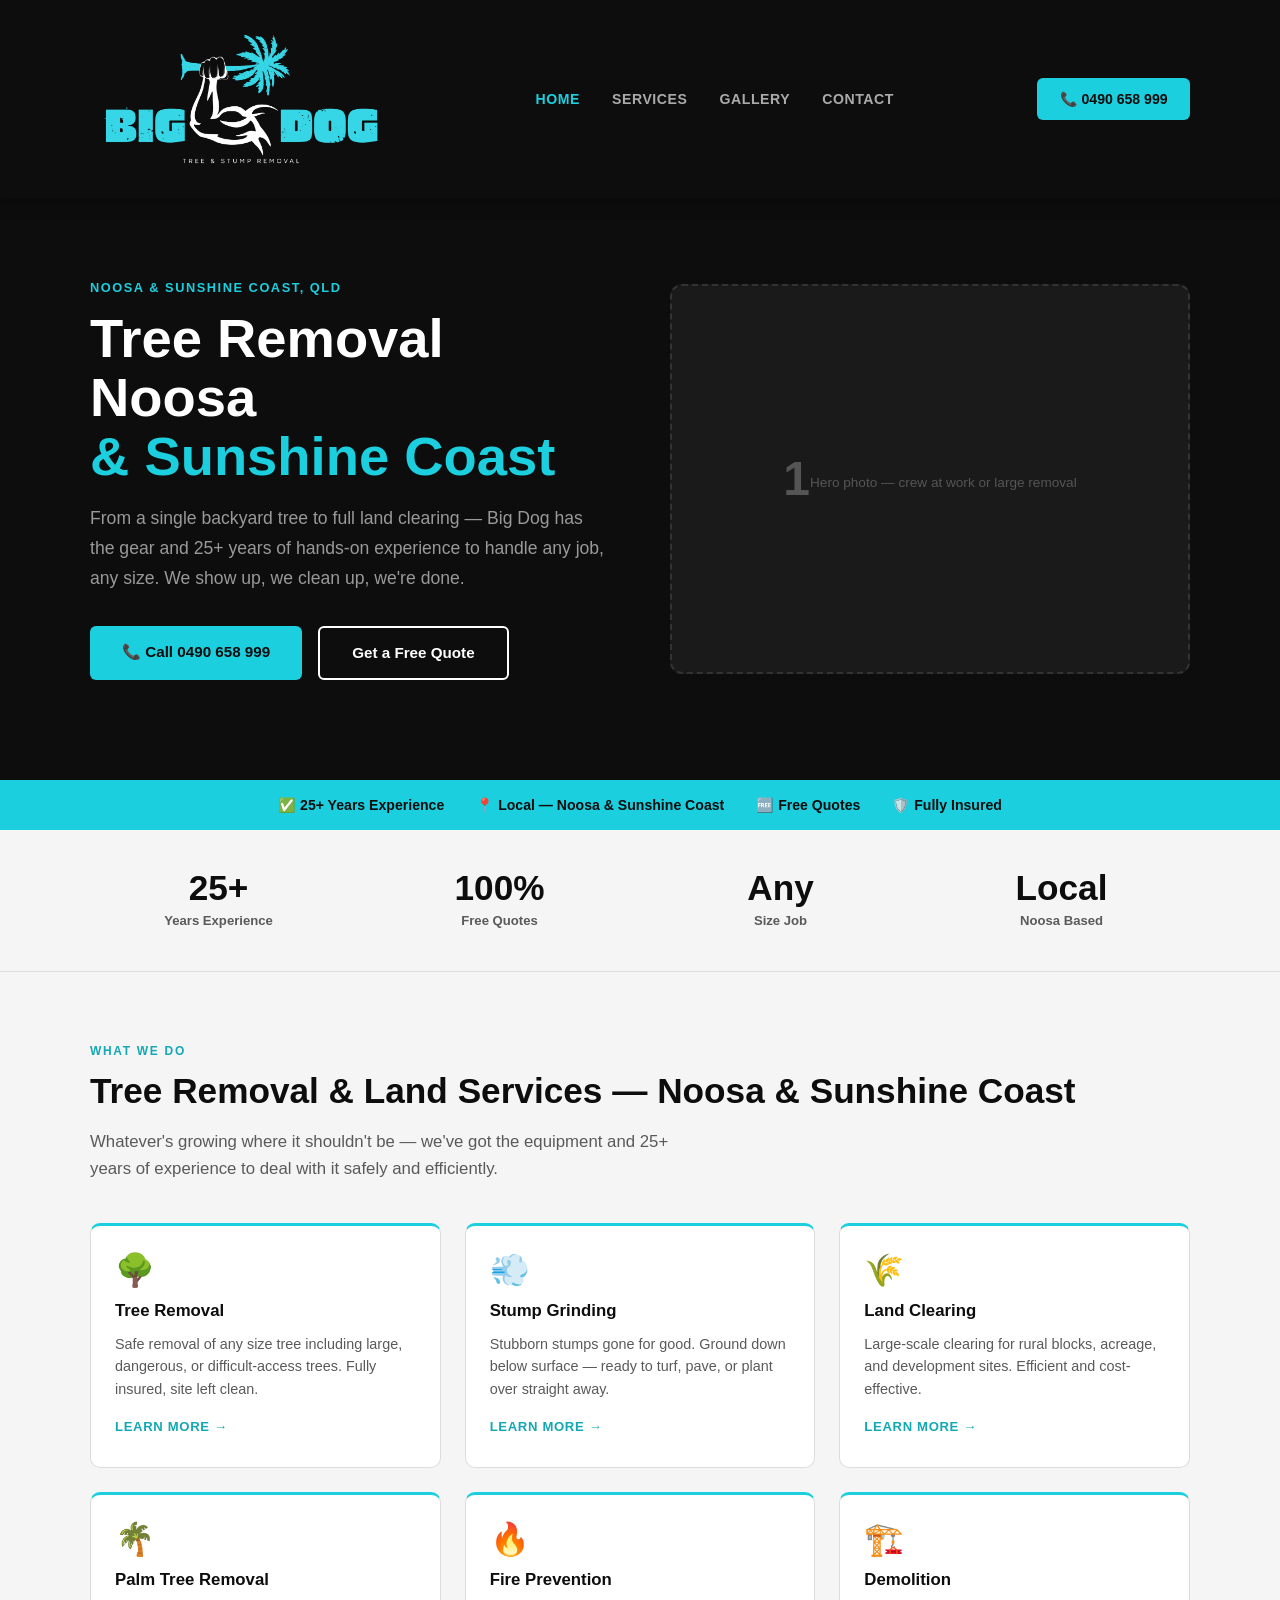
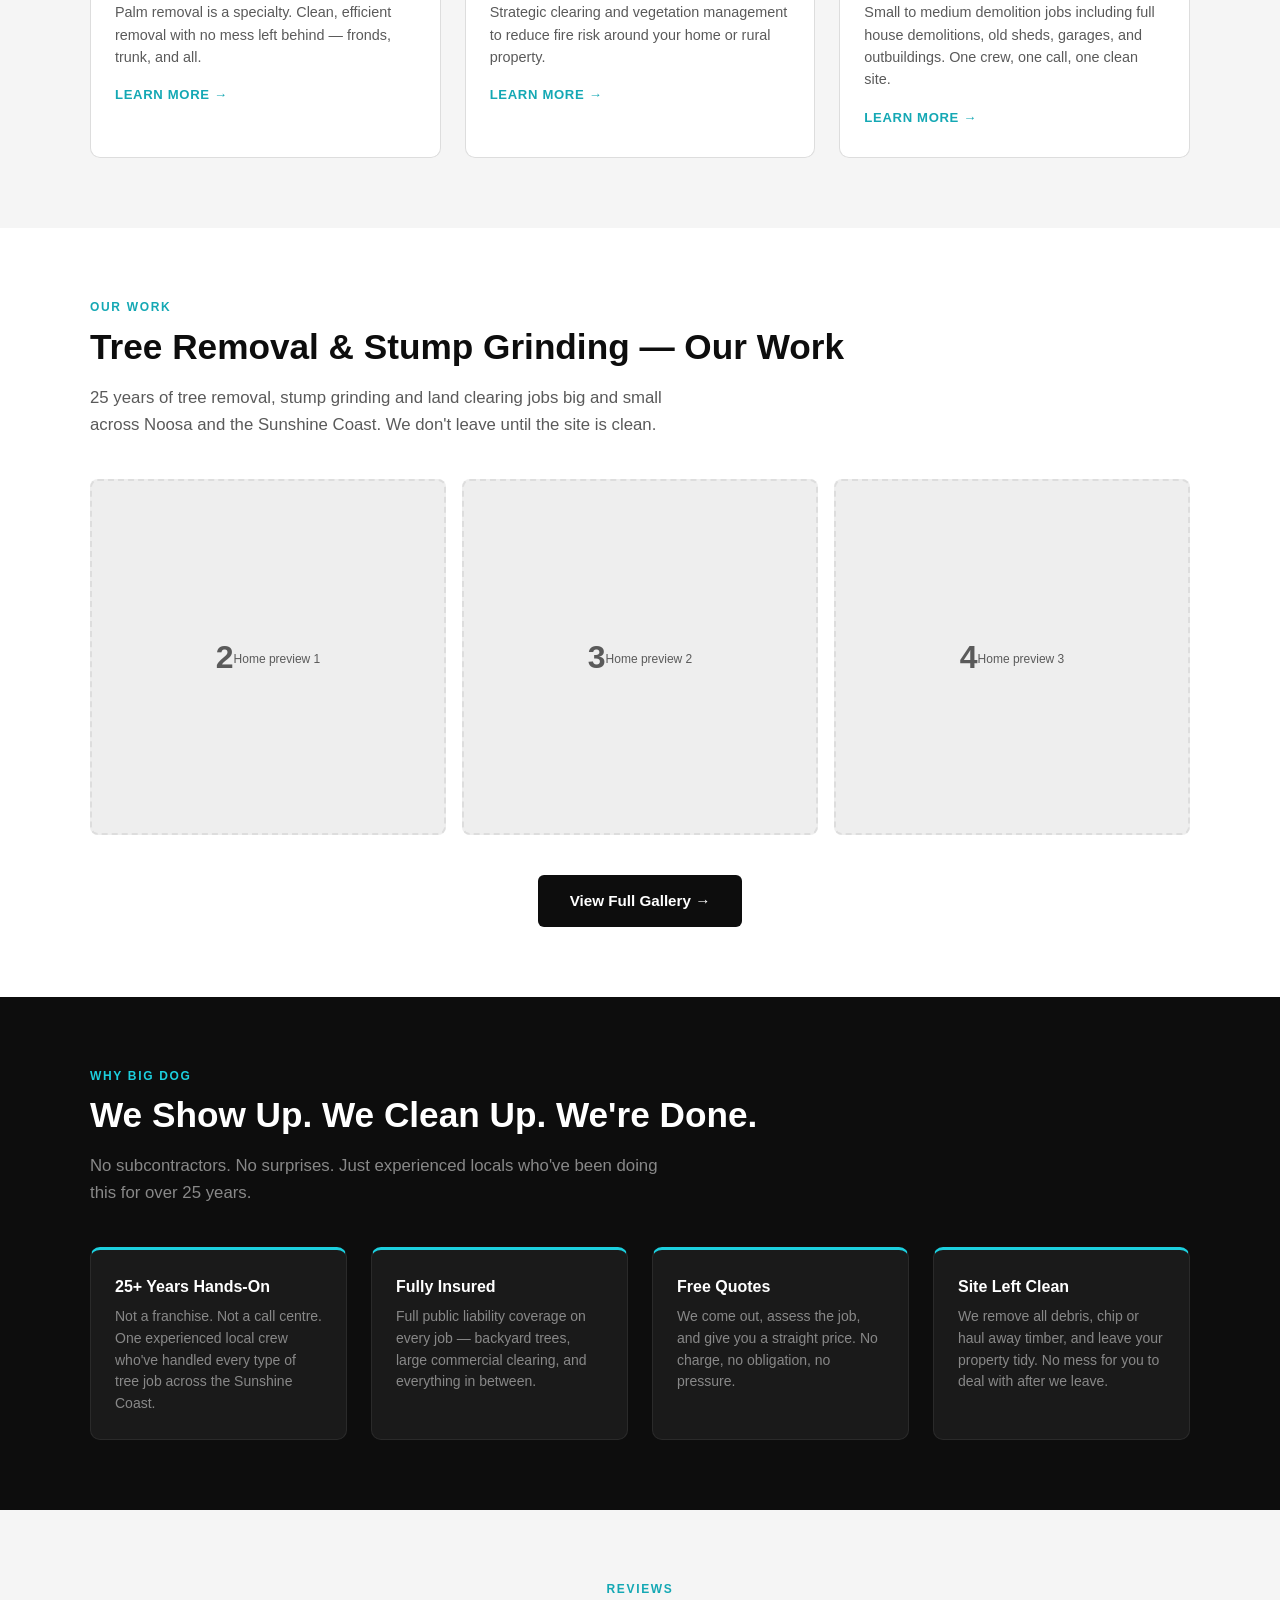
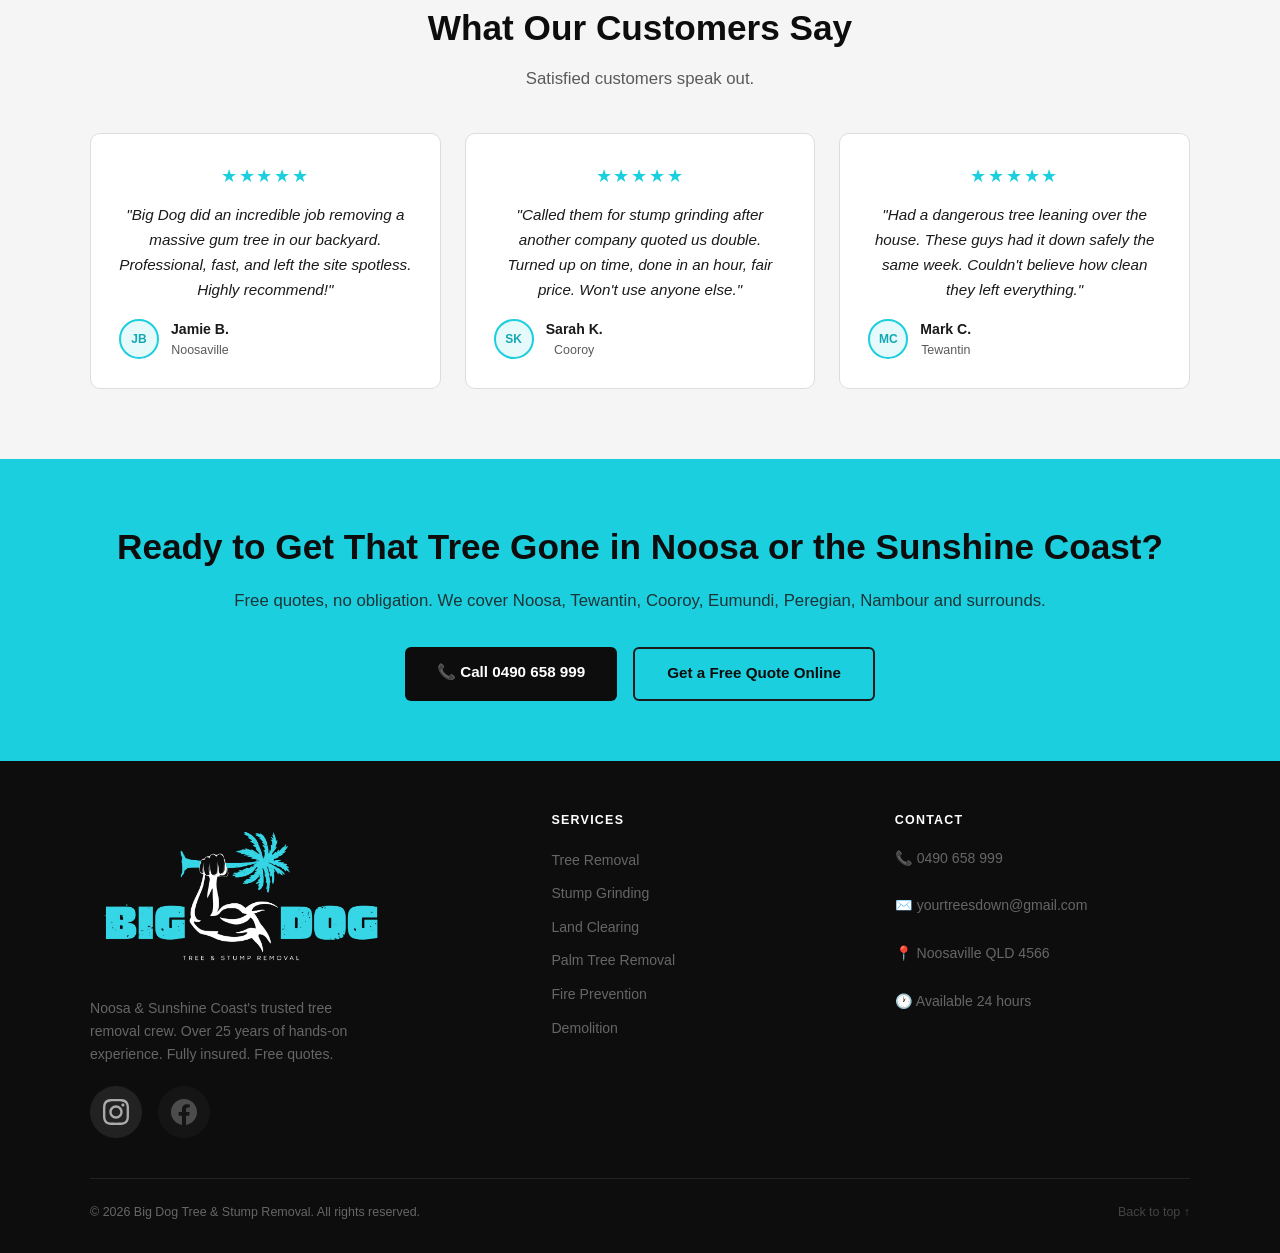
==== index.html @ e4e5f5f8 "Make social icons bigger in footer (52px circles, 26px icons)" ====
<!DOCTYPE html>
<html lang="en-AU">
<head>
  <meta charset="UTF-8" />
  <meta name="viewport" content="width=device-width, initial-scale=1.0" />

  <title>Tree Removal Noosa &amp; Sunshine Coast | Big Dog Tree &amp; Stump Removal</title>
  <meta name="description" content="Noosa's most experienced tree crew. Tree removal, stump grinding, land clearing &amp; demolition across the Sunshine Coast. 25+ years experience. Fully insured. Call 0490 658 999 for a free quote." />
  <meta name="robots" content="index, follow" />
  <meta name="geo.region" content="AU-QLD" />
  <meta name="geo.placename" content="Noosaville" />
  <meta name="theme-color" content="#00c2c7" />

  <link rel="canonical" href="https://bigdogtree.com.au/" />

  <!-- Open Graph -->
  <meta property="og:type" content="website" />
  <meta property="og:url" content="https://bigdogtree.com.au/" />
  <meta property="og:locale" content="en_AU" />
  <meta property="og:site_name" content="Big Dog Tree &amp; Stump Removal" />
  <meta property="og:title" content="Tree Removal Noosa &amp; Sunshine Coast | Big Dog" />
  <meta property="og:description" content="25+ years experience. Tree removal, stump grinding, land clearing &amp; demolition across Noosa &amp; the Sunshine Coast. Fully insured. Free quotes." />
  <meta property="og:image" content="https://bigdogtree.com.au/og-image.png" />
  <meta property="og:image:width" content="1200" />
  <meta property="og:image:height" content="630" />
  <meta property="og:image:alt" content="Big Dog Tree &amp; Stump Removal — Noosa &amp; Sunshine Coast" />

  <!-- Twitter Card -->
  <meta name="twitter:card" content="summary_large_image" />
  <meta name="twitter:title" content="Tree Removal Noosa &amp; Sunshine Coast | Big Dog" />
  <meta name="twitter:description" content="25+ years experience. Tree removal, stump grinding, land clearing. Fully insured. Free quotes. Call 0490 658 999." />
  <meta name="twitter:image" content="https://bigdogtree.com.au/og-image.png" />

  <link rel="stylesheet" href="style.css" />

  <!-- Structured Data: LocalBusiness -->
  <script type="application/ld+json">
  {
    "@context": "https://schema.org",
    "@type": "LocalBusiness",
    "name": "Big Dog Tree &amp; Stump Removal",
    "url": "https://bigdogtree.com.au",
    "telephone": "+61490658999",
    "email": "yourtreesdown@gmail.com",
    "description": "Noosa and Sunshine Coast tree removal, stump grinding, land clearing, palm removal, fire prevention and demolition. 25+ years experience. Fully insured.",
    "image": "https://bigdogtree.com.au/og-image.png",
    "priceRange": "$$",
    "address": {
      "@type": "PostalAddress",
      "addressLocality": "Noosaville",
      "addressRegion": "QLD",
      "postalCode": "4566",
      "addressCountry": "AU"
    },
    "geo": {
      "@type": "GeoCoordinates",
      "latitude": -26.394,
      "longitude": 153.073
    },
    "areaServed": [
      { "@type": "City", "name": "Noosa" },
      { "@type": "City", "name": "Tewantin" },
      { "@type": "City", "name": "Cooroy" },
      { "@type": "City", "name": "Eumundi" },
      { "@type": "City", "name": "Peregian Beach" },
      { "@type": "City", "name": "Sunshine Beach" },
      { "@type": "City", "name": "Nambour" }
    ],
    "openingHours": "Mo-Su 00:00-24:00",
    "hasOfferCatalog": {
      "@type": "OfferCatalog",
      "name": "Tree &amp; Land Services",
      "itemListElement": [
        { "@type": "Offer", "itemOffered": { "@type": "Service", "name": "Tree Removal Noosa" } },
        { "@type": "Offer", "itemOffered": { "@type": "Service", "name": "Stump Grinding Sunshine Coast" } },
        { "@type": "Offer", "itemOffered": { "@type": "Service", "name": "Land Clearing Noosa" } },
        { "@type": "Offer", "itemOffered": { "@type": "Service", "name": "Palm Tree Removal Sunshine Coast" } },
        { "@type": "Offer", "itemOffered": { "@type": "Service", "name": "Fire Prevention &amp; Forestry Mulching" } },
        { "@type": "Offer", "itemOffered": { "@type": "Service", "name": "Demolition Noosa" } }
      ]
    }
  }
  </script>
  <style>
    /* ── HOME HERO ── */
    .hero {
      background: var(--black);
      color: var(--white);
      padding: 80px 24px 100px;
    }
    .hero-inner {
      max-width: 1100px;
      margin: 0 auto;
      display: grid;
      grid-template-columns: 1fr 1fr;
      gap: 60px;
      align-items: center;
    }
    @media (max-width: 767px) { .hero-inner { grid-template-columns: 1fr; gap: 40px; } }
    .hero-eyebrow {
      font-size: .8rem;
      font-weight: 700;
      letter-spacing: .12em;
      text-transform: uppercase;
      color: var(--cyan);
      margin-bottom: .75rem;
    }
    .hero h1 {
      font-size: clamp(2.2rem, 4.5vw, 3.4rem);
      font-weight: 900;
      line-height: 1.08;
      margin-bottom: 1.1rem;
    }
    .hero h1 em { font-style: normal; color: var(--cyan); }
    .hero-sub { font-size: 1.1rem; color: #999; line-height: 1.7; margin-bottom: 2rem; }
    .hero-ctas { display: flex; gap: 1rem; flex-wrap: wrap; }
    .hero-photo {
      background: #1a1a1a;
      border: 2px dashed #333;
      border-radius: 12px;
      aspect-ratio: 4/3;
      display: flex;
      align-items: center;
      justify-content: center;
      color: #555;
      font-size: .85rem;
      text-align: center;
      padding: 2rem;
      overflow: hidden;
    }
    .hero-photo img { width: 100%; height: 100%; object-fit: cover; border-radius: 10px; }

    /* ── STATS BAR ── */
    .stats { background: var(--off-white); padding: 40px 24px; border-bottom: 1px solid var(--border); }
    .stats-inner {
      max-width: 1100px;
      margin: 0 auto;
      display: grid;
      grid-template-columns: repeat(4, 1fr);
      gap: 1.5rem;
      text-align: center;
    }
    @media (max-width: 600px) { .stats-inner { grid-template-columns: repeat(2, 1fr); } }
    .stat-num { font-size: 2.2rem; font-weight: 900; color: var(--black); line-height: 1; }
    .stat-label { font-size: .82rem; color: var(--muted); margin-top: .3rem; font-weight: 600; }

    /* ── GALLERY PREVIEW ── */
    .gallery-preview {
      display: grid;
      grid-template-columns: repeat(3, 1fr);
      gap: 1rem;
      margin-bottom: 2.5rem;
    }
    @media (max-width: 600px) { .gallery-preview { grid-template-columns: repeat(2, 1fr); } }
  </style>
</head>
<body>

<a class="sticky-call" href="tel:0490658999">📞 Free Quote — 0490 658 999</a>

<!-- ══ NAV ══ -->
<nav class="site-nav">
  <div class="nav-inner">
    <a href="index.html" class="nav-logo-link"><img src="logo.png" alt="Big Dog Tree &amp; Stump Removal" class="nav-logo" /></a>
    <ul class="nav-links">
      <li><a href="index.html" class="active">Home</a></li>
      <li><a href="services.html">Services</a></li>
      <li><a href="gallery.html">Gallery</a></li>
      <li><a href="contact.html">Contact</a></li>
    </ul>
    <div class="nav-cta"><a href="tel:0490658999" class="btn btn-cyan">📞 0490 658 999</a></div>
    <button class="nav-hamburger" aria-label="Menu" onclick="document.getElementById('mobile-nav').classList.toggle('open')">
      <span></span><span></span><span></span>
    </button>
  </div>
  <div class="nav-mobile" id="mobile-nav">
    <a href="index.html" class="active">Home</a>
    <a href="services.html">Services</a>
    <a href="gallery.html">Gallery</a>
    <a href="contact.html">Contact</a>
    <a href="tel:0490658999" class="btn btn-cyan">📞 Call 0490 658 999</a>
  </div>
</nav>

<!-- ══ HERO ══ -->
<section class="hero">
  <div class="hero-inner">
    <div>
      <p class="hero-eyebrow">Noosa &amp; Sunshine Coast, QLD</p>
      <h1>Tree Removal Noosa<br><em>&amp; Sunshine Coast</em></h1>
      <p class="hero-sub">From a single backyard tree to full land clearing — Big Dog has the gear and 25+ years of hands-on experience to handle any job, any size. We show up, we clean up, we're done.</p>
      <div class="hero-ctas">
        <a href="tel:0490658999" class="btn btn-cyan">📞 Call 0490 658 999</a>
        <a href="contact.html" class="btn btn-outline-white">Get a Free Quote</a>
      </div>
    </div>
    <div class="hero-photo">
      <!-- PHOTO: Replace with <img src="your-photo.jpg" alt="Big Dog Tree Removal at work" /> -->
      <span style="font-size:3rem;font-weight:900;display:block;line-height:1">1</span>
      <span style="font-size:.85rem;margin-top:.5rem;display:block">Hero photo — crew at work or large removal</span>
    </div>
  </div>
</section>

<!-- ══ TRUST BAR ══ -->
<div class="trust">
  <div class="trust-inner">
    <span class="trust-item">✅ 25+ Years Experience</span>
    <span class="trust-item">📍 Local — Noosa &amp; Sunshine Coast</span>
    <span class="trust-item">🆓 Free Quotes</span>
    <span class="trust-item">🛡️ Fully Insured</span>
  </div>
</div>

<!-- ══ STATS ══ -->
<div class="stats">
  <div class="stats-inner">
    <div><div class="stat-num">25+</div><div class="stat-label">Years Experience</div></div>
    <div><div class="stat-num">100%</div><div class="stat-label">Free Quotes</div></div>
    <div><div class="stat-num">Any</div><div class="stat-label">Size Job</div></div>
    <div><div class="stat-num">Local</div><div class="stat-label">Noosa Based</div></div>
  </div>
</div>

<!-- ══ SERVICES ══ -->
<section class="section" style="background:var(--off-white)">
  <div class="section-inner">
    <p class="section-label">What We Do</p>
    <h2 class="section-title">Tree Removal &amp; Land Services — Noosa &amp; Sunshine Coast</h2>
    <p class="section-sub">Whatever's growing where it shouldn't be — we've got the equipment and 25+ years of experience to deal with it safely and efficiently.</p>
    <div class="services-grid">
      <div class="service-card">
        <div class="service-icon">🌳</div>
        <h3>Tree Removal</h3>
        <p>Safe removal of any size tree including large, dangerous, or difficult-access trees. Fully insured, site left clean.</p>
        <a href="services.html#tree-removal" class="card-link">Learn more →</a>
      </div>
      <div class="service-card">
        <div class="service-icon">💨</div>
        <h3>Stump Grinding</h3>
        <p>Stubborn stumps gone for good. Ground down below surface — ready to turf, pave, or plant over straight away.</p>
        <a href="services.html#stump-grinding" class="card-link">Learn more →</a>
      </div>
      <div class="service-card">
        <div class="service-icon">🌾</div>
        <h3>Land Clearing</h3>
        <p>Large-scale clearing for rural blocks, acreage, and development sites. Efficient and cost-effective.</p>
        <a href="services.html#land-clearing" class="card-link">Learn more →</a>
      </div>
      <div class="service-card">
        <div class="service-icon">🌴</div>
        <h3>Palm Tree Removal</h3>
        <p>Palm removal is a specialty. Clean, efficient removal with no mess left behind — fronds, trunk, and all.</p>
        <a href="services.html#palm-removal" class="card-link">Learn more →</a>
      </div>
      <div class="service-card">
        <div class="service-icon">🔥</div>
        <h3>Fire Prevention</h3>
        <p>Strategic clearing and vegetation management to reduce fire risk around your home or rural property.</p>
        <a href="services.html#fire-prevention" class="card-link">Learn more →</a>
      </div>
      <div class="service-card">
        <div class="service-icon">🏗️</div>
        <h3>Demolition</h3>
        <p>Small to medium demolition jobs including full house demolitions, old sheds, garages, and outbuildings. One crew, one call, one clean site.</p>
        <a href="services.html#demolition" class="card-link">Learn more →</a>
      </div>
    </div>
  </div>
</section>

<!-- ══ GALLERY PREVIEW ══ -->
<section class="section">
  <div class="section-inner">
    <p class="section-label">Our Work</p>
    <h2 class="section-title">Tree Removal &amp; Stump Grinding — Our Work</h2>
    <p class="section-sub">25 years of tree removal, stump grinding and land clearing jobs big and small across Noosa and the Sunshine Coast. We don't leave until the site is clean.</p>
    <div class="gallery-preview">
      <!-- PHOTOS: Replace each div with <div class="gallery-photo"><img src="photo.jpg" alt="..." /></div> -->
      <div class="gallery-photo"><span style="font-size:2rem;font-weight:900;display:block;line-height:1">2</span><span style="font-size:.75rem;margin-top:.3rem;display:block">Home preview 1</span></div>
      <div class="gallery-photo"><span style="font-size:2rem;font-weight:900;display:block;line-height:1">3</span><span style="font-size:.75rem;margin-top:.3rem;display:block">Home preview 2</span></div>
      <div class="gallery-photo"><span style="font-size:2rem;font-weight:900;display:block;line-height:1">4</span><span style="font-size:.75rem;margin-top:.3rem;display:block">Home preview 3</span></div>
    </div>
    <div style="text-align:center">
      <a href="gallery.html" class="btn btn-black">View Full Gallery →</a>
    </div>
  </div>
</section>

<!-- ══ WHY US ══ -->
<section class="section section-dark">
  <div class="section-inner">
    <p class="section-label">Why Big Dog</p>
    <h2 class="section-title">We Show Up. We Clean Up. We're Done.</h2>
    <p class="section-sub">No subcontractors. No surprises. Just experienced locals who've been doing this for over 25 years.</p>
    <div class="why-grid">
      <div class="why-item">
        <h3>25+ Years Hands-On</h3>
        <p>Not a franchise. Not a call centre. One experienced local crew who've handled every type of tree job across the Sunshine Coast.</p>
      </div>
      <div class="why-item">
        <h3>Fully Insured</h3>
        <p>Full public liability coverage on every job — backyard trees, large commercial clearing, and everything in between.</p>
      </div>
      <div class="why-item">
        <h3>Free Quotes</h3>
        <p>We come out, assess the job, and give you a straight price. No charge, no obligation, no pressure.</p>
      </div>
      <div class="why-item">
        <h3>Site Left Clean</h3>
        <p>We remove all debris, chip or haul away timber, and leave your property tidy. No mess for you to deal with after we leave.</p>
      </div>
    </div>
  </div>
</section>

<!-- ══ TESTIMONIALS ══ -->
<section class="section" style="background:var(--off-white)">
  <div class="section-inner section-center">
    <p class="section-label">Reviews</p>
    <h2 class="section-title">What Our Customers Say</h2>
    <p class="section-sub">Satisfied customers speak out.</p>
    <div class="testi-grid">
      <!-- TESTIMONIALS: Replace placeholder copy with real customer reviews -->
      <div class="testi-card">
        <div class="testi-stars">★★★★★</div>
        <blockquote>"Big Dog did an incredible job removing a massive gum tree in our backyard. Professional, fast, and left the site spotless. Highly recommend!"</blockquote>
        <div class="testi-meta">
          <div class="testi-avatar">JB</div>
          <div>
            <div class="testi-name">Jamie B.</div>
            <div class="testi-source">Noosaville</div>
          </div>
        </div>
      </div>
      <div class="testi-card">
        <div class="testi-stars">★★★★★</div>
        <blockquote>"Called them for stump grinding after another company quoted us double. Turned up on time, done in an hour, fair price. Won't use anyone else."</blockquote>
        <div class="testi-meta">
          <div class="testi-avatar">SK</div>
          <div>
            <div class="testi-name">Sarah K.</div>
            <div class="testi-source">Cooroy</div>
          </div>
        </div>
      </div>
      <div class="testi-card">
        <div class="testi-stars">★★★★★</div>
        <blockquote>"Had a dangerous tree leaning over the house. These guys had it down safely the same week. Couldn't believe how clean they left everything."</blockquote>
        <div class="testi-meta">
          <div class="testi-avatar">MC</div>
          <div>
            <div class="testi-name">Mark C.</div>
            <div class="testi-source">Tewantin</div>
          </div>
        </div>
      </div>
    </div>
  </div>
</section>

<!-- ══ CTA BAND ══ -->
<div class="cta-band">
  <h2>Ready to Get That Tree Gone in Noosa or the Sunshine Coast?</h2>
  <p>Free quotes, no obligation. We cover Noosa, Tewantin, Cooroy, Eumundi, Peregian, Nambour and surrounds.</p>
  <div class="cta-band-btns">
    <a href="tel:0490658999" class="btn btn-black">📞 Call 0490 658 999</a>
    <a href="contact.html" class="btn btn-outline-white" style="border-color:var(--black-soft);color:var(--black);">Get a Free Quote Online</a>
  </div>
</div>

<!-- ══ FOOTER ══ -->
<footer class="site-footer">
  <div class="footer-inner">
    <div class="footer-brand">
      <img src="logo.png" alt="Big Dog Tree &amp; Stump Removal" />
      <p>Noosa &amp; Sunshine Coast's trusted tree removal crew. Over 25 years of hands-on experience. Fully insured. Free quotes.</p>
      <div class="footer-socials">
        <a href="https://www.instagram.com/bigdogtreeandstumpremoval/" target="_blank" rel="noopener" aria-label="Instagram">
          <svg xmlns="http://www.w3.org/2000/svg" width="26" height="26" viewBox="0 0 24 24" fill="currentColor"><path d="M12 2.163c3.204 0 3.584.012 4.85.07 3.252.148 4.771 1.691 4.919 4.919.058 1.265.069 1.645.069 4.849 0 3.205-.012 3.584-.069 4.849-.149 3.225-1.664 4.771-4.919 4.919-1.266.058-1.644.07-4.85.07-3.204 0-3.584-.012-4.849-.07-3.26-.149-4.771-1.699-4.919-4.92-.058-1.265-.07-1.644-.07-4.849 0-3.204.013-3.583.07-4.849.149-3.227 1.664-4.771 4.919-4.919 1.266-.057 1.645-.069 4.849-.069zm0-2.163c-3.259 0-3.667.014-4.947.072-4.358.2-6.78 2.618-6.98 6.98-.059 1.281-.073 1.689-.073 4.948 0 3.259.014 3.668.072 4.948.2 4.358 2.618 6.78 6.98 6.98 1.281.058 1.689.072 4.948.072 3.259 0 3.668-.014 4.948-.072 4.354-.2 6.782-2.618 6.979-6.98.059-1.28.073-1.689.073-4.948 0-3.259-.014-3.667-.072-4.947-.196-4.354-2.617-6.78-6.979-6.98-1.281-.059-1.69-.073-4.949-.073zm0 5.838c-3.403 0-6.162 2.759-6.162 6.162s2.759 6.163 6.162 6.163 6.162-2.759 6.162-6.163c0-3.403-2.759-6.162-6.162-6.162zm0 10.162c-2.209 0-4-1.79-4-4 0-2.209 1.791-4 4-4s4 1.791 4 4c0 2.21-1.791 4-4 4zm6.406-11.845c-.796 0-1.441.645-1.441 1.44s.645 1.44 1.441 1.44c.795 0 1.439-.645 1.439-1.44s-.644-1.44-1.439-1.44z"/></svg>
        </a>
        <!-- FACEBOOK: replace href="#" with your Facebook page URL once created -->
        <a href="#" aria-label="Facebook" style="opacity:.4;cursor:default">
          <svg xmlns="http://www.w3.org/2000/svg" width="26" height="26" viewBox="0 0 24 24" fill="currentColor"><path d="M24 12.073c0-6.627-5.373-12-12-12s-12 5.373-12 12c0 5.99 4.388 10.954 10.125 11.854v-8.385H7.078v-3.47h3.047V9.43c0-3.007 1.792-4.669 4.533-4.669 1.312 0 2.686.235 2.686.235v2.953H15.83c-1.491 0-1.956.925-1.956 1.874v2.25h3.328l-.532 3.47h-2.796v8.385C19.612 23.027 24 18.062 24 12.073z"/></svg>
        </a>
      </div>
    </div>
    <div class="footer-col">
      <h4>Services</h4>
      <ul>
        <li><a href="services.html#tree-removal">Tree Removal</a></li>
        <li><a href="services.html#stump-grinding">Stump Grinding</a></li>
        <li><a href="services.html#land-clearing">Land Clearing</a></li>
        <li><a href="services.html#palm-removal">Palm Tree Removal</a></li>
        <li><a href="services.html#fire-prevention">Fire Prevention</a></li>
        <li><a href="services.html#demolition">Demolition</a></li>
      </ul>
    </div>
    <div class="footer-col">
      <h4>Contact</h4>
      <p>
        📞 <a href="tel:0490658999">0490 658 999</a><br><br>
        ✉️ <a href="mailto:yourtreesdown@gmail.com">yourtreesdown@gmail.com</a><br><br>
        📍 Noosaville QLD 4566<br><br>
        🕐 Available 24 hours
      </p>
    </div>
  </div>
  <div class="footer-bottom">
    <span>© 2026 Big Dog Tree &amp; Stump Removal. All rights reserved.</span>
    <a href="index.html" style="color:#444;">Back to top ↑</a>
  </div>
</footer>

</body>
</html>
---- style.css ----
/* ── RESET & VARIABLES ── */
*, *::before, *::after { box-sizing: border-box; margin: 0; padding: 0; }

:root {
  --black:      #0d0d0d;
  --black-soft: #1a1a1a;
  --cyan:       #1ccfde;
  --cyan-dk:    #14a8b4;
  --cyan-lite:  #e6fafb;
  --white:      #ffffff;
  --off-white:  #f5f5f5;
  --text:       #1a1a1a;
  --muted:      #5a5a5a;
  --border:     #ddd;
  --invalid:    #c0392b;
  --radius:     6px;
  --nav-h:      198px;
}

html { scroll-behavior: smooth; }
body {
  font-family: -apple-system, BlinkMacSystemFont, 'Segoe UI', sans-serif;
  font-size: 16px;
  color: var(--text);
  background: var(--white);
  line-height: 1.6;
}
img { display: block; max-width: 100%; }
a { color: inherit; text-decoration: none; }

/* ── BUTTONS ── */
.btn {
  display: inline-block;
  font-size: .95rem;
  font-weight: 700;
  border: none;
  border-radius: var(--radius);
  cursor: pointer;
  transition: background .15s, color .15s, transform .1s;
  text-align: center;
  text-decoration: none;
}
.btn:active { transform: scale(.98); }
.btn-cyan { background: var(--cyan); color: var(--black); padding: .85rem 2rem; }
.btn-cyan:hover { background: var(--cyan-dk); color: var(--white); }
.btn-black { background: var(--black); color: var(--white); padding: .85rem 2rem; }
.btn-black:hover { background: #222; }
.btn-outline-white { background: transparent; color: var(--white); border: 2px solid var(--white); padding: .8rem 2rem; }
.btn-outline-white:hover { background: rgba(255,255,255,.1); }
.btn-full { display: block; width: 100%; }

/* ── NAV ── */
.site-nav {
  position: sticky;
  top: 0;
  z-index: 200;
  background: var(--black);
  display: flex;
  align-items: center;
  padding: 14px 24px;
  box-shadow: 0 2px 16px rgba(0,0,0,.4);
}
.nav-inner {
  max-width: 1100px;
  width: 100%;
  margin: 0 auto;
  display: flex;
  align-items: center;
  justify-content: space-between;
  gap: 1rem;
}
.nav-logo-link { flex-shrink: 0; line-height: 0; }
.nav-logo { height: 170px; width: auto; display: block; }
.nav-links {
  display: flex;
  align-items: center;
  gap: 2rem;
  list-style: none;
}
.nav-links a {
  font-size: .88rem;
  font-weight: 700;
  letter-spacing: .04em;
  text-transform: uppercase;
  color: #aaa;
  transition: color .15s;
}
.nav-links a:hover,
.nav-links a.active { color: var(--white); }
.nav-links a.active { color: var(--cyan); }
.nav-cta { flex-shrink: 0; }
.nav-cta a { font-size: .88rem; padding: .6rem 1.4rem; }

/* Hamburger */
.nav-hamburger {
  display: none;
  background: none;
  border: none;
  cursor: pointer;
  padding: .5rem;
  flex-direction: column;
  gap: 5px;
}
.nav-hamburger span {
  display: block;
  width: 24px;
  height: 2px;
  background: var(--white);
  transition: all .25s;
}
.nav-mobile {
  display: none;
  position: absolute;
  top: var(--nav-h);
  left: 0; right: 0;
  background: #111;
  border-top: 1px solid #222;
  padding: 1.5rem 24px;
  flex-direction: column;
  gap: 1rem;
}
.nav-mobile.open { display: flex; }
.nav-mobile a {
  font-size: 1rem;
  font-weight: 700;
  color: #aaa;
  text-transform: uppercase;
  letter-spacing: .05em;
  padding: .5rem 0;
  border-bottom: 1px solid #222;
}
.nav-mobile a:hover,
.nav-mobile a.active { color: var(--cyan); }
.nav-mobile .btn { width: 100%; text-align: center; margin-top: .5rem; }

@media (max-width: 767px) {
  .nav-links, .nav-cta { display: none; }
  .nav-hamburger { display: flex; }
  .site-nav { position: sticky; }
  .nav-logo { height: 110px; width: auto; }
  :root { --nav-h: 130px; }
}

/* ── STICKY MOBILE CALL ── */
.sticky-call {
  display: none;
  position: fixed;
  bottom: 0; left: 0; right: 0;
  z-index: 100;
  background: var(--cyan);
  color: var(--black);
  text-align: center;
  font-weight: 800;
  font-size: 1rem;
  padding: .9rem;
  text-decoration: none;
  box-shadow: 0 -2px 12px rgba(0,0,0,.25);
}
@media (max-width: 767px) {
  .sticky-call { display: block; }
  body { padding-bottom: 56px; }
}

/* ── TRUST BAR ── */
.trust { background: var(--cyan); color: var(--black); padding: 14px 20px; }
.trust-inner {
  max-width: 1100px;
  margin: 0 auto;
  display: flex;
  gap: 2rem;
  justify-content: center;
  flex-wrap: wrap;
}
.trust-item { font-size: .88rem; font-weight: 800; display: flex; align-items: center; gap: .4rem; }

/* ── PAGE HERO (inner pages) ── */
.page-hero {
  background: var(--black);
  color: var(--white);
  padding: 60px 24px;
  text-align: center;
}
.page-hero-eyebrow {
  font-size: .75rem;
  font-weight: 800;
  letter-spacing: .14em;
  text-transform: uppercase;
  color: var(--cyan);
  margin-bottom: .6rem;
}
.page-hero h1 {
  font-size: clamp(1.8rem, 4vw, 2.8rem);
  font-weight: 900;
  line-height: 1.1;
  margin-bottom: .75rem;
}
.page-hero p {
  font-size: 1.05rem;
  color: #999;
  max-width: 560px;
  margin: 0 auto;
}

/* ── SECTION WRAPPERS ── */
.section { padding: 70px 24px; }
.section-inner { max-width: 1100px; margin: 0 auto; }
.section-label {
  font-size: .75rem;
  font-weight: 800;
  letter-spacing: .14em;
  text-transform: uppercase;
  color: var(--cyan-dk);
  margin-bottom: .6rem;
}
.section-title {
  font-size: clamp(1.6rem, 3vw, 2.2rem);
  font-weight: 900;
  line-height: 1.15;
  color: var(--black);
  margin-bottom: 1rem;
}
.section-sub {
  font-size: 1.05rem;
  color: var(--muted);
  max-width: 580px;
  margin-bottom: 2.5rem;
  line-height: 1.65;
}
.section-center { text-align: center; }
.section-center .section-sub { margin-left: auto; margin-right: auto; }

/* dark section variant */
.section-dark { background: var(--black); }
.section-dark .section-label { color: var(--cyan); }
.section-dark .section-title { color: var(--white); }
.section-dark .section-sub { color: #888; }

/* ── SERVICE CARDS ── */
.services-grid {
  display: grid;
  grid-template-columns: repeat(3, 1fr);
  gap: 1.5rem;
}
@media (max-width: 900px) { .services-grid { grid-template-columns: repeat(2, 1fr); } }
@media (max-width: 560px) { .services-grid { grid-template-columns: 1fr; } }

.service-card {
  background: var(--white);
  border: 1px solid var(--border);
  border-top: 3px solid var(--cyan);
  border-radius: 10px;
  padding: 1.75rem 1.5rem;
  transition: box-shadow .2s;
}
.service-card:hover { box-shadow: 0 6px 24px rgba(0,0,0,.09); }
.service-icon { font-size: 2rem; margin-bottom: .75rem; line-height: 1; }
.service-card h3 { font-size: 1.05rem; font-weight: 800; color: var(--black); margin-bottom: .5rem; }
.service-card p { font-size: .9rem; color: var(--muted); line-height: 1.55; }
.service-card a.card-link {
  display: inline-block;
  margin-top: 1rem;
  font-size: .82rem;
  font-weight: 800;
  color: var(--cyan-dk);
  text-transform: uppercase;
  letter-spacing: .05em;
}
.service-card a.card-link:hover { color: var(--black); }

/* ── WHY GRID ── */
.why-grid {
  display: grid;
  grid-template-columns: repeat(auto-fit, minmax(220px, 1fr));
  gap: 1.5rem;
}
.why-item {
  background: #1a1a1a;
  border: 1px solid #2a2a2a;
  border-top: 3px solid var(--cyan);
  border-radius: 10px;
  padding: 1.5rem;
}
.why-item h3 { font-size: 1rem; font-weight: 800; color: var(--white); margin-bottom: .4rem; }
.why-item p { font-size: .875rem; color: #888; line-height: 1.55; }

/* ── TESTIMONIALS ── */
.testi-grid {
  display: grid;
  grid-template-columns: repeat(auto-fit, minmax(280px, 1fr));
  gap: 1.5rem;
}
.testi-card {
  background: var(--white);
  border: 1px solid var(--border);
  border-radius: 10px;
  padding: 1.75rem;
}
.testi-stars { color: var(--cyan); font-size: 1.1rem; margin-bottom: .75rem; letter-spacing: .1em; }
.testi-card blockquote { font-size: .95rem; color: var(--text); line-height: 1.65; margin-bottom: 1rem; font-style: italic; }
.testi-meta { display: flex; align-items: center; gap: .75rem; }
.testi-avatar {
  width: 40px; height: 40px;
  border-radius: 50%;
  background: var(--cyan-lite);
  border: 2px solid var(--cyan);
  display: flex; align-items: center; justify-content: center;
  font-size: .75rem; font-weight: 800; color: var(--cyan-dk);
  flex-shrink: 0;
}
.testi-name { font-size: .88rem; font-weight: 800; }
.testi-source { font-size: .78rem; color: var(--muted); }

/* ── GALLERY GRID ── */
.gallery-grid {
  display: grid;
  grid-template-columns: repeat(3, 1fr);
  gap: 1rem;
}
@media (max-width: 600px) { .gallery-grid { grid-template-columns: repeat(2, 1fr); } }

.gallery-photo {
  background: #eee;
  border: 2px dashed var(--border);
  border-radius: 8px;
  aspect-ratio: 1;
  display: flex;
  align-items: center;
  justify-content: center;
  font-size: .75rem;
  color: var(--muted);
  text-align: center;
  overflow: hidden;
}
.gallery-photo img { width: 100%; height: 100%; object-fit: cover; border-radius: 6px; }

/* ── CTA BAND ── */
.cta-band {
  background: var(--cyan);
  padding: 60px 24px;
  text-align: center;
}
.cta-band h2 { font-size: clamp(1.6rem, 3vw, 2.2rem); font-weight: 900; color: var(--black); margin-bottom: .75rem; }
.cta-band p { font-size: 1.05rem; color: var(--black-soft); margin-bottom: 2rem; opacity: .85; }
.cta-band-btns { display: flex; gap: 1rem; justify-content: center; flex-wrap: wrap; }

/* ── FORM ── */
.form-card {
  background: var(--white);
  border: 1px solid var(--border);
  border-top: 4px solid var(--cyan);
  border-radius: 12px;
  padding: 2.5rem;
  max-width: 600px;
  box-shadow: 0 4px 24px rgba(0,0,0,.07);
}
.form-card h3 { font-size: 1.4rem; font-weight: 900; color: var(--black); margin-bottom: .4rem; }
.form-sub { font-size: .9rem; color: var(--muted); margin-bottom: 1.75rem; }
.form-row { margin-bottom: 1.1rem; }
.form-row label {
  display: block;
  font-size: .78rem;
  font-weight: 700;
  color: var(--text);
  margin-bottom: .35rem;
  text-transform: uppercase;
  letter-spacing: .05em;
}
.req { color: var(--invalid); margin-left: .15em; }
.form-row input,
.form-row select,
.form-row textarea {
  width: 100%;
  padding: .7rem .9rem;
  border: 1.5px solid var(--border);
  border-radius: var(--radius);
  font-size: .95rem;
  font-family: inherit;
  color: var(--text);
  background: var(--white);
  transition: border-color .15s;
  appearance: none;
  -webkit-appearance: none;
}
.form-row select {
  background-image: url("data:image/svg+xml,%3Csvg xmlns='http://www.w3.org/2000/svg' width='12' height='8' viewBox='0 0 12 8'%3E%3Cpath fill='%235a5a5a' d='M1 1l5 5 5-5'/%3E%3C/svg%3E");
  background-repeat: no-repeat;
  background-position: right .9rem center;
  padding-right: 2.2rem;
}
.form-row input:focus,
.form-row select:focus,
.form-row textarea:focus { outline: none; border-color: var(--cyan); }
.form-row input.bd-invalid,
.form-row select.bd-invalid { border-color: var(--invalid); }
.bd-field-error { display: none; font-size: .78rem; color: var(--invalid); font-weight: 600; margin-top: .3rem; }
.bd-field-error.bd-visible { display: block; }
.form-privacy { font-size: .78rem; color: var(--muted); text-align: center; margin-top: 1rem; }
.form-success { display: none; text-align: center; padding: 2.5rem 1rem; }
.form-success.bd-visible { display: block; }
.form-success .fs-icon { font-size: 3rem; display: block; margin-bottom: 1rem; }
.form-success h3 { font-size: 1.4rem; font-weight: 900; color: var(--black); margin-bottom: .5rem; }
.form-success p { color: var(--muted); }

/* ── CONTACT INFO ── */
.contact-layout {
  display: grid;
  grid-template-columns: 1fr 1.4fr;
  gap: 3rem;
  align-items: start;
}
@media (max-width: 820px) { .contact-layout { grid-template-columns: 1fr; } }
.contact-info h3 { font-size: 1.2rem; font-weight: 900; color: var(--black); margin-bottom: 1.25rem; }
.contact-detail {
  display: flex;
  gap: 1rem;
  align-items: flex-start;
  margin-bottom: 1.25rem;
}
.contact-detail-icon { font-size: 1.4rem; flex-shrink: 0; margin-top: .1rem; }
.contact-detail-text strong { display: block; font-size: .88rem; font-weight: 800; text-transform: uppercase; letter-spacing: .04em; color: var(--black); margin-bottom: .15rem; }
.contact-detail-text span, .contact-detail-text a { font-size: .95rem; color: var(--muted); }
.contact-detail-text a:hover { color: var(--cyan-dk); }

/* ── SERVICE DETAIL (services page) ── */
.service-detail {
  display: grid;
  grid-template-columns: 1fr 1fr;
  gap: 3rem;
  align-items: center;
  padding: 50px 0;
  border-bottom: 1px solid var(--border);
}
.service-detail:last-child { border-bottom: none; }
.service-detail.reverse { direction: rtl; }
.service-detail.reverse > * { direction: ltr; }
@media (max-width: 767px) {
  .service-detail, .service-detail.reverse { grid-template-columns: 1fr; direction: ltr; }
}
.service-detail-photo {
  background: #eee;
  border: 2px dashed var(--border);
  border-radius: 10px;
  aspect-ratio: 4/3;
  display: flex;
  align-items: center;
  justify-content: center;
  font-size: .85rem;
  color: var(--muted);
  text-align: center;
  overflow: hidden;
}
.service-detail-photo img { width: 100%; height: 100%; object-fit: cover; border-radius: 8px; }
.service-detail-copy h2 { font-size: 1.6rem; font-weight: 900; color: var(--black); margin-bottom: .75rem; }
.service-detail-copy p { font-size: .95rem; color: var(--muted); line-height: 1.7; margin-bottom: .75rem; }
.service-detail-copy ul { margin: .75rem 0 1rem 1.25rem; }
.service-detail-copy ul li { font-size: .92rem; color: var(--muted); line-height: 1.7; }

/* ── FOOTER ── */
.site-footer {
  background: var(--black);
  color: #666;
  padding: 50px 24px 30px;
}
.footer-inner {
  max-width: 1100px;
  margin: 0 auto;
  display: grid;
  grid-template-columns: 1.4fr 1fr 1fr;
  gap: 3rem;
  padding-bottom: 2.5rem;
  border-bottom: 1px solid #222;
}
@media (max-width: 767px) { .footer-inner { grid-template-columns: 1fr; gap: 2rem; } }
.footer-brand img { height: 170px; width: auto; margin-bottom: 1rem; }
.footer-brand p { font-size: .88rem; color: #666; line-height: 1.65; max-width: 280px; }
.footer-socials { display: flex; gap: 1rem; margin-top: 1.25rem; }
.footer-socials a { display: flex; align-items: center; justify-content: center; width: 52px; height: 52px; border-radius: 50%; background: #222; color: #aaa; transition: background .15s, color .15s; }
.footer-socials a svg { width: 26px; height: 26px; }
.footer-socials a:hover { background: var(--cyan); color: var(--black); }
.footer-col h4 { font-size: .78rem; font-weight: 800; letter-spacing: .1em; text-transform: uppercase; color: var(--white); margin-bottom: 1rem; }
.footer-col ul { list-style: none; }
.footer-col ul li { margin-bottom: .5rem; }
.footer-col ul li a { font-size: .88rem; color: #666; }
.footer-col ul li a:hover { color: var(--cyan); }
.footer-col p { font-size: .88rem; color: #666; line-height: 1.7; }
.footer-col a { color: #666; }
.footer-col a:hover { color: var(--cyan); }
.footer-bottom {
  max-width: 1100px;
  margin: 1.5rem auto 0;
  display: flex;
  justify-content: space-between;
  align-items: center;
  flex-wrap: wrap;
  gap: .5rem;
  font-size: .78rem;
}
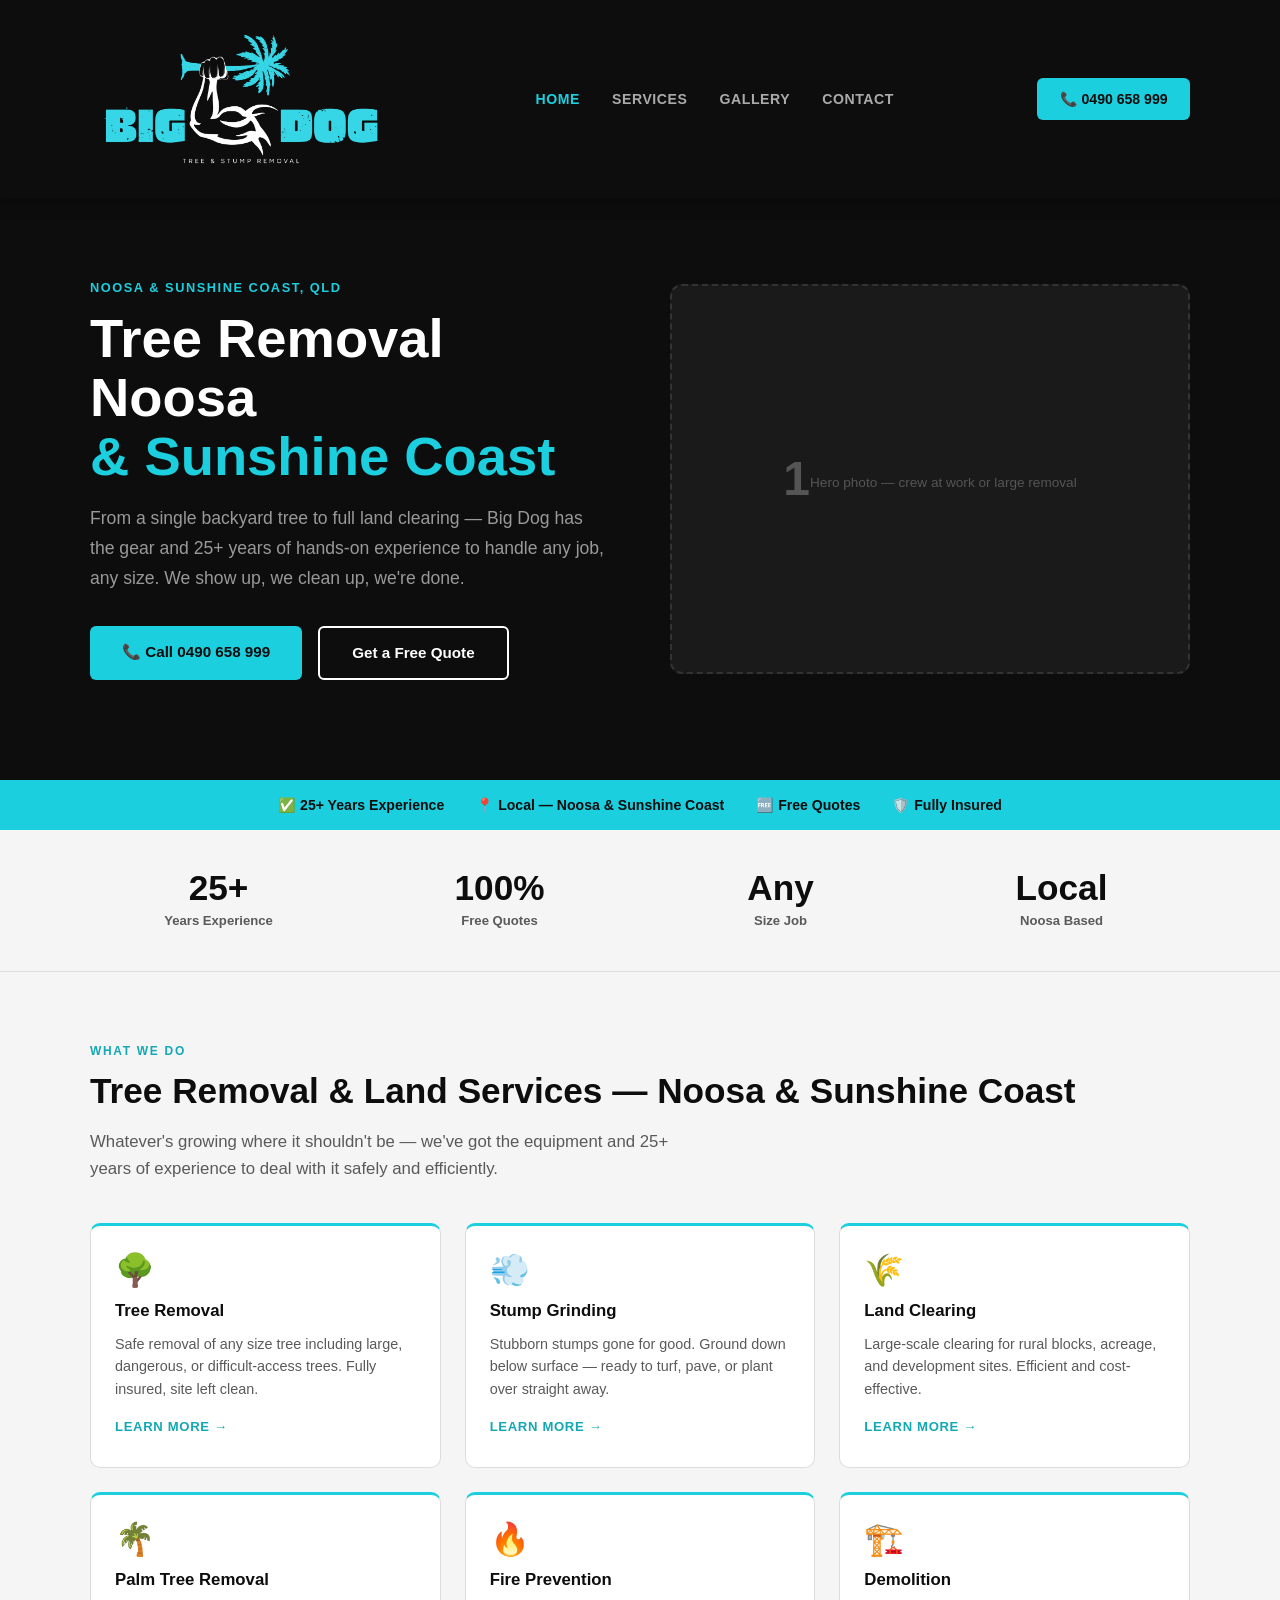
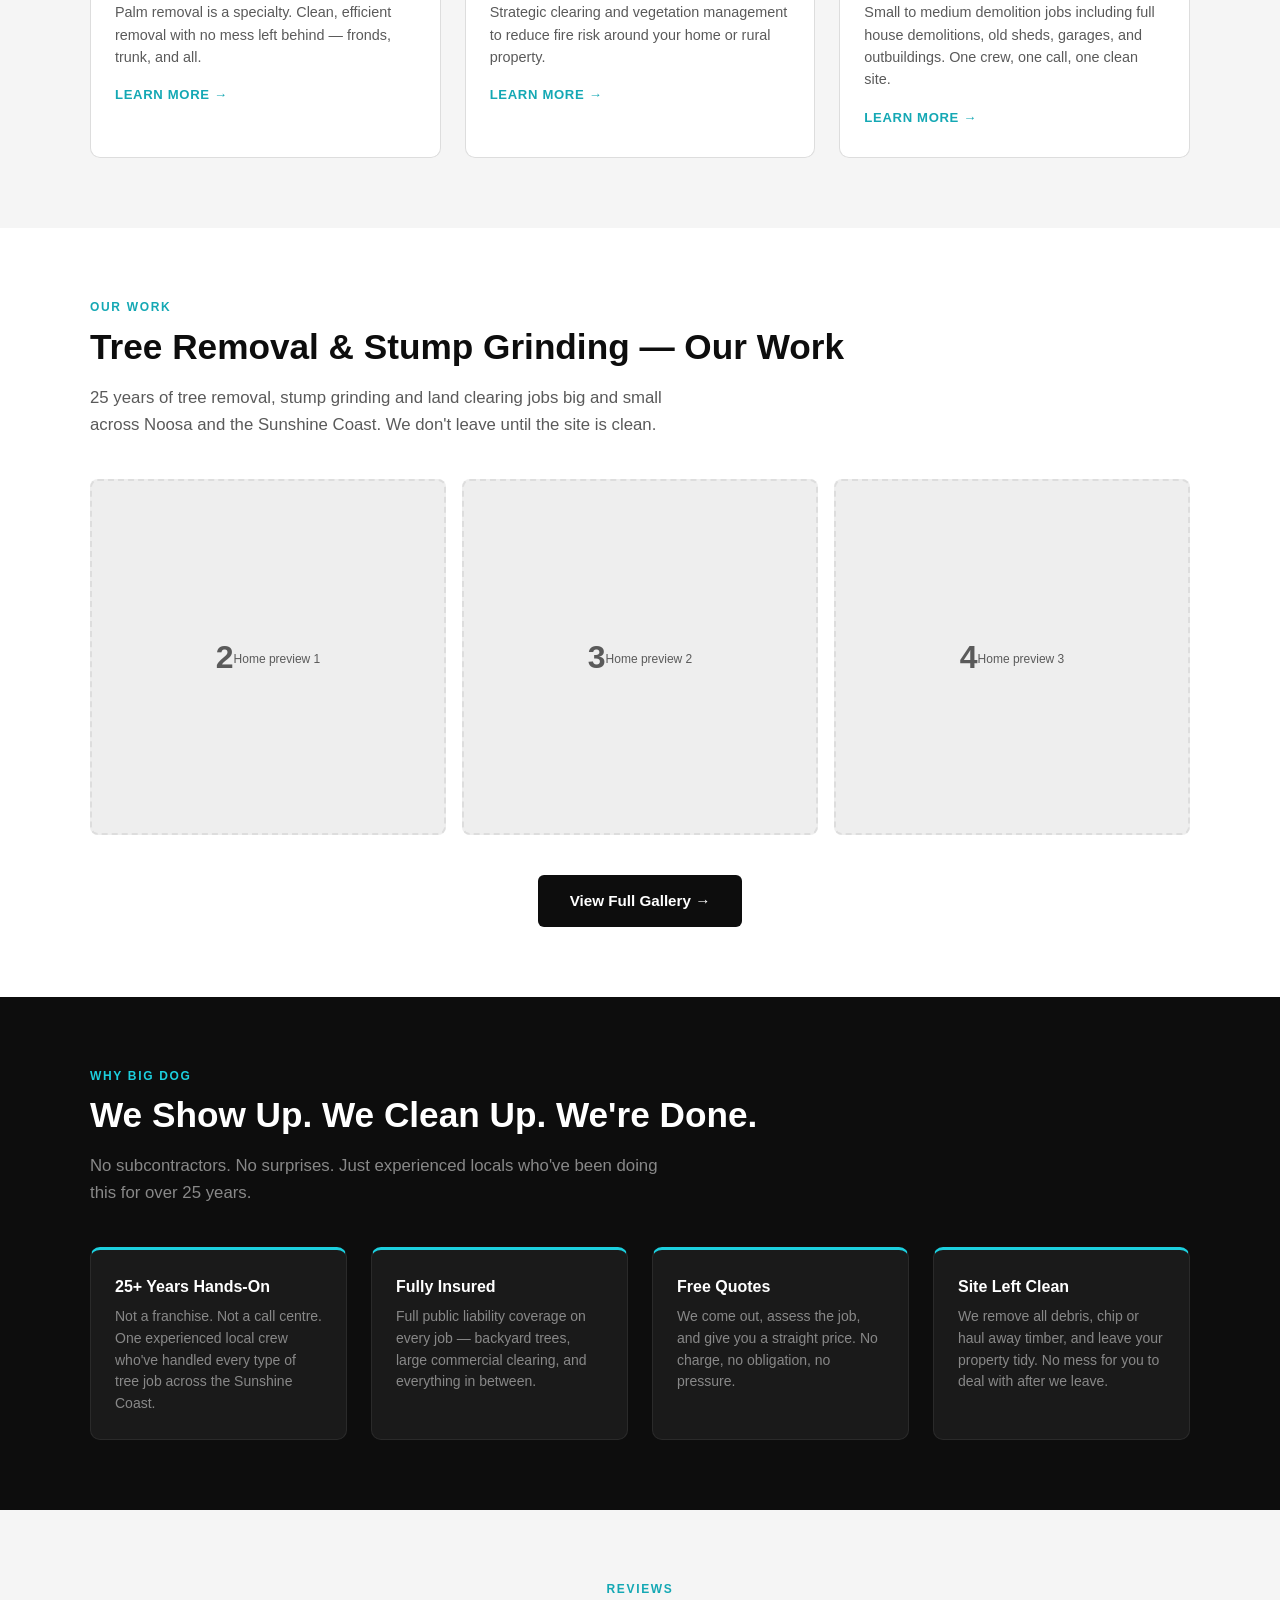
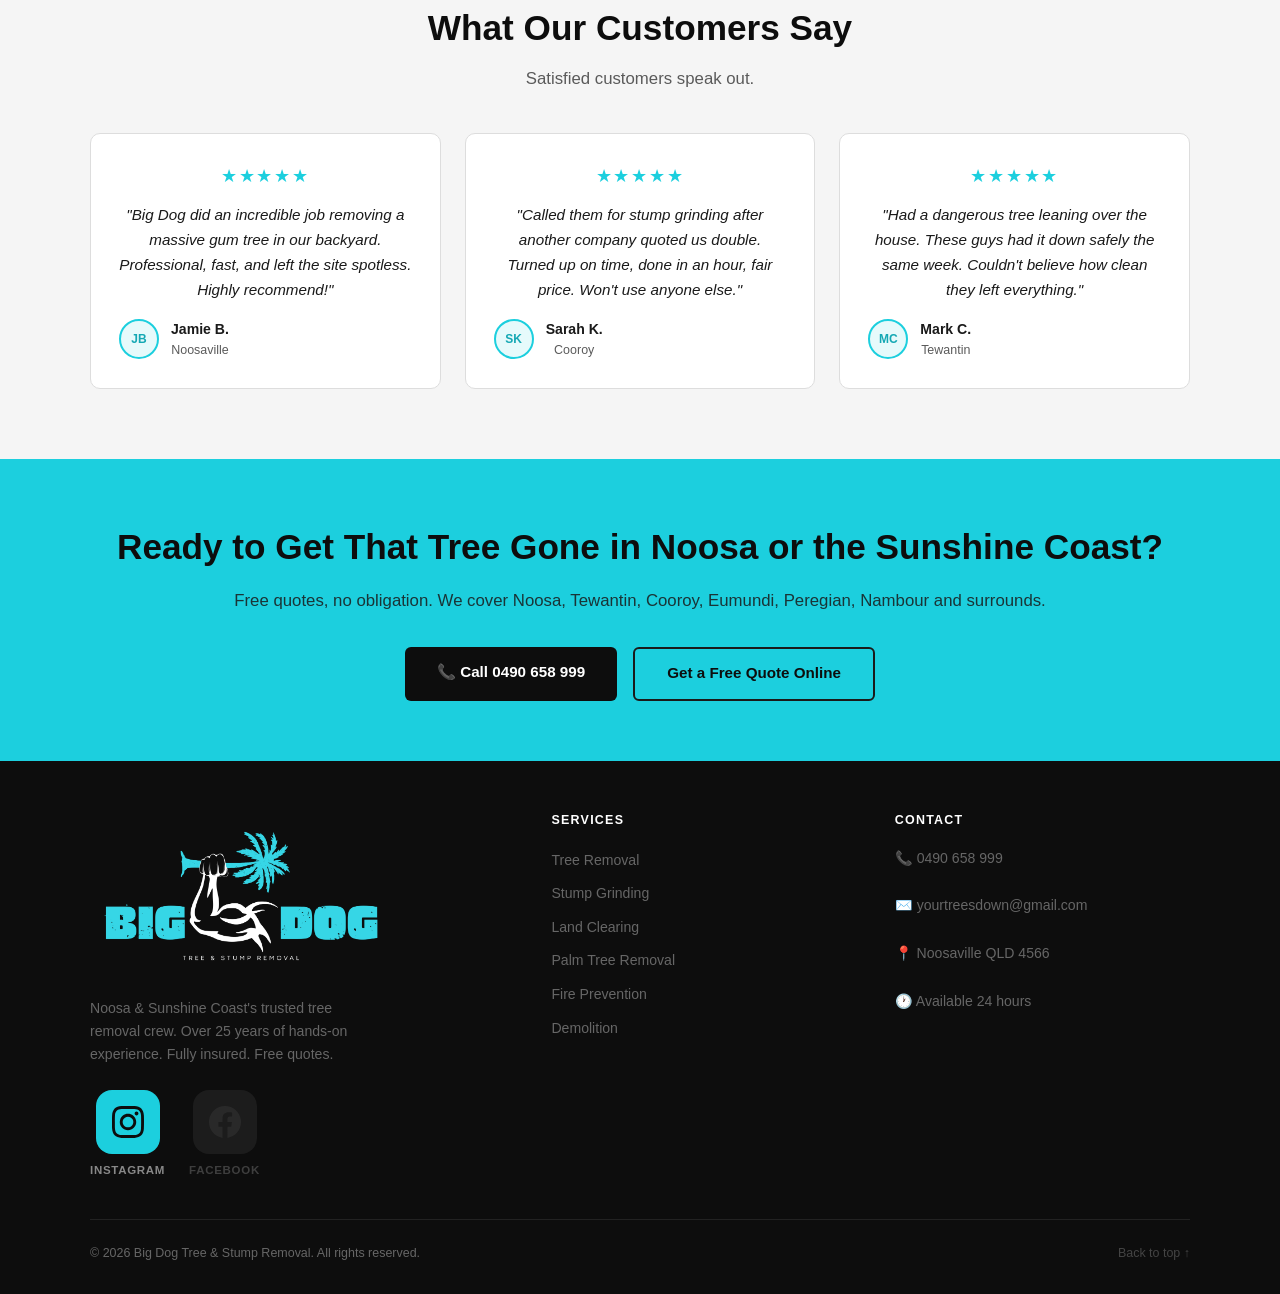
==== commit 16f4dae6: "Upgrade social icons to 64px cyan tiles with labels across all pages Co-Authored-By: Claude Sonnet 4" ====
--- a/index.html
+++ b/index.html
@@ -377,11 +377,13 @@
       <p>Noosa &amp; Sunshine Coast's trusted tree removal crew. Over 25 years of hands-on experience. Fully insured. Free quotes.</p>
       <div class="footer-socials">
         <a href="https://www.instagram.com/bigdogtreeandstumpremoval/" target="_blank" rel="noopener" aria-label="Instagram">
-          <svg xmlns="http://www.w3.org/2000/svg" width="26" height="26" viewBox="0 0 24 24" fill="currentColor"><path d="M12 2.163c3.204 0 3.584.012 4.85.07 3.252.148 4.771 1.691 4.919 4.919.058 1.265.069 1.645.069 4.849 0 3.205-.012 3.584-.069 4.849-.149 3.225-1.664 4.771-4.919 4.919-1.266.058-1.644.07-4.85.07-3.204 0-3.584-.012-4.849-.07-3.26-.149-4.771-1.699-4.919-4.92-.058-1.265-.07-1.644-.07-4.849 0-3.204.013-3.583.07-4.849.149-3.227 1.664-4.771 4.919-4.919 1.266-.057 1.645-.069 4.849-.069zm0-2.163c-3.259 0-3.667.014-4.947.072-4.358.2-6.78 2.618-6.98 6.98-.059 1.281-.073 1.689-.073 4.948 0 3.259.014 3.668.072 4.948.2 4.358 2.618 6.78 6.98 6.98 1.281.058 1.689.072 4.948.072 3.259 0 3.668-.014 4.948-.072 4.354-.2 6.782-2.618 6.979-6.98.059-1.28.073-1.689.073-4.948 0-3.259-.014-3.667-.072-4.947-.196-4.354-2.617-6.78-6.979-6.98-1.281-.059-1.69-.073-4.949-.073zm0 5.838c-3.403 0-6.162 2.759-6.162 6.162s2.759 6.163 6.162 6.163 6.162-2.759 6.162-6.163c0-3.403-2.759-6.162-6.162-6.162zm0 10.162c-2.209 0-4-1.79-4-4 0-2.209 1.791-4 4-4s4 1.791 4 4c0 2.21-1.791 4-4 4zm6.406-11.845c-.796 0-1.441.645-1.441 1.44s.645 1.44 1.441 1.44c.795 0 1.439-.645 1.439-1.44s-.644-1.44-1.439-1.44z"/></svg>
+          <span class="social-icon"><svg xmlns="http://www.w3.org/2000/svg" width="32" height="32" viewBox="0 0 24 24" fill="currentColor"><path d="M12 2.163c3.204 0 3.584.012 4.85.07 3.252.148 4.771 1.691 4.919 4.919.058 1.265.069 1.645.069 4.849 0 3.205-.012 3.584-.069 4.849-.149 3.225-1.664 4.771-4.919 4.919-1.266.058-1.644.07-4.85.07-3.204 0-3.584-.012-4.849-.07-3.26-.149-4.771-1.699-4.919-4.92-.058-1.265-.07-1.644-.07-4.849 0-3.204.013-3.583.07-4.849.149-3.227 1.664-4.771 4.919-4.919 1.266-.057 1.645-.069 4.849-.069zm0-2.163c-3.259 0-3.667.014-4.947.072-4.358.2-6.78 2.618-6.98 6.98-.059 1.281-.073 1.689-.073 4.948 0 3.259.014 3.668.072 4.948.2 4.358 2.618 6.78 6.98 6.98 1.281.058 1.689.072 4.948.072 3.259 0 3.668-.014 4.948-.072 4.354-.2 6.782-2.618 6.979-6.98.059-1.28.073-1.689.073-4.948 0-3.259-.014-3.667-.072-4.947-.196-4.354-2.617-6.78-6.979-6.98-1.281-.059-1.69-.073-4.949-.073zm0 5.838c-3.403 0-6.162 2.759-6.162 6.162s2.759 6.163 6.162 6.163 6.162-2.759 6.162-6.163c0-3.403-2.759-6.162-6.162-6.162zm0 10.162c-2.209 0-4-1.79-4-4 0-2.209 1.791-4 4-4s4 1.791 4 4c0 2.21-1.791 4-4 4zm6.406-11.845c-.796 0-1.441.645-1.441 1.44s.645 1.44 1.441 1.44c.795 0 1.439-.645 1.439-1.44s-.644-1.44-1.439-1.44z"/></svg></span>
+          <span class="social-label">Instagram</span>
         </a>
         <!-- FACEBOOK: replace href="#" with your Facebook page URL once created -->
         <a href="#" aria-label="Facebook" style="opacity:.4;cursor:default">
-          <svg xmlns="http://www.w3.org/2000/svg" width="26" height="26" viewBox="0 0 24 24" fill="currentColor"><path d="M24 12.073c0-6.627-5.373-12-12-12s-12 5.373-12 12c0 5.99 4.388 10.954 10.125 11.854v-8.385H7.078v-3.47h3.047V9.43c0-3.007 1.792-4.669 4.533-4.669 1.312 0 2.686.235 2.686.235v2.953H15.83c-1.491 0-1.956.925-1.956 1.874v2.25h3.328l-.532 3.47h-2.796v8.385C19.612 23.027 24 18.062 24 12.073z"/></svg>
+          <span class="social-icon"><svg xmlns="http://www.w3.org/2000/svg" width="32" height="32" viewBox="0 0 24 24" fill="currentColor"><path d="M24 12.073c0-6.627-5.373-12-12-12s-12 5.373-12 12c0 5.99 4.388 10.954 10.125 11.854v-8.385H7.078v-3.47h3.047V9.43c0-3.007 1.792-4.669 4.533-4.669 1.312 0 2.686.235 2.686.235v2.953H15.83c-1.491 0-1.956.925-1.956 1.874v2.25h3.328l-.532 3.47h-2.796v8.385C19.612 23.027 24 18.062 24 12.073z"/></svg></span>
+          <span class="social-label">Facebook</span>
         </a>
       </div>
     </div>
--- a/style.css
+++ b/style.css
@@ -473,10 +473,13 @@
 @media (max-width: 767px) { .footer-inner { grid-template-columns: 1fr; gap: 2rem; } }
 .footer-brand img { height: 170px; width: auto; margin-bottom: 1rem; }
 .footer-brand p { font-size: .88rem; color: #666; line-height: 1.65; max-width: 280px; }
-.footer-socials { display: flex; gap: 1rem; margin-top: 1.25rem; }
-.footer-socials a { display: flex; align-items: center; justify-content: center; width: 52px; height: 52px; border-radius: 50%; background: #222; color: #aaa; transition: background .15s, color .15s; }
-.footer-socials a svg { width: 26px; height: 26px; }
-.footer-socials a:hover { background: var(--cyan); color: var(--black); }
+.footer-socials { display: flex; gap: 1.5rem; margin-top: 1.5rem; }
+.footer-socials a { display: flex; flex-direction: column; align-items: center; gap: .4rem; text-decoration: none; }
+.footer-socials a .social-icon { display: flex; align-items: center; justify-content: center; width: 64px; height: 64px; border-radius: 16px; background: var(--cyan); color: var(--black); transition: transform .15s, background .15s; }
+.footer-socials a svg { width: 32px; height: 32px; }
+.footer-socials a .social-label { font-size: .72rem; font-weight: 700; letter-spacing: .06em; text-transform: uppercase; color: #888; }
+.footer-socials a:hover .social-icon { background: var(--white); transform: translateY(-2px); }
+.footer-socials a[style*="opacity"] .social-icon { background: #333; color: #555; }
 .footer-col h4 { font-size: .78rem; font-weight: 800; letter-spacing: .1em; text-transform: uppercase; color: var(--white); margin-bottom: 1rem; }
 .footer-col ul { list-style: none; }
 .footer-col ul li { margin-bottom: .5rem; }
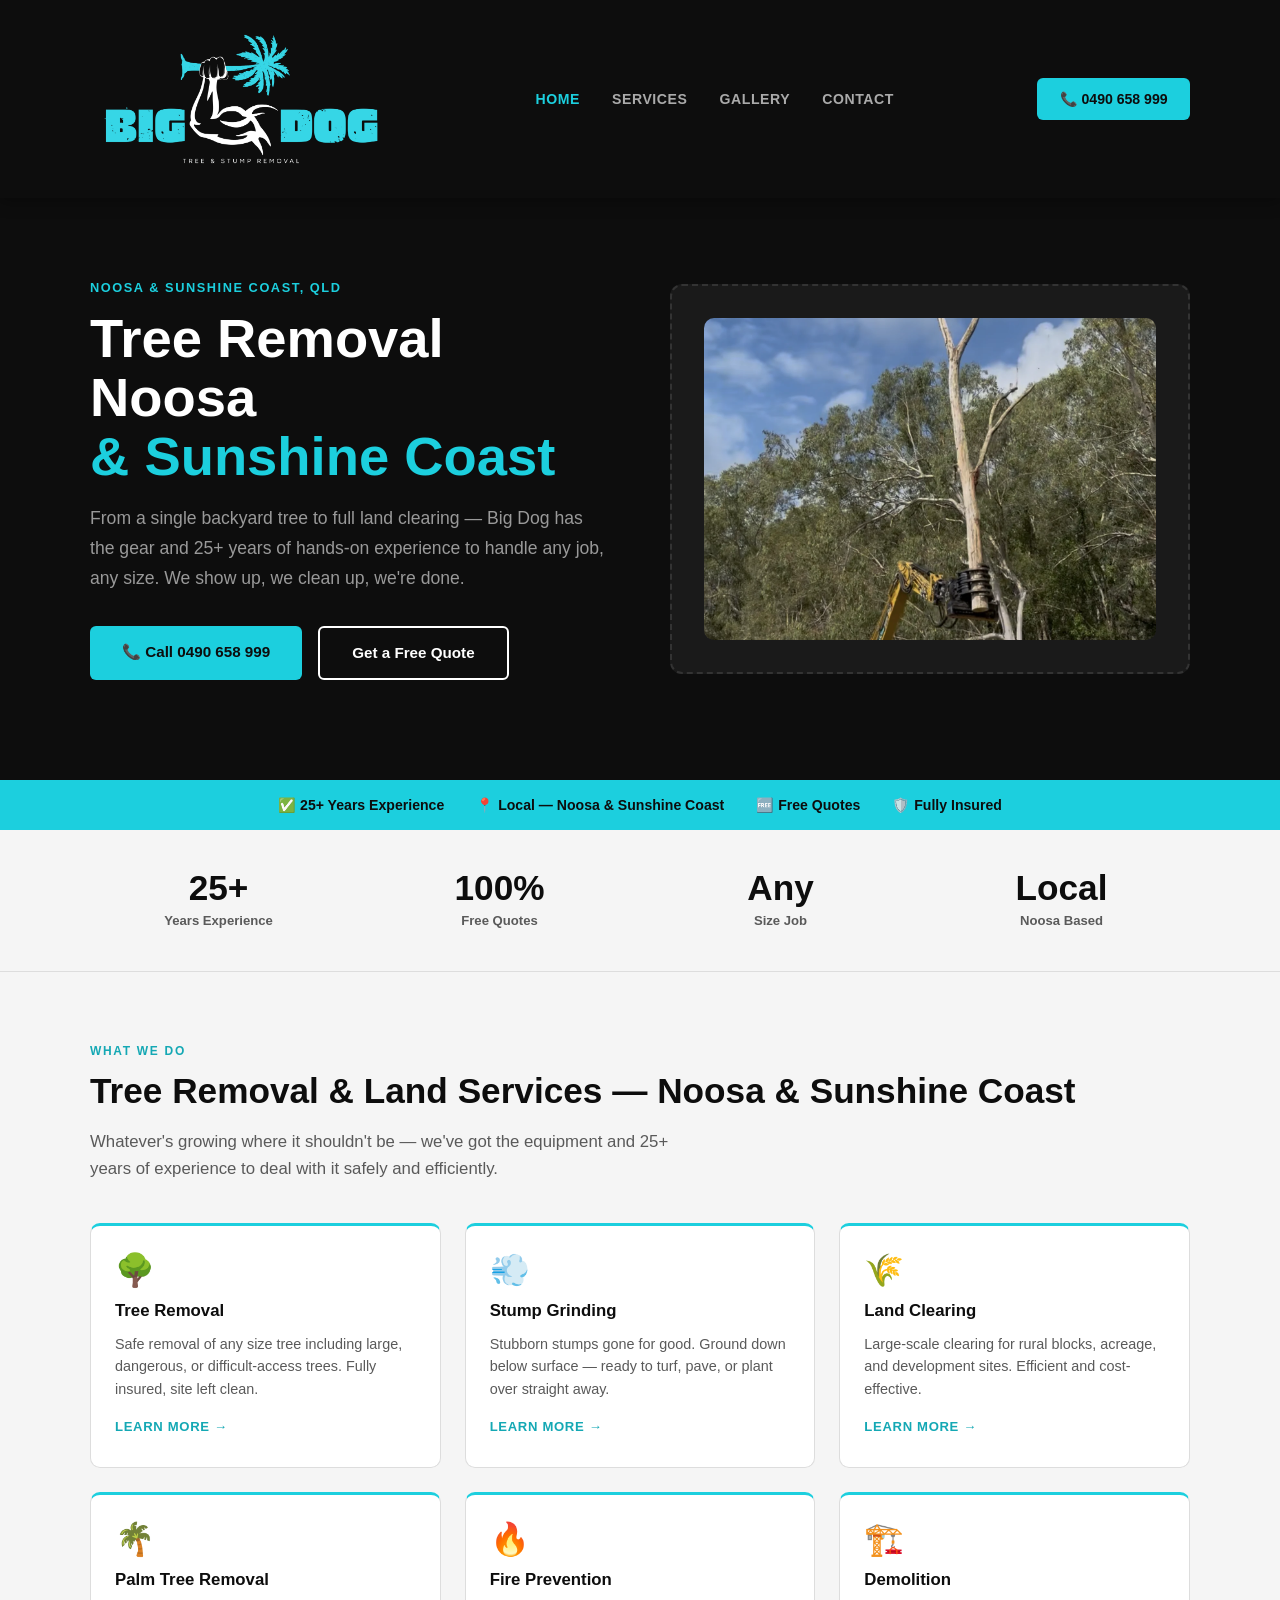
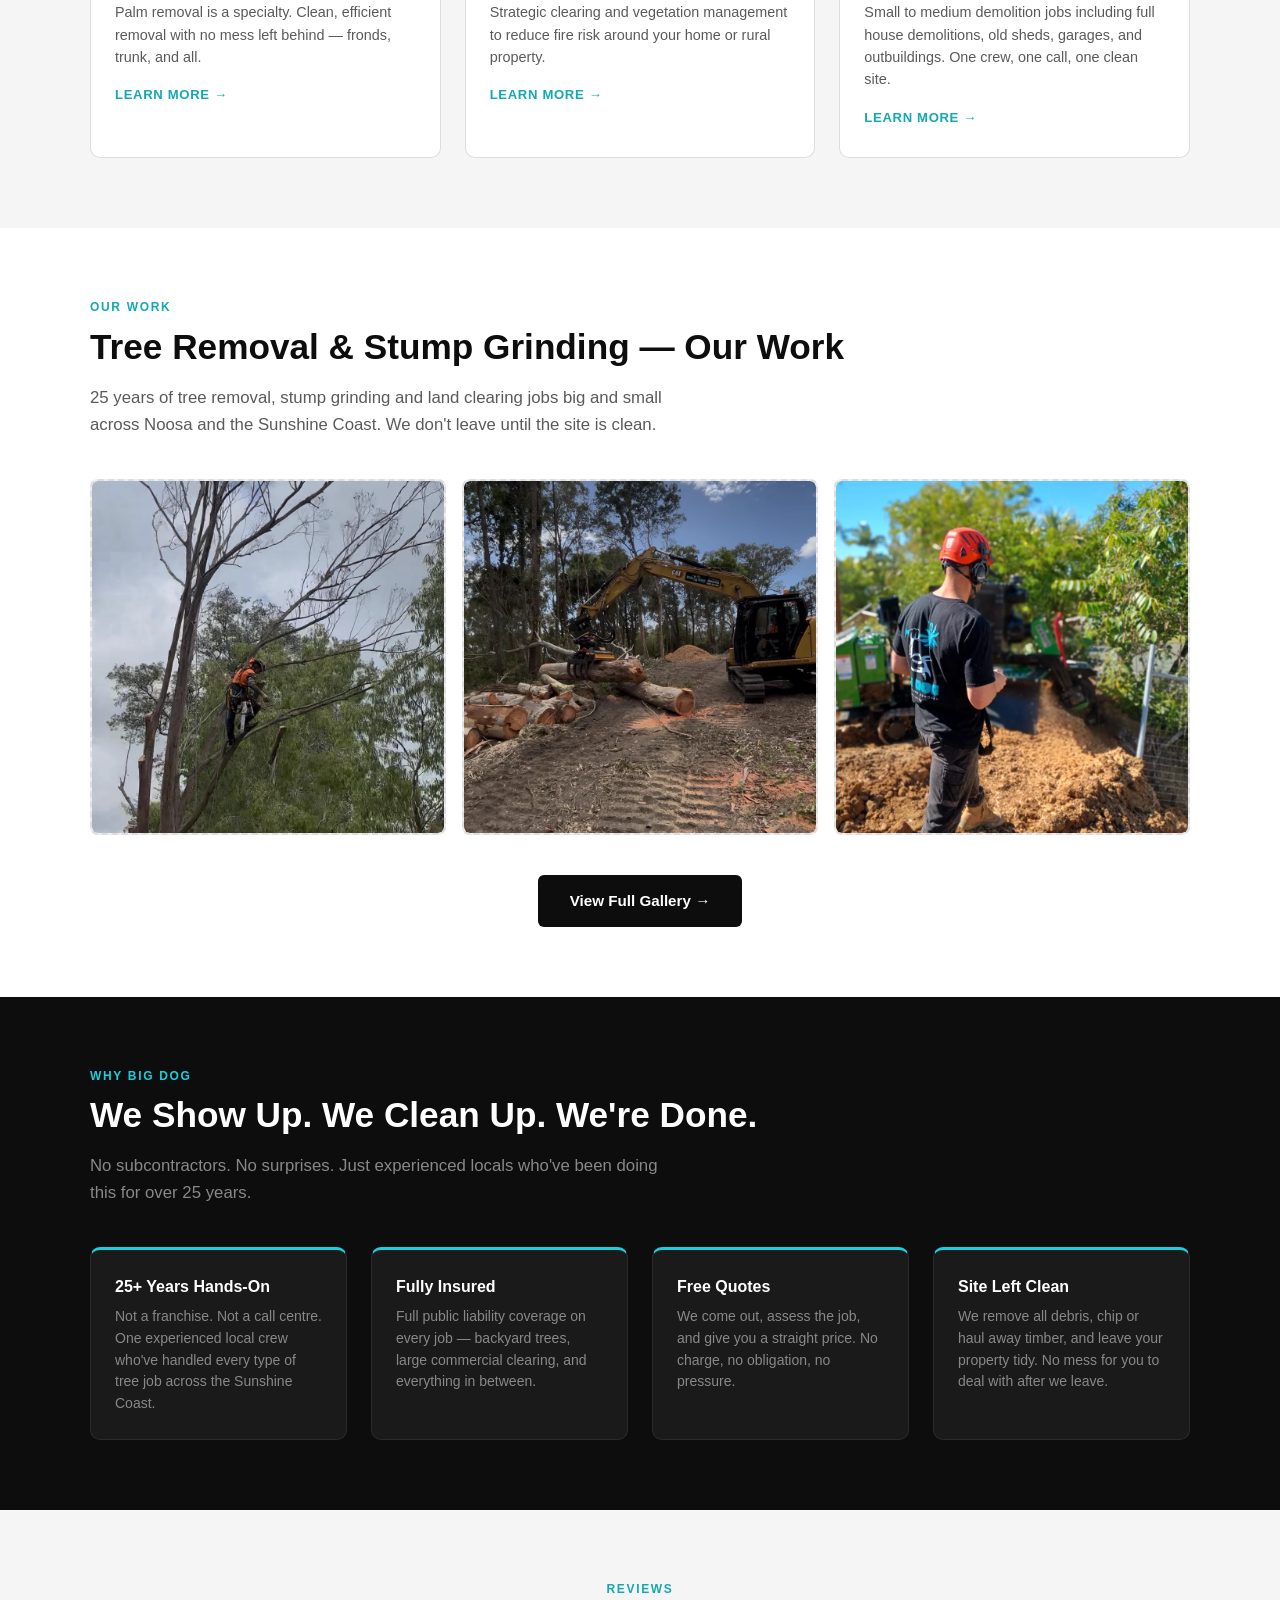
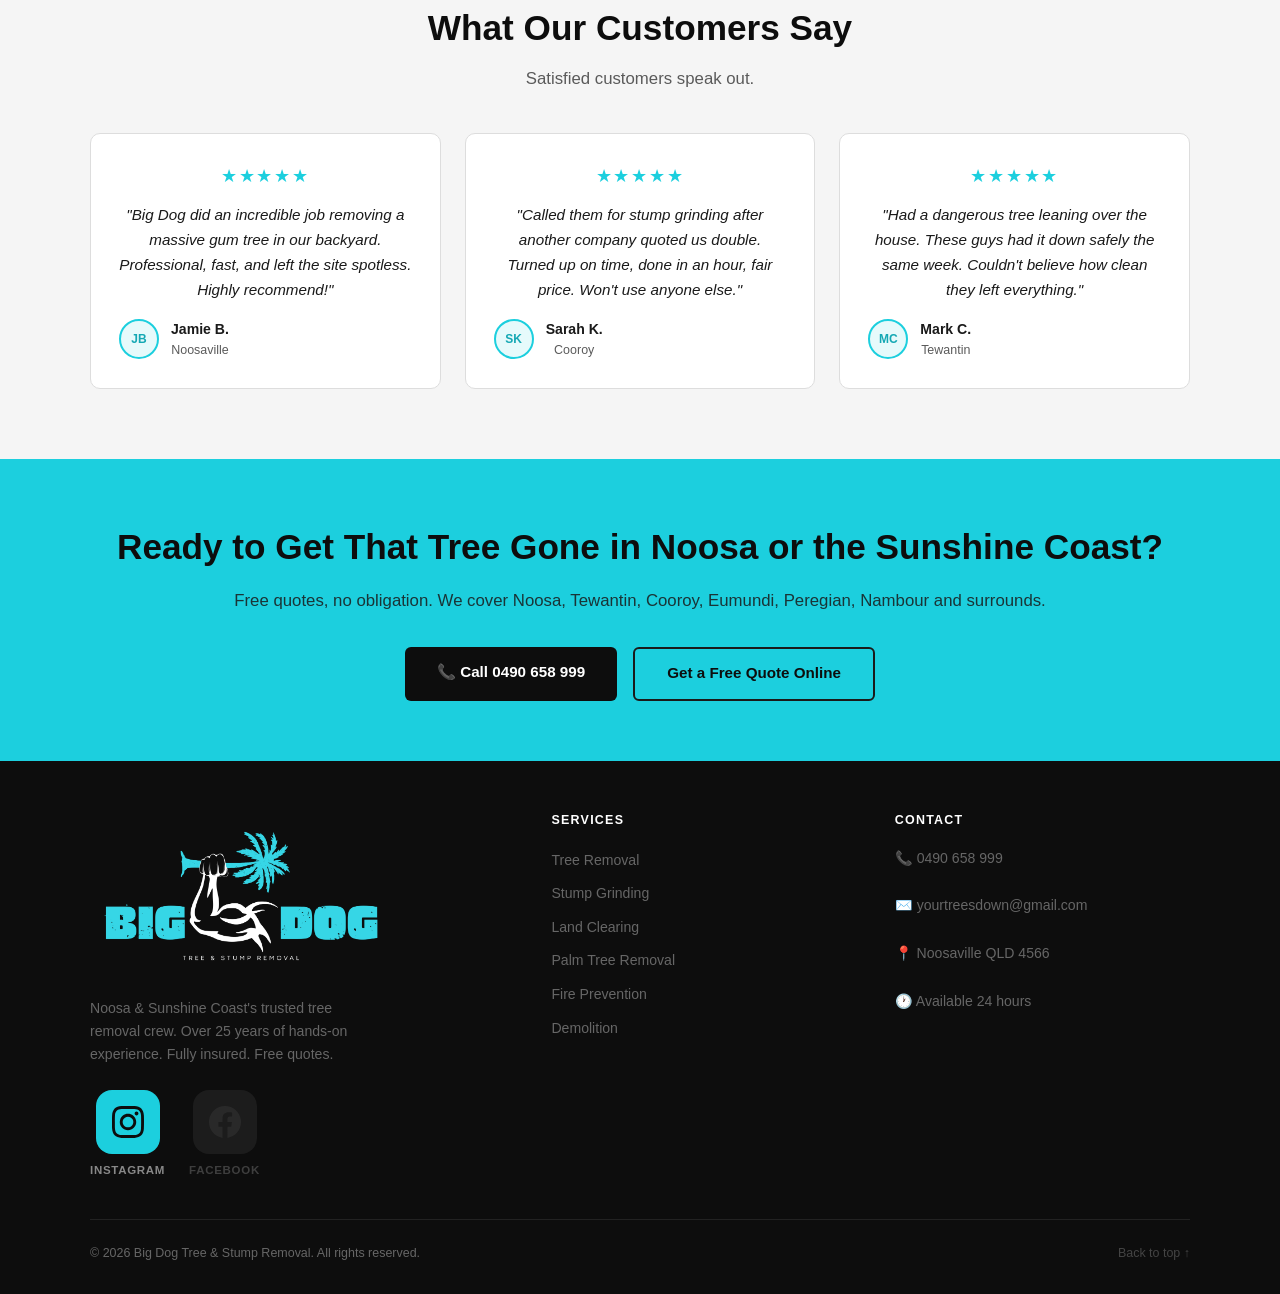
==== commit 48578b8b: "Add real photos across all pages — replace all numbered placeholders AI vision analysis selected 9 u" ====
--- a/index.html
+++ b/index.html
@@ -195,9 +195,7 @@
       </div>
     </div>
     <div class="hero-photo">
-      <!-- PHOTO: Replace with <img src="your-photo.jpg" alt="Big Dog Tree Removal at work" /> -->
-      <span style="font-size:3rem;font-weight:900;display:block;line-height:1">1</span>
-      <span style="font-size:.85rem;margin-top:.5rem;display:block">Hero photo — crew at work or large removal</span>
+      <img src="images/hero/hero-excavator-tree.webp" alt="Big Dog excavator removing a large gum tree — Noosa & Sunshine Coast" />
     </div>
   </div>
 </section>
@@ -276,10 +274,9 @@
     <h2 class="section-title">Tree Removal &amp; Stump Grinding — Our Work</h2>
     <p class="section-sub">25 years of tree removal, stump grinding and land clearing jobs big and small across Noosa and the Sunshine Coast. We don't leave until the site is clean.</p>
     <div class="gallery-preview">
-      <!-- PHOTOS: Replace each div with <div class="gallery-photo"><img src="photo.jpg" alt="..." /></div> -->
-      <div class="gallery-photo"><span style="font-size:2rem;font-weight:900;display:block;line-height:1">2</span><span style="font-size:.75rem;margin-top:.3rem;display:block">Home preview 1</span></div>
-      <div class="gallery-photo"><span style="font-size:2rem;font-weight:900;display:block;line-height:1">3</span><span style="font-size:.75rem;margin-top:.3rem;display:block">Home preview 2</span></div>
-      <div class="gallery-photo"><span style="font-size:2rem;font-weight:900;display:block;line-height:1">4</span><span style="font-size:.75rem;margin-top:.3rem;display:block">Home preview 3</span></div>
+      <div class="gallery-photo"><img src="images/gallery/arborist-climbing.webp" alt="Arborist climbing a tall tree for removal — Noosa" /></div>
+      <div class="gallery-photo"><img src="images/gallery/land-clearing-logs.webp" alt="Land clearing with CAT excavator — Sunshine Coast" /></div>
+      <div class="gallery-photo"><img src="images/gallery/stump-grinding.webp" alt="Stump grinding with Big Dog crew — Noosa" /></div>
     </div>
     <div style="text-align:center">
       <a href="gallery.html" class="btn btn-black">View Full Gallery →</a>
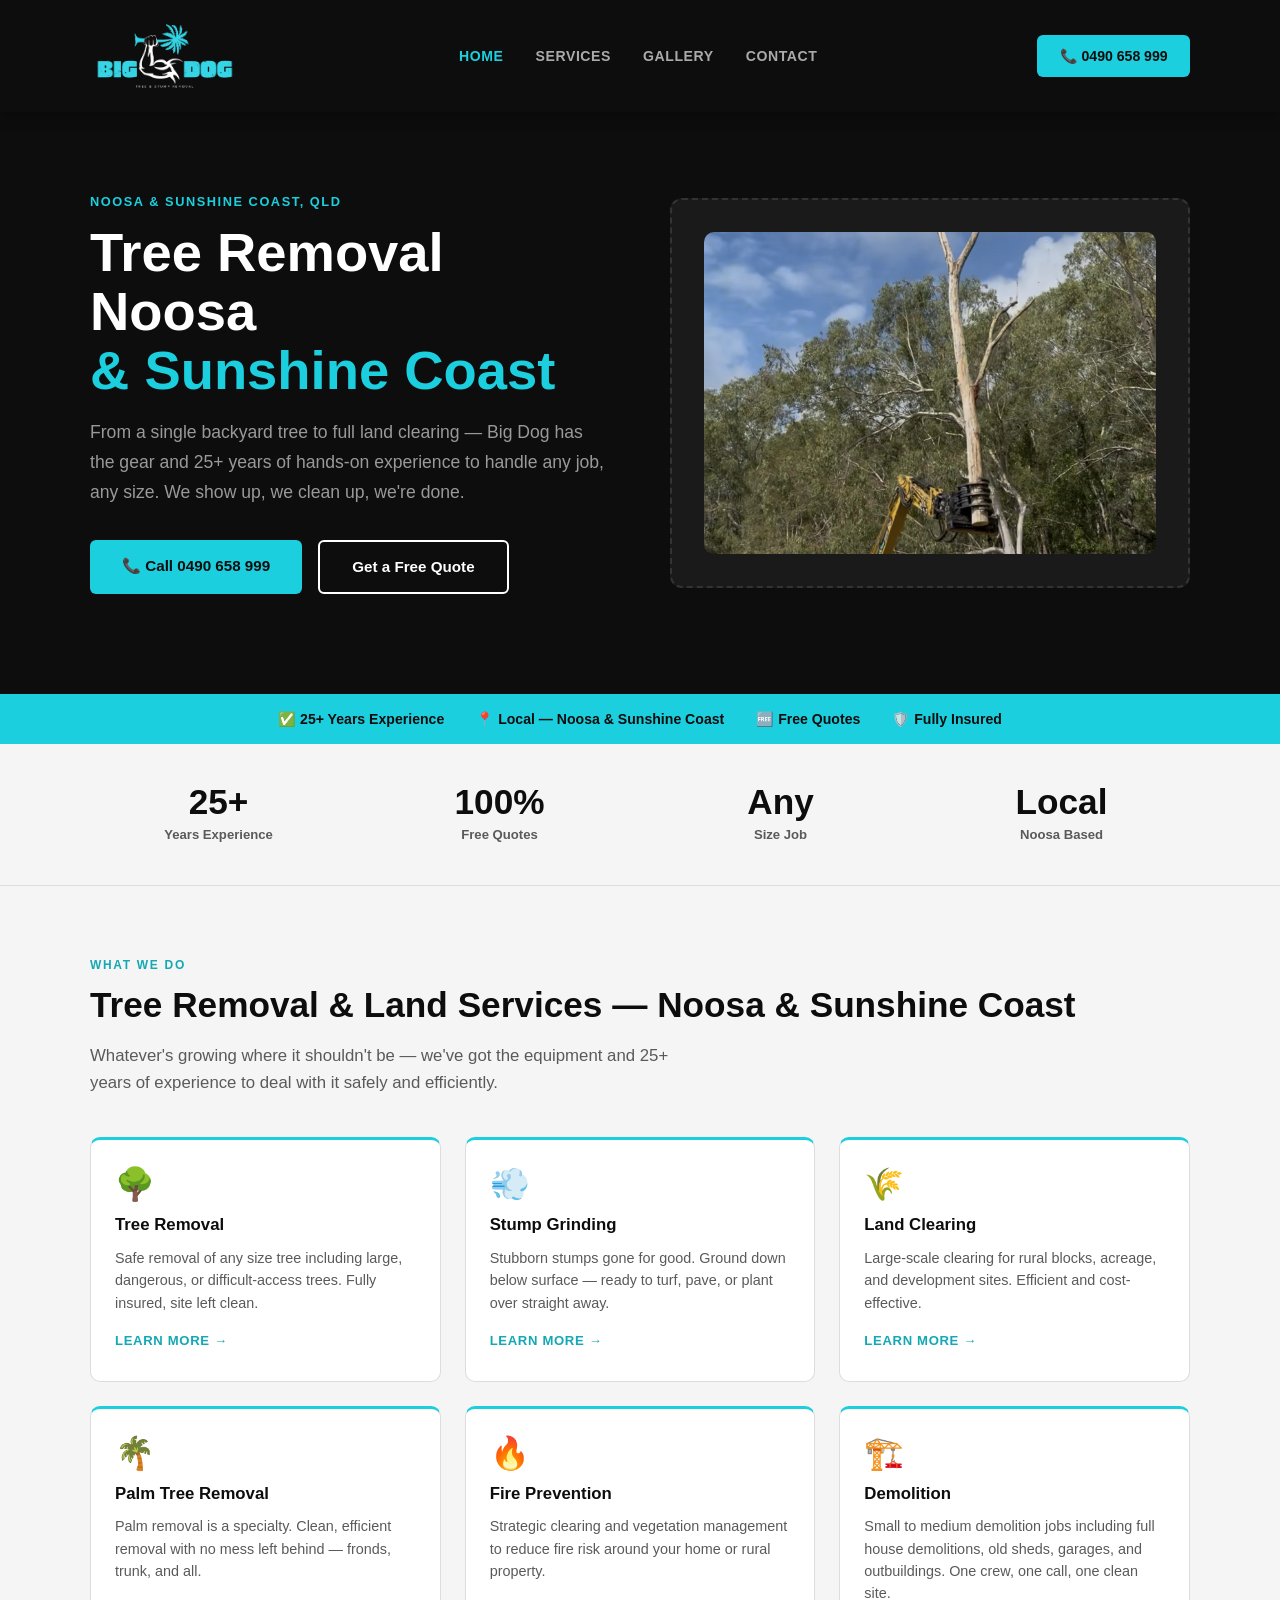
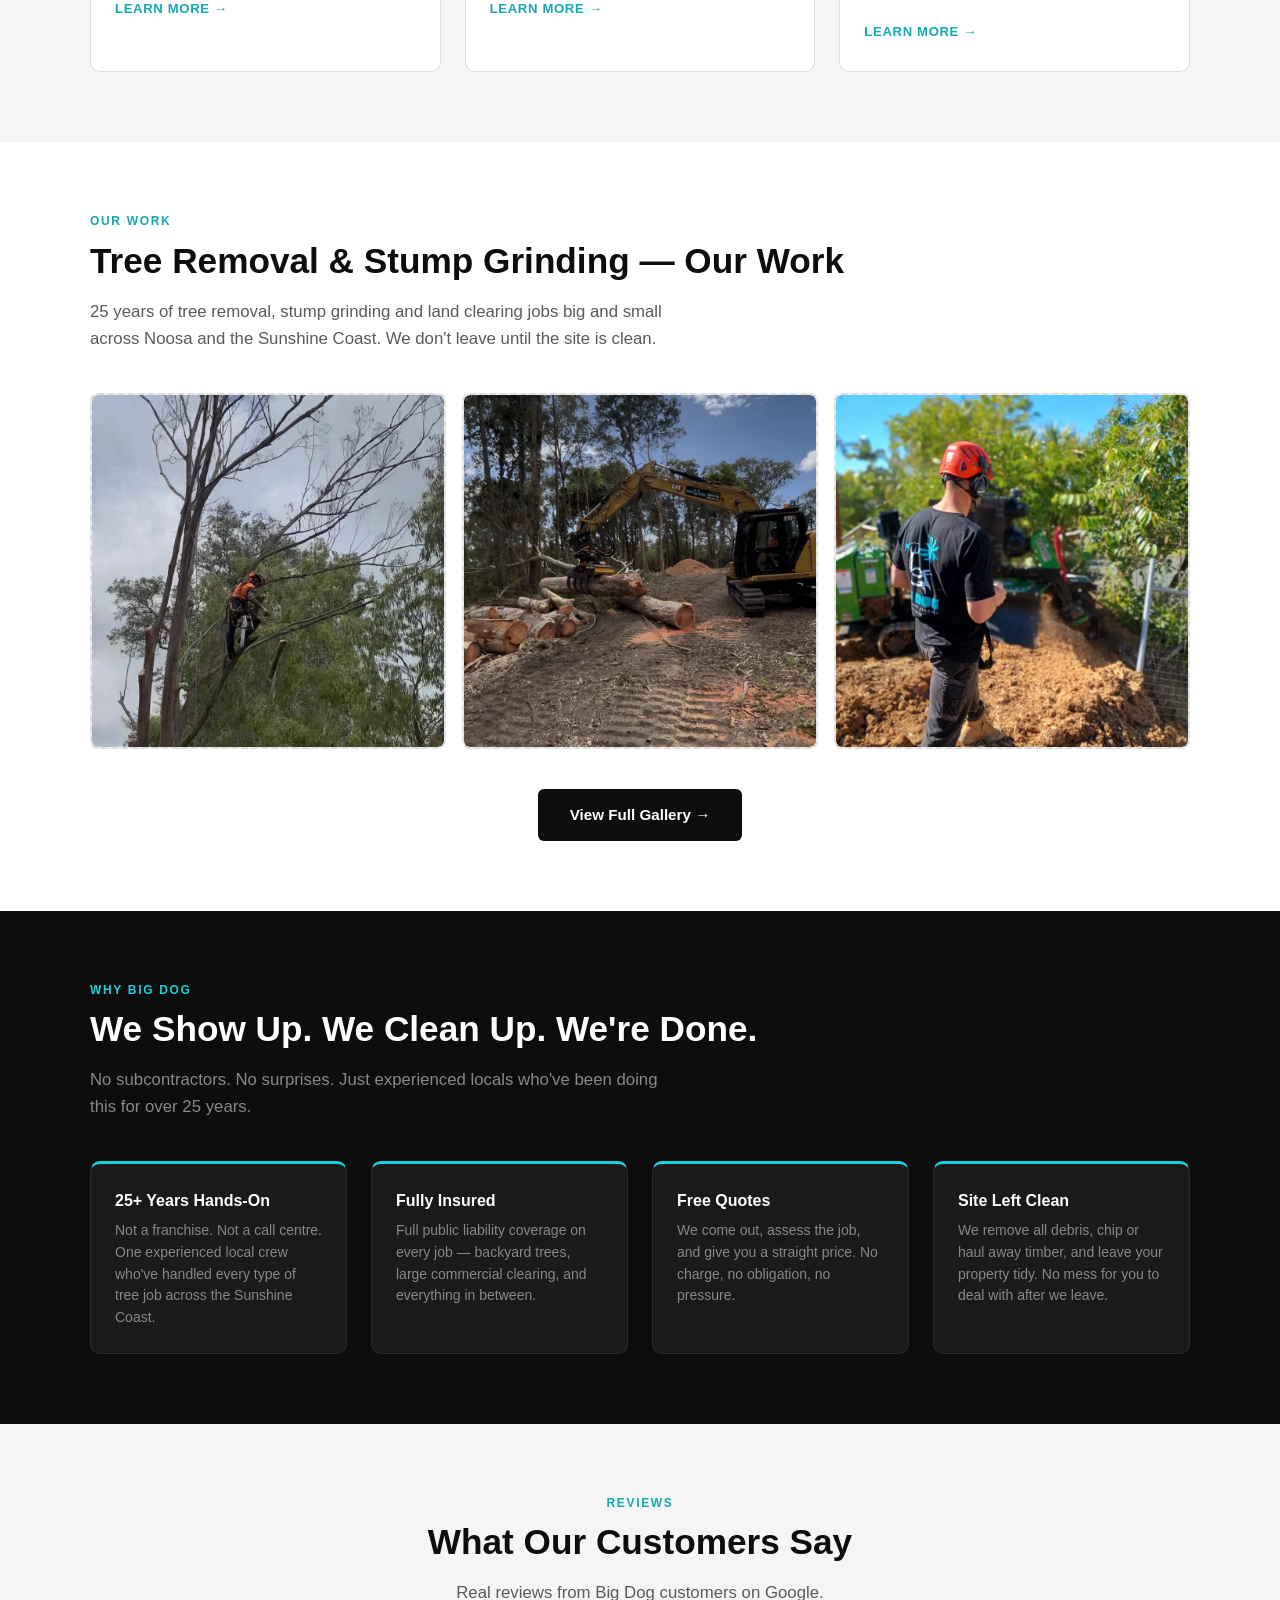
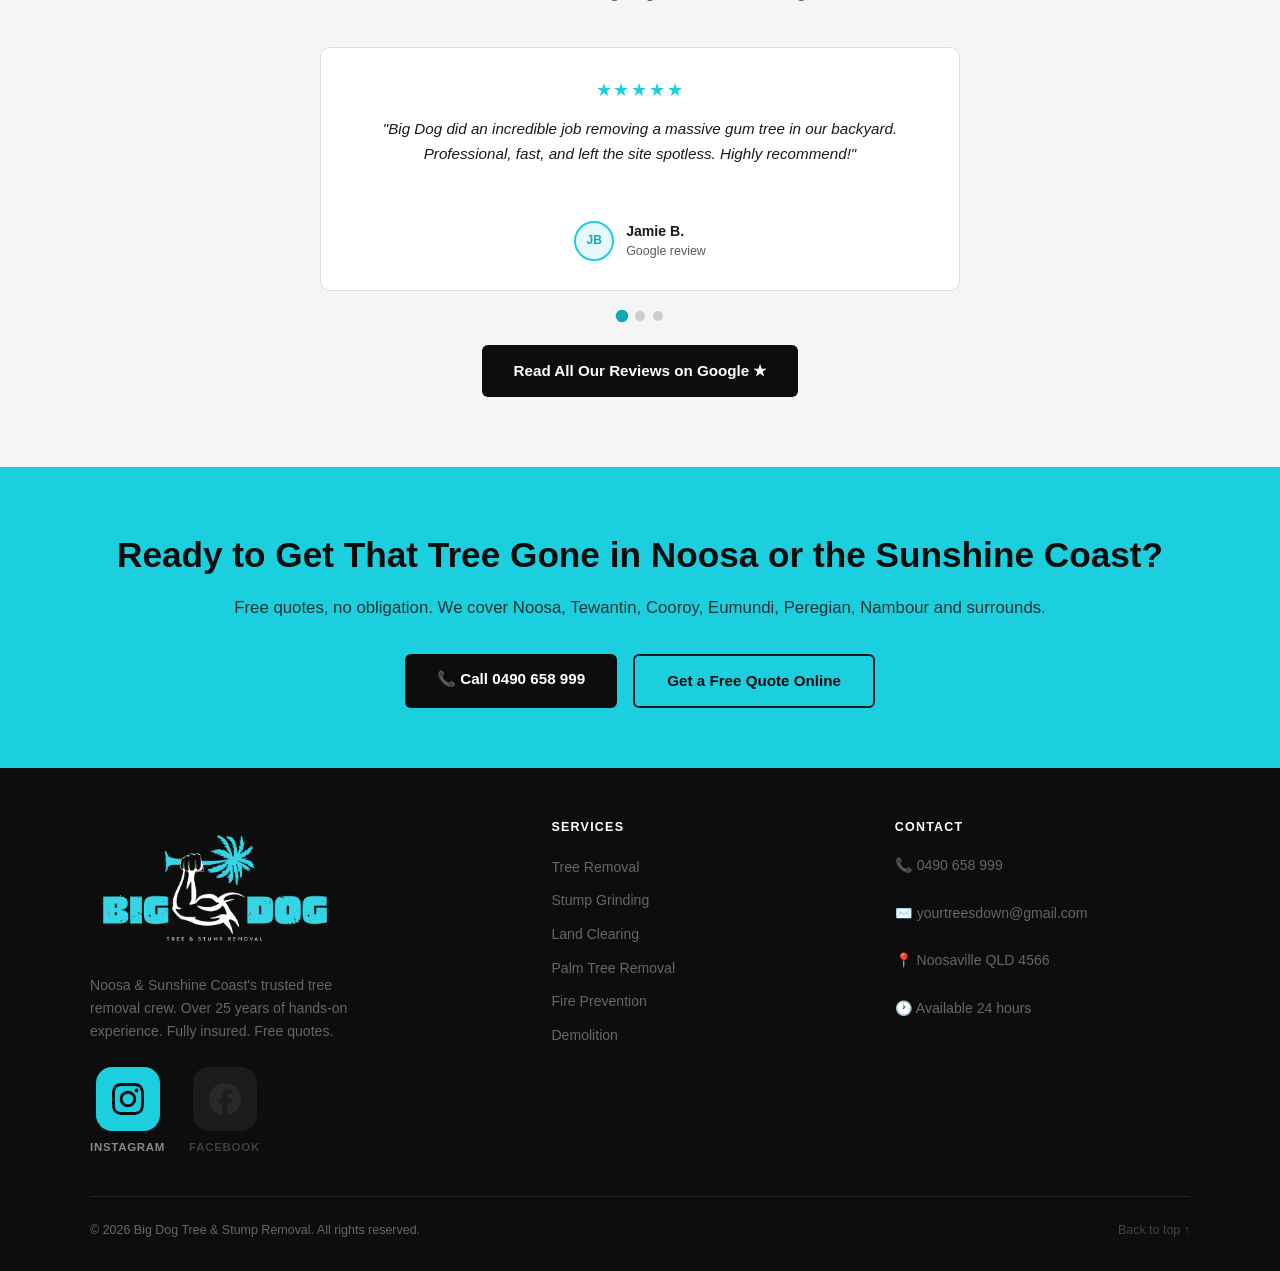
==== commit dd2a79cc: "Full optimisation pass: performance, SEO, and rotating reviews Performance: - logo.png (4320×2430, 6" ====
--- a/index.html
+++ b/index.html
@@ -10,6 +10,8 @@
   <meta name="geo.region" content="AU-QLD" />
   <meta name="geo.placename" content="Noosaville" />
   <meta name="theme-color" content="#00c2c7" />
+  <link rel="icon" type="image/png" sizes="32x32" href="images/favicon-32.png" />
+  <link rel="apple-touch-icon" href="images/apple-touch-icon.png" />
 
   <link rel="canonical" href="https://bigdogtree.com.au/" />
 
@@ -20,7 +22,7 @@
   <meta property="og:site_name" content="Big Dog Tree &amp; Stump Removal" />
   <meta property="og:title" content="Tree Removal Noosa &amp; Sunshine Coast | Big Dog" />
   <meta property="og:description" content="25+ years experience. Tree removal, stump grinding, land clearing &amp; demolition across Noosa &amp; the Sunshine Coast. Fully insured. Free quotes." />
-  <meta property="og:image" content="https://bigdogtree.com.au/og-image.png" />
+  <meta property="og:image" content="https://bigdogtree.com.au/og-image-1200x630.png" />
   <meta property="og:image:width" content="1200" />
   <meta property="og:image:height" content="630" />
   <meta property="og:image:alt" content="Big Dog Tree &amp; Stump Removal — Noosa &amp; Sunshine Coast" />
@@ -29,7 +31,7 @@
   <meta name="twitter:card" content="summary_large_image" />
   <meta name="twitter:title" content="Tree Removal Noosa &amp; Sunshine Coast | Big Dog" />
   <meta name="twitter:description" content="25+ years experience. Tree removal, stump grinding, land clearing. Fully insured. Free quotes. Call 0490 658 999." />
-  <meta name="twitter:image" content="https://bigdogtree.com.au/og-image.png" />
+  <meta name="twitter:image" content="https://bigdogtree.com.au/og-image-1200x630.png" />
 
   <link rel="stylesheet" href="style.css" />
 
@@ -37,13 +39,15 @@
   <script type="application/ld+json">
   {
     "@context": "https://schema.org",
-    "@type": "LocalBusiness",
-    "name": "Big Dog Tree &amp; Stump Removal",
+    "@type": "HomeAndConstructionBusiness",
+    "name": "Big Dog Tree & Stump Removal",
     "url": "https://bigdogtree.com.au",
+    "logo": "https://bigdogtree.com.au/images/logo.webp",
+    "sameAs": ["https://www.instagram.com/bigdogtreeandstumpremoval/"],
     "telephone": "+61490658999",
     "email": "yourtreesdown@gmail.com",
     "description": "Noosa and Sunshine Coast tree removal, stump grinding, land clearing, palm removal, fire prevention and demolition. 25+ years experience. Fully insured.",
-    "image": "https://bigdogtree.com.au/og-image.png",
+    "image": "https://bigdogtree.com.au/og-image-1200x630.png",
     "priceRange": "$$",
     "address": {
       "@type": "PostalAddress",
@@ -69,13 +73,13 @@
     "openingHours": "Mo-Su 00:00-24:00",
     "hasOfferCatalog": {
       "@type": "OfferCatalog",
-      "name": "Tree &amp; Land Services",
+      "name": "Tree & Land Services",
       "itemListElement": [
         { "@type": "Offer", "itemOffered": { "@type": "Service", "name": "Tree Removal Noosa" } },
         { "@type": "Offer", "itemOffered": { "@type": "Service", "name": "Stump Grinding Sunshine Coast" } },
         { "@type": "Offer", "itemOffered": { "@type": "Service", "name": "Land Clearing Noosa" } },
         { "@type": "Offer", "itemOffered": { "@type": "Service", "name": "Palm Tree Removal Sunshine Coast" } },
-        { "@type": "Offer", "itemOffered": { "@type": "Service", "name": "Fire Prevention &amp; Forestry Mulching" } },
+        { "@type": "Offer", "itemOffered": { "@type": "Service", "name": "Fire Prevention & Forestry Mulching" } },
         { "@type": "Offer", "itemOffered": { "@type": "Service", "name": "Demolition Noosa" } }
       ]
     }
@@ -161,7 +165,7 @@
 <!-- ══ NAV ══ -->
 <nav class="site-nav">
   <div class="nav-inner">
-    <a href="index.html" class="nav-logo-link"><img src="logo.png" alt="Big Dog Tree &amp; Stump Removal" class="nav-logo" /></a>
+    <a href="index.html" class="nav-logo-link"><img src="images/logo.webp" width="711" height="400" alt="Big Dog Tree &amp; Stump Removal" class="nav-logo" /></a>
     <ul class="nav-links">
       <li><a href="index.html" class="active">Home</a></li>
       <li><a href="services.html">Services</a></li>
@@ -195,7 +199,7 @@
       </div>
     </div>
     <div class="hero-photo">
-      <img src="images/hero/hero-excavator-tree.webp" alt="Big Dog excavator removing a large gum tree — Noosa & Sunshine Coast" />
+      <img src="images/hero/hero-excavator-tree.webp" fetchpriority="high" alt="Big Dog excavator removing a large gum tree — Noosa & Sunshine Coast" />
     </div>
   </div>
 </section>
@@ -274,9 +278,9 @@
     <h2 class="section-title">Tree Removal &amp; Stump Grinding — Our Work</h2>
     <p class="section-sub">25 years of tree removal, stump grinding and land clearing jobs big and small across Noosa and the Sunshine Coast. We don't leave until the site is clean.</p>
     <div class="gallery-preview">
-      <div class="gallery-photo"><img src="images/gallery/arborist-climbing.webp" alt="Arborist climbing a tall tree for removal — Noosa" /></div>
-      <div class="gallery-photo"><img src="images/gallery/land-clearing-logs.webp" alt="Land clearing with CAT excavator — Sunshine Coast" /></div>
-      <div class="gallery-photo"><img src="images/gallery/stump-grinding.webp" alt="Stump grinding with Big Dog crew — Noosa" /></div>
+      <div class="gallery-photo"><img loading="lazy" decoding="async" src="images/gallery/arborist-climbing.webp" alt="Arborist climbing a tall tree for removal — Noosa" /></div>
+      <div class="gallery-photo"><img loading="lazy" decoding="async" src="images/gallery/land-clearing-logs.webp" alt="Land clearing with CAT excavator — Sunshine Coast" /></div>
+      <div class="gallery-photo"><img loading="lazy" decoding="async" src="images/gallery/stump-grinding.webp" alt="Stump grinding with Big Dog crew — Noosa" /></div>
     </div>
     <div style="text-align:center">
       <a href="gallery.html" class="btn btn-black">View Full Gallery →</a>
@@ -311,50 +315,101 @@
   </div>
 </section>
 
-<!-- ══ TESTIMONIALS ══ -->
+<!-- ══ TESTIMONIALS (rotating) ══ -->
 <section class="section" style="background:var(--off-white)">
   <div class="section-inner section-center">
     <p class="section-label">Reviews</p>
     <h2 class="section-title">What Our Customers Say</h2>
-    <p class="section-sub">Satisfied customers speak out.</p>
-    <div class="testi-grid">
-      <!-- TESTIMONIALS: Replace placeholder copy with real customer reviews -->
-      <div class="testi-card">
-        <div class="testi-stars">★★★★★</div>
-        <blockquote>"Big Dog did an incredible job removing a massive gum tree in our backyard. Professional, fast, and left the site spotless. Highly recommend!"</blockquote>
-        <div class="testi-meta">
-          <div class="testi-avatar">JB</div>
-          <div>
-            <div class="testi-name">Jamie B.</div>
-            <div class="testi-source">Noosaville</div>
+    <p class="section-sub">Real reviews from Big Dog customers on Google.</p>
+
+    <div class="testi-rotator" id="testi-rotator" aria-live="polite">
+      <div class="testi-card testi-slide" id="testi-slide">
+        <div class="testi-stars" id="testi-stars">★★★★★</div>
+        <blockquote id="testi-quote"></blockquote>
+        <div class="testi-meta" style="justify-content:center;">
+          <div class="testi-avatar" id="testi-avatar"></div>
+          <div style="text-align:left;">
+            <div class="testi-name" id="testi-name"></div>
+            <div class="testi-source">Google review</div>
           </div>
         </div>
       </div>
-      <div class="testi-card">
-        <div class="testi-stars">★★★★★</div>
-        <blockquote>"Called them for stump grinding after another company quoted us double. Turned up on time, done in an hour, fair price. Won't use anyone else."</blockquote>
-        <div class="testi-meta">
-          <div class="testi-avatar">SK</div>
-          <div>
-            <div class="testi-name">Sarah K.</div>
-            <div class="testi-source">Cooroy</div>
-          </div>
-        </div>
-      </div>
-      <div class="testi-card">
-        <div class="testi-stars">★★★★★</div>
-        <blockquote>"Had a dangerous tree leaning over the house. These guys had it down safely the same week. Couldn't believe how clean they left everything."</blockquote>
-        <div class="testi-meta">
-          <div class="testi-avatar">MC</div>
-          <div>
-            <div class="testi-name">Mark C.</div>
-            <div class="testi-source">Tewantin</div>
-          </div>
-        </div>
-      </div>
-    </div>
+      <div class="testi-dots" id="testi-dots"></div>
+    </div>
+
+    <a href="https://share.google/nOfS5rEwUXjyO9P1S" target="_blank" rel="noopener" class="btn btn-black" style="margin-top:1.5rem;">Read All Our Reviews on Google ★</a>
   </div>
 </section>
+
+<style>
+  .testi-rotator { max-width: 640px; margin: 0 auto; }
+  .testi-slide { transition: opacity .45s ease; opacity: 1; }
+  .testi-slide.fading { opacity: 0; }
+  .testi-slide blockquote { min-height: 5.5rem; }
+  .testi-dots { display: flex; gap: .5rem; justify-content: center; margin-top: 1.25rem; }
+  .testi-dots button {
+    width: 10px; height: 10px; border-radius: 50%;
+    border: none; background: #ccc; cursor: pointer; padding: 0;
+    transition: background .2s, transform .2s;
+  }
+  .testi-dots button.on { background: var(--cyan-dk); transform: scale(1.25); }
+</style>
+
+<script>
+(function () {
+  'use strict';
+
+  /* ══ GOOGLE REVIEWS ══
+     Source: Big Dog's Google Business Profile.
+     To update: add/edit entries below — name, suburb optional in text, stars 1-5, quote verbatim. */
+  var REVIEWS = [
+    { name: 'Jamie B.',  stars: 5, text: 'Big Dog did an incredible job removing a massive gum tree in our backyard. Professional, fast, and left the site spotless. Highly recommend!' },
+    { name: 'Sarah K.',  stars: 5, text: 'Called them for stump grinding after another company quoted us double. Turned up on time, done in an hour, fair price. Won\'t use anyone else.' },
+    { name: 'Mark C.',   stars: 5, text: 'Had a dangerous tree leaning over the house. These guys had it down safely the same week. Couldn\'t believe how clean they left everything.' }
+  ];
+
+  var i = 0, timer = null;
+  var slide  = document.getElementById('testi-slide');
+  var quote  = document.getElementById('testi-quote');
+  var nameEl = document.getElementById('testi-name');
+  var avatar = document.getElementById('testi-avatar');
+  var stars  = document.getElementById('testi-stars');
+  var dots   = document.getElementById('testi-dots');
+
+  REVIEWS.forEach(function (_, n) {
+    var b = document.createElement('button');
+    b.setAttribute('aria-label', 'Show review ' + (n + 1));
+    b.addEventListener('click', function () { show(n); restart(); });
+    dots.appendChild(b);
+  });
+
+  function render(n) {
+    var r = REVIEWS[n];
+    quote.textContent  = '"' + r.text + '"';
+    nameEl.textContent = r.name;
+    avatar.textContent = r.name.split(/\s+/).map(function (w) { return w[0]; }).join('').slice(0, 2).toUpperCase();
+    stars.textContent  = '★★★★★'.slice(0, r.stars) + '☆☆☆☆☆'.slice(0, 5 - r.stars);
+    Array.prototype.forEach.call(dots.children, function (d, k) { d.classList.toggle('on', k === n); });
+  }
+
+  function show(n) {
+    i = n % REVIEWS.length;
+    slide.classList.add('fading');
+    setTimeout(function () { render(i); slide.classList.remove('fading'); }, 450);
+  }
+
+  function restart() {
+    clearInterval(timer);
+    timer = setInterval(function () { show(i + 1); }, 6000);
+  }
+
+  document.getElementById('testi-rotator').addEventListener('mouseenter', function () { clearInterval(timer); });
+  document.getElementById('testi-rotator').addEventListener('mouseleave', restart);
+
+  render(0);
+  restart();
+})();
+</script>
 
 <!-- ══ CTA BAND ══ -->
 <div class="cta-band">
@@ -370,7 +425,7 @@
 <footer class="site-footer">
   <div class="footer-inner">
     <div class="footer-brand">
-      <img src="logo.png" alt="Big Dog Tree &amp; Stump Removal" />
+      <img src="images/logo.webp" width="711" height="400" alt="Big Dog Tree &amp; Stump Removal" />
       <p>Noosa &amp; Sunshine Coast's trusted tree removal crew. Over 25 years of hands-on experience. Fully insured. Free quotes.</p>
       <div class="footer-socials">
         <a href="https://www.instagram.com/bigdogtreeandstumpremoval/" target="_blank" rel="noopener" aria-label="Instagram">
--- a/style.css
+++ b/style.css
@@ -14,7 +14,7 @@
   --border:     #ddd;
   --invalid:    #c0392b;
   --radius:     6px;
-  --nav-h:      198px;
+  --nav-h:      112px;
 }
 
 html { scroll-behavior: smooth; }
@@ -70,7 +70,7 @@
   gap: 1rem;
 }
 .nav-logo-link { flex-shrink: 0; line-height: 0; }
-.nav-logo { height: 170px; width: auto; display: block; }
+.nav-logo { height: 84px; width: auto; display: block; }
 .nav-links {
   display: flex;
   align-items: center;
@@ -137,8 +137,8 @@
   .nav-links, .nav-cta { display: none; }
   .nav-hamburger { display: flex; }
   .site-nav { position: sticky; }
-  .nav-logo { height: 110px; width: auto; }
-  :root { --nav-h: 130px; }
+  .nav-logo { height: 64px; width: auto; }
+  :root { --nav-h: 92px; }
 }
 
 /* ── STICKY MOBILE CALL ── */
@@ -471,7 +471,7 @@
   border-bottom: 1px solid #222;
 }
 @media (max-width: 767px) { .footer-inner { grid-template-columns: 1fr; gap: 2rem; } }
-.footer-brand img { height: 170px; width: auto; margin-bottom: 1rem; }
+.footer-brand img { height: 140px; width: auto; margin-bottom: 1rem; }
 .footer-brand p { font-size: .88rem; color: #666; line-height: 1.65; max-width: 280px; }
 .footer-socials { display: flex; gap: 1.5rem; margin-top: 1.5rem; }
 .footer-socials a { display: flex; flex-direction: column; align-items: center; gap: .4rem; text-decoration: none; }
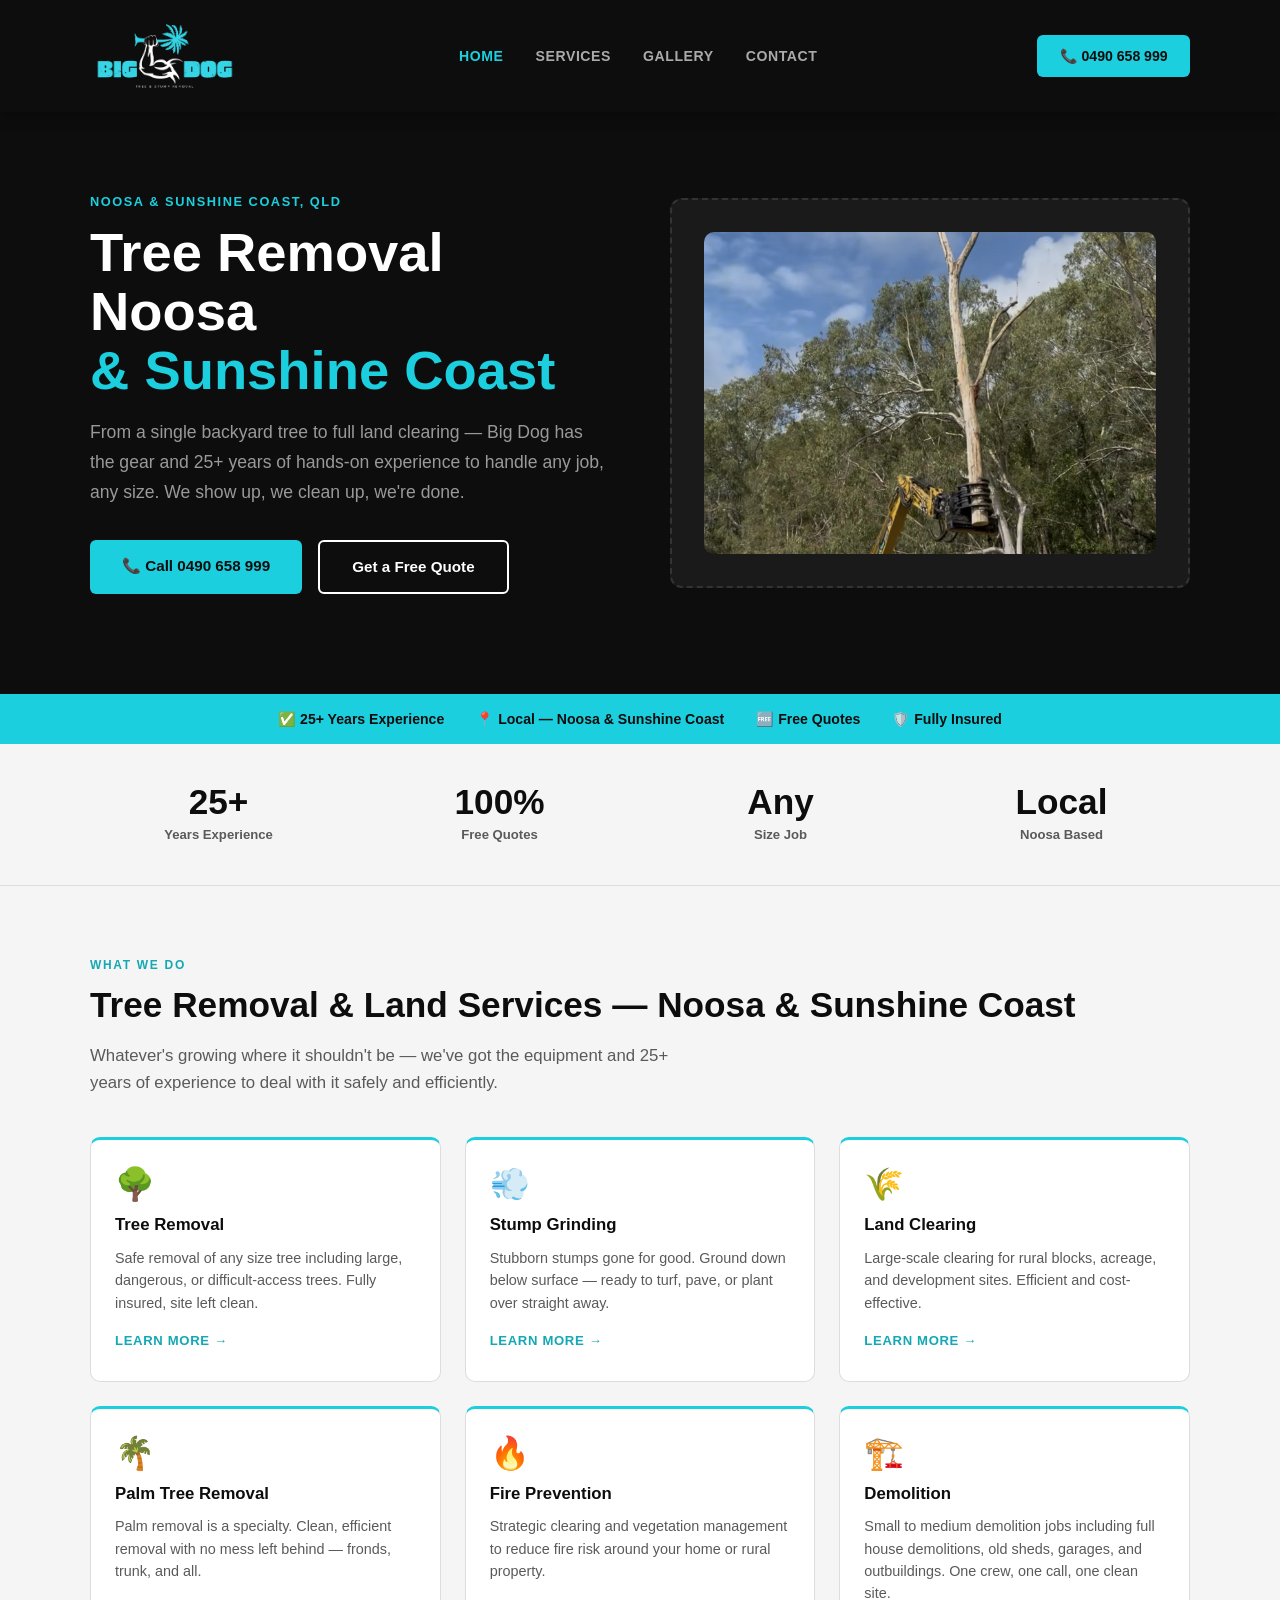
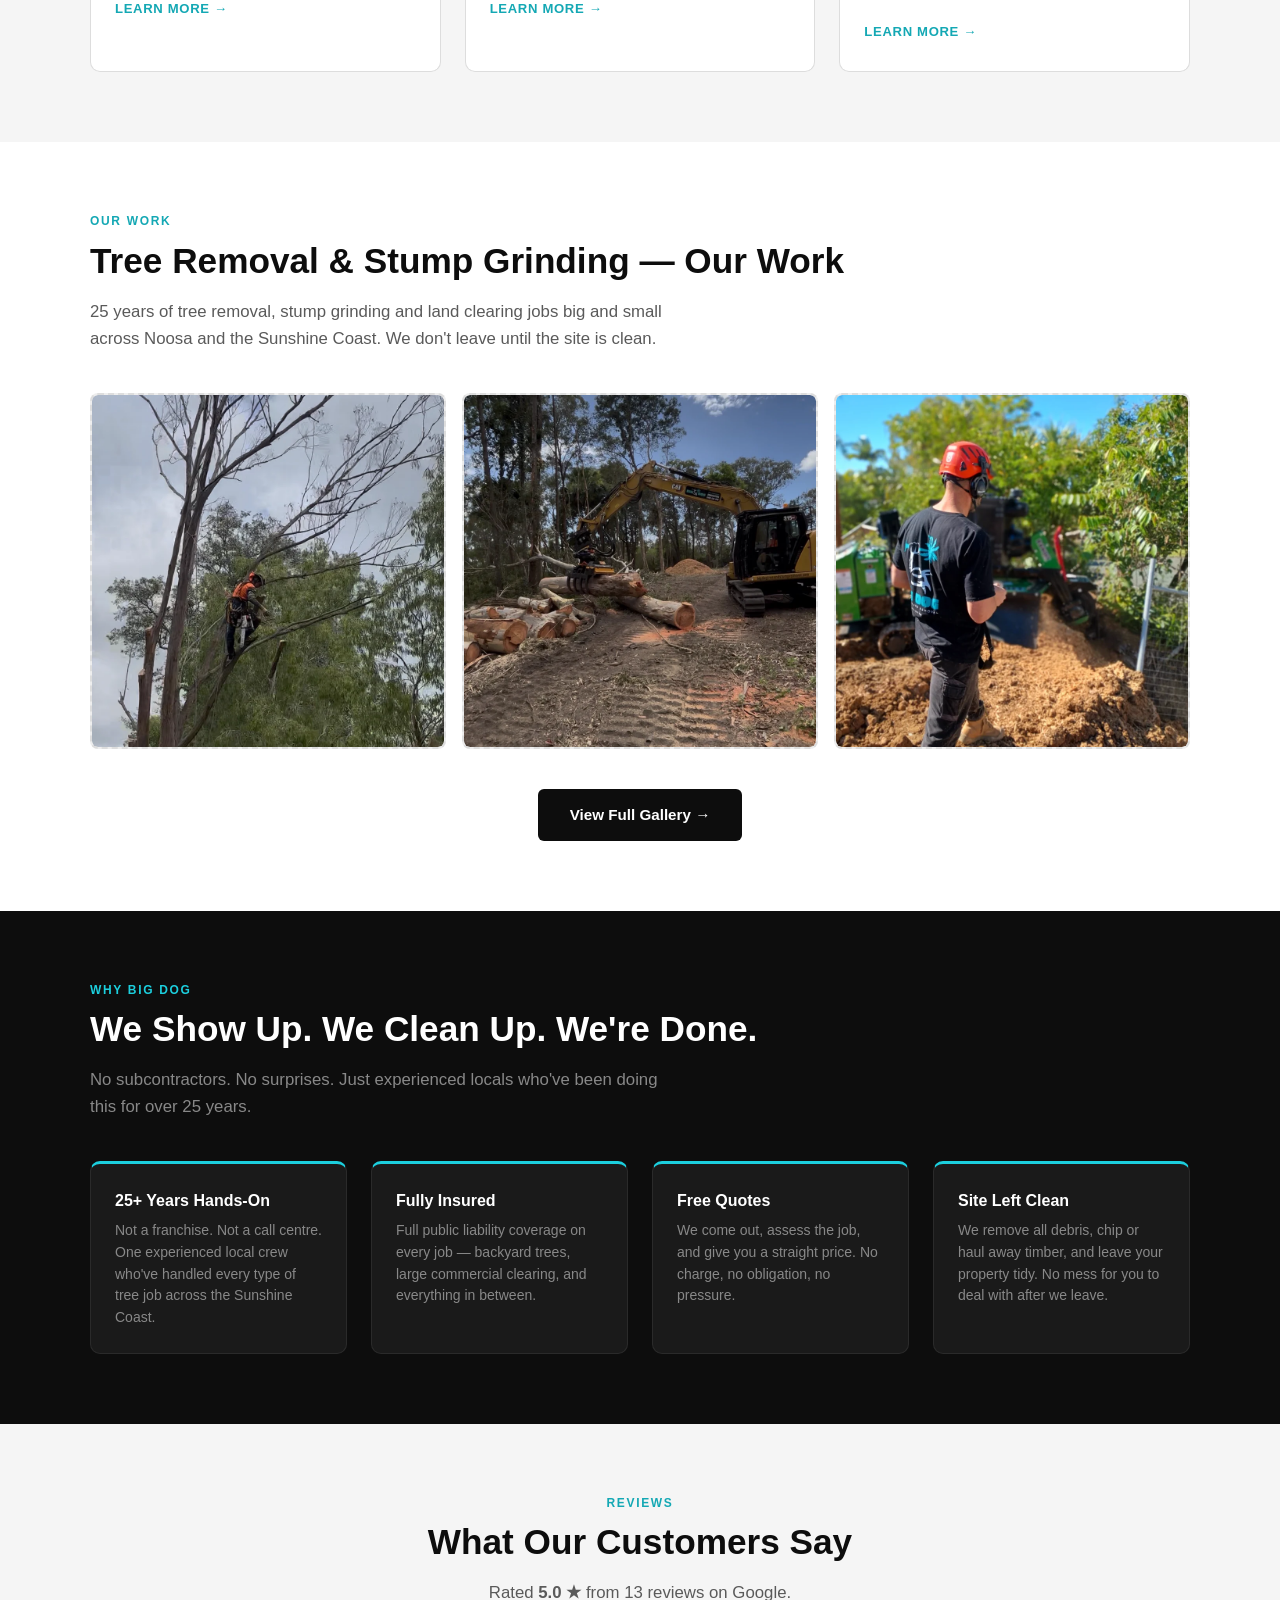
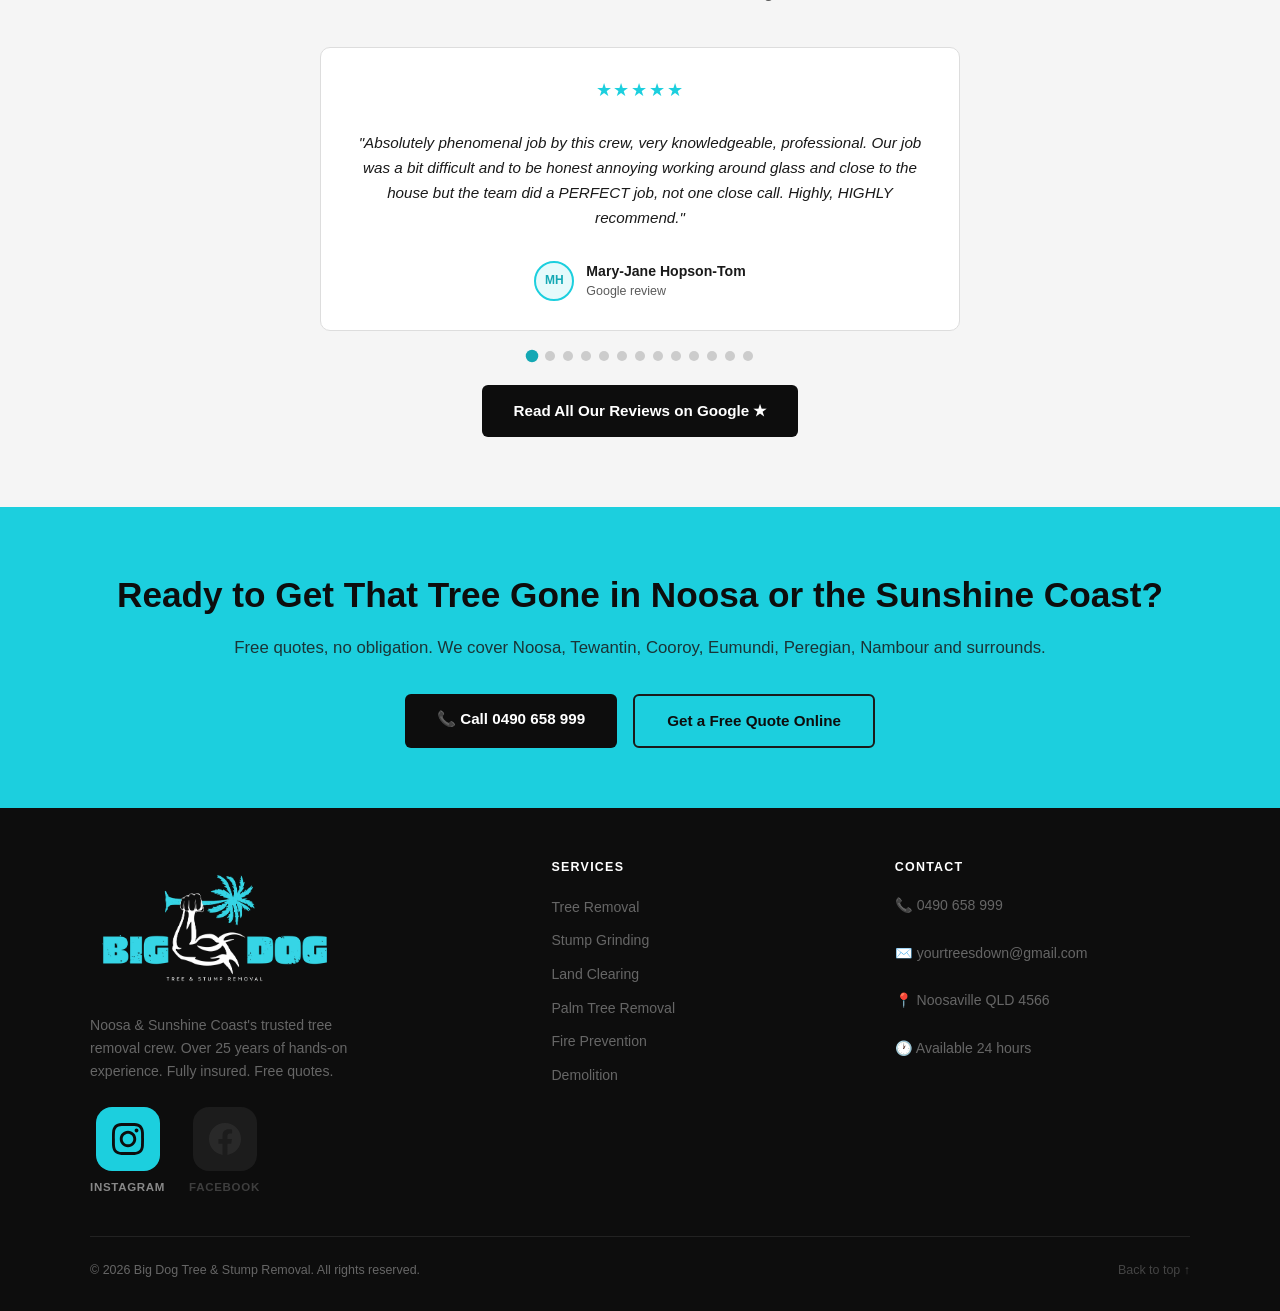
==== commit f4ee5742: "Wire in real Google reviews (5.0 ★, 13 reviews) + street address in schema - Carousel now rotates al" ====
--- a/index.html
+++ b/index.html
@@ -51,6 +51,7 @@
     "priceRange": "$$",
     "address": {
       "@type": "PostalAddress",
+      "streetAddress": "23 Venture Dr",
       "addressLocality": "Noosaville",
       "addressRegion": "QLD",
       "postalCode": "4566",
@@ -320,7 +321,7 @@
   <div class="section-inner section-center">
     <p class="section-label">Reviews</p>
     <h2 class="section-title">What Our Customers Say</h2>
-    <p class="section-sub">Real reviews from Big Dog customers on Google.</p>
+    <p class="section-sub">Rated <strong>5.0 ★</strong> from 13 reviews on Google.</p>
 
     <div class="testi-rotator" id="testi-rotator" aria-live="polite">
       <div class="testi-card testi-slide" id="testi-slide">
@@ -345,7 +346,7 @@
   .testi-rotator { max-width: 640px; margin: 0 auto; }
   .testi-slide { transition: opacity .45s ease; opacity: 1; }
   .testi-slide.fading { opacity: 0; }
-  .testi-slide blockquote { min-height: 5.5rem; }
+  .testi-slide blockquote { min-height: 8rem; display: flex; align-items: center; justify-content: center; }
   .testi-dots { display: flex; gap: .5rem; justify-content: center; margin-top: 1.25rem; }
   .testi-dots button {
     width: 10px; height: 10px; border-radius: 50%;
@@ -360,12 +361,23 @@
   'use strict';
 
   /* ══ GOOGLE REVIEWS ══
-     Source: Big Dog's Google Business Profile.
-     To update: add/edit entries below — name, suburb optional in text, stars 1-5, quote verbatim. */
+     Real reviews from Big Dog's Google Business Profile (5.0 ★, 13 reviews).
+     Text is verbatim; two longer reviews trimmed to complete sentences where
+     Google truncated them. To update: add/edit entries below. */
   var REVIEWS = [
-    { name: 'Jamie B.',  stars: 5, text: 'Big Dog did an incredible job removing a massive gum tree in our backyard. Professional, fast, and left the site spotless. Highly recommend!' },
-    { name: 'Sarah K.',  stars: 5, text: 'Called them for stump grinding after another company quoted us double. Turned up on time, done in an hour, fair price. Won\'t use anyone else.' },
-    { name: 'Mark C.',   stars: 5, text: 'Had a dangerous tree leaning over the house. These guys had it down safely the same week. Couldn\'t believe how clean they left everything.' }
+    { name: 'Mary-Jane Hopson-Tom', stars: 5, text: 'Absolutely phenomenal job by this crew, very knowledgeable, professional. Our job was a bit difficult and to be honest annoying working around glass and close to the house but the team did a PERFECT job, not one close call. Highly, HIGHLY recommend.' },
+    { name: 'Samantha Blomberg', stars: 5, text: 'Thanks so much for your great work Phil. It was so nice to meet you and you made us feel nice and relaxed about the job. Highly recommended to anyone.' },
+    { name: 'David S', stars: 5, text: 'Phil cut down some trees for me on short notice. Very professional and competitive rates. Highly recommend' },
+    { name: 'James Price', stars: 5, text: 'Phil and Dave were absolute superstars. Their communication was faultless. They coordinated our demolition from start to finish (asbestos removal, recycling, tree removal and site clean up), on time and on budget.' },
+    { name: 'Shane Wahl', stars: 5, text: 'Phil & his team have been my go-to arborists for 3 years now. Always great work, good communication and a fair price. I wouldn\'t look any further for any tree and stump work. A+' },
+    { name: 'Sara Hollonds', stars: 5, text: 'Highly recommend Phill for large tree removal in built up area. Work was carried out professionally, with incredible accuracy and clean up was excellent.' },
+    { name: 'M C', stars: 5, text: 'Phil assisted us with removal of an extremely large dead gum tree prior to cyclone Alfred from our property in Doonan.' },
+    { name: 'Kieran Mathieson', stars: 5, text: 'Would highly recommend Phil and his team for any tree, stump and demolition works. Absolutely smashed it!' },
+    { name: 'Lance Webster', stars: 5, text: 'Phil & his team have done many jobs for us they do a great job I would definitely recommend these guys' },
+    { name: 'Phillip Evans', stars: 5, text: 'Thanks Phill and team. Great to have safe, accurate and tidy operators on the job.' },
+    { name: 'Helen Hansard', stars: 5, text: 'Quick efficient no fuss tree guys. Very happy with there work and price' },
+    { name: 'Benjamin Kearney', stars: 5, text: 'Phil’s a great operator, super helpful and professional.' },
+    { name: 'Jay Underwood', stars: 5, text: 'Awesome service, on quote, very efficient at a fair price' }
   ];
 
   var i = 0, timer = null;
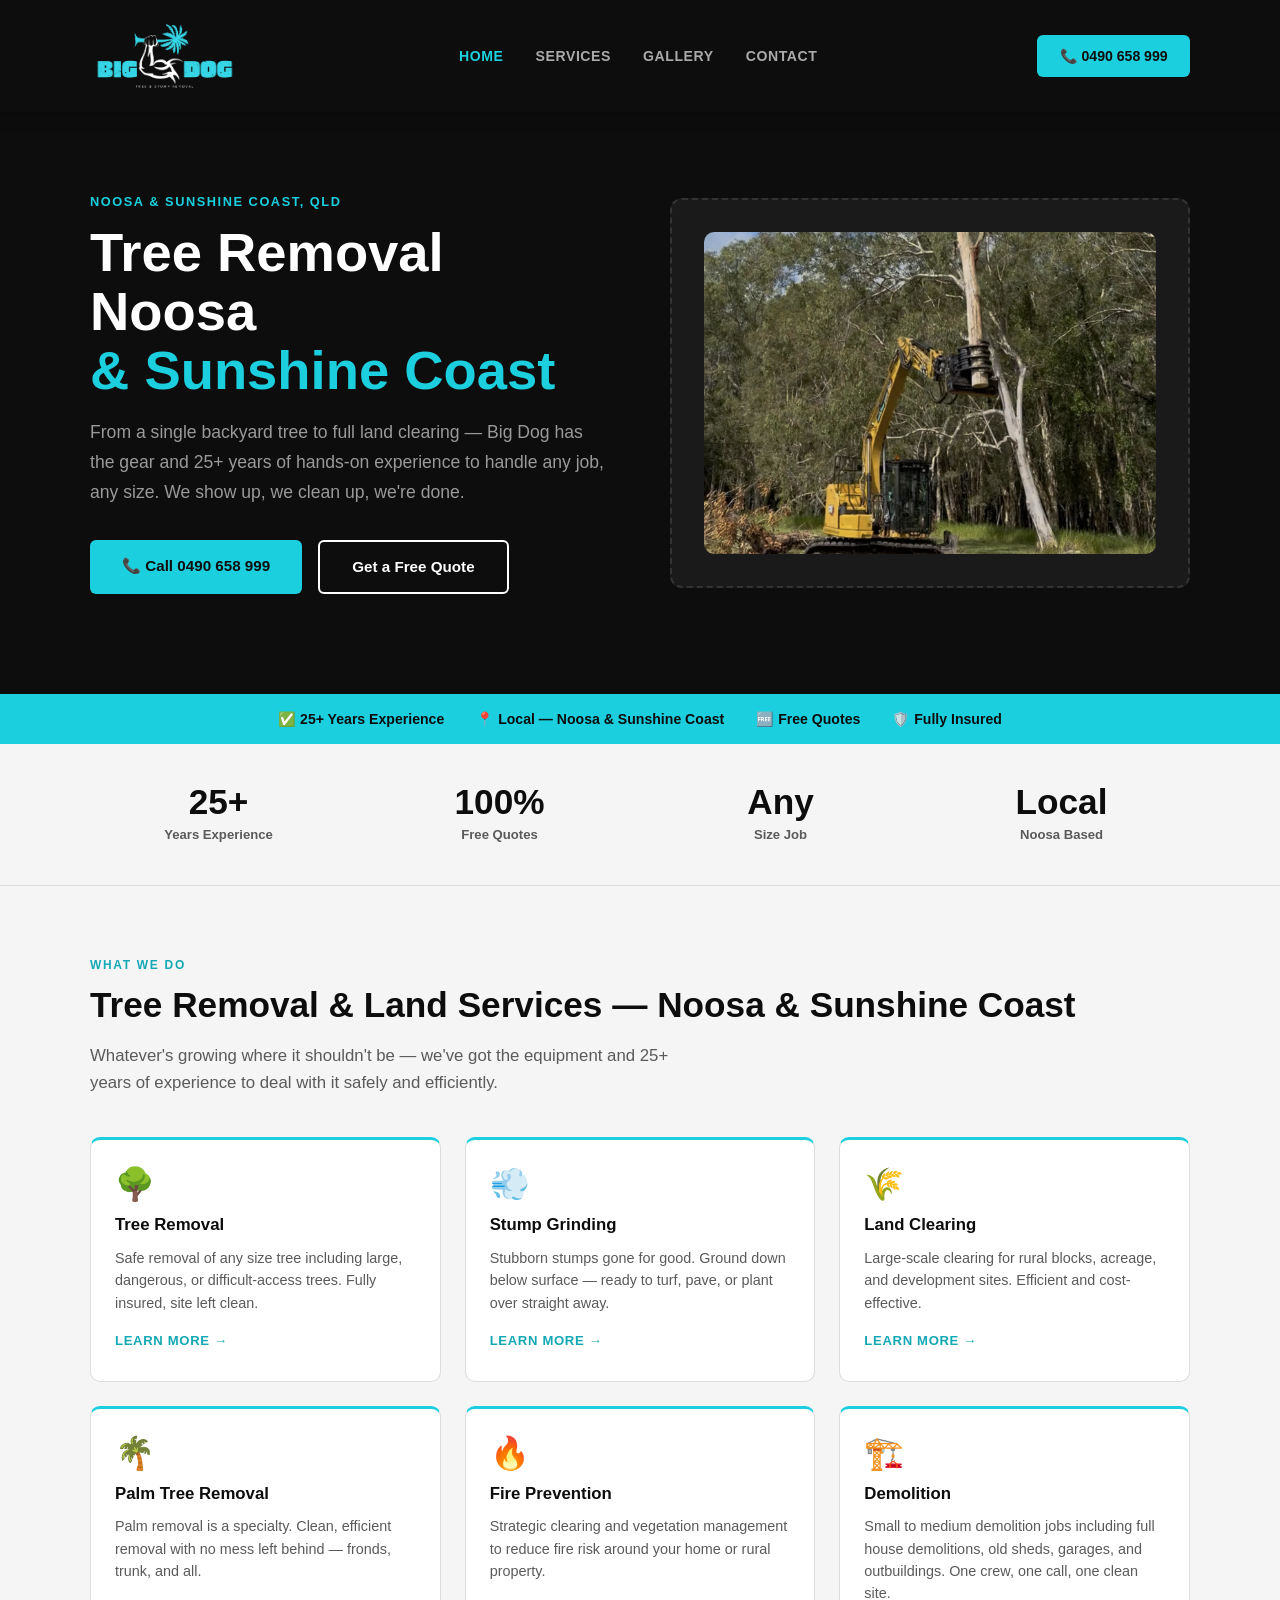
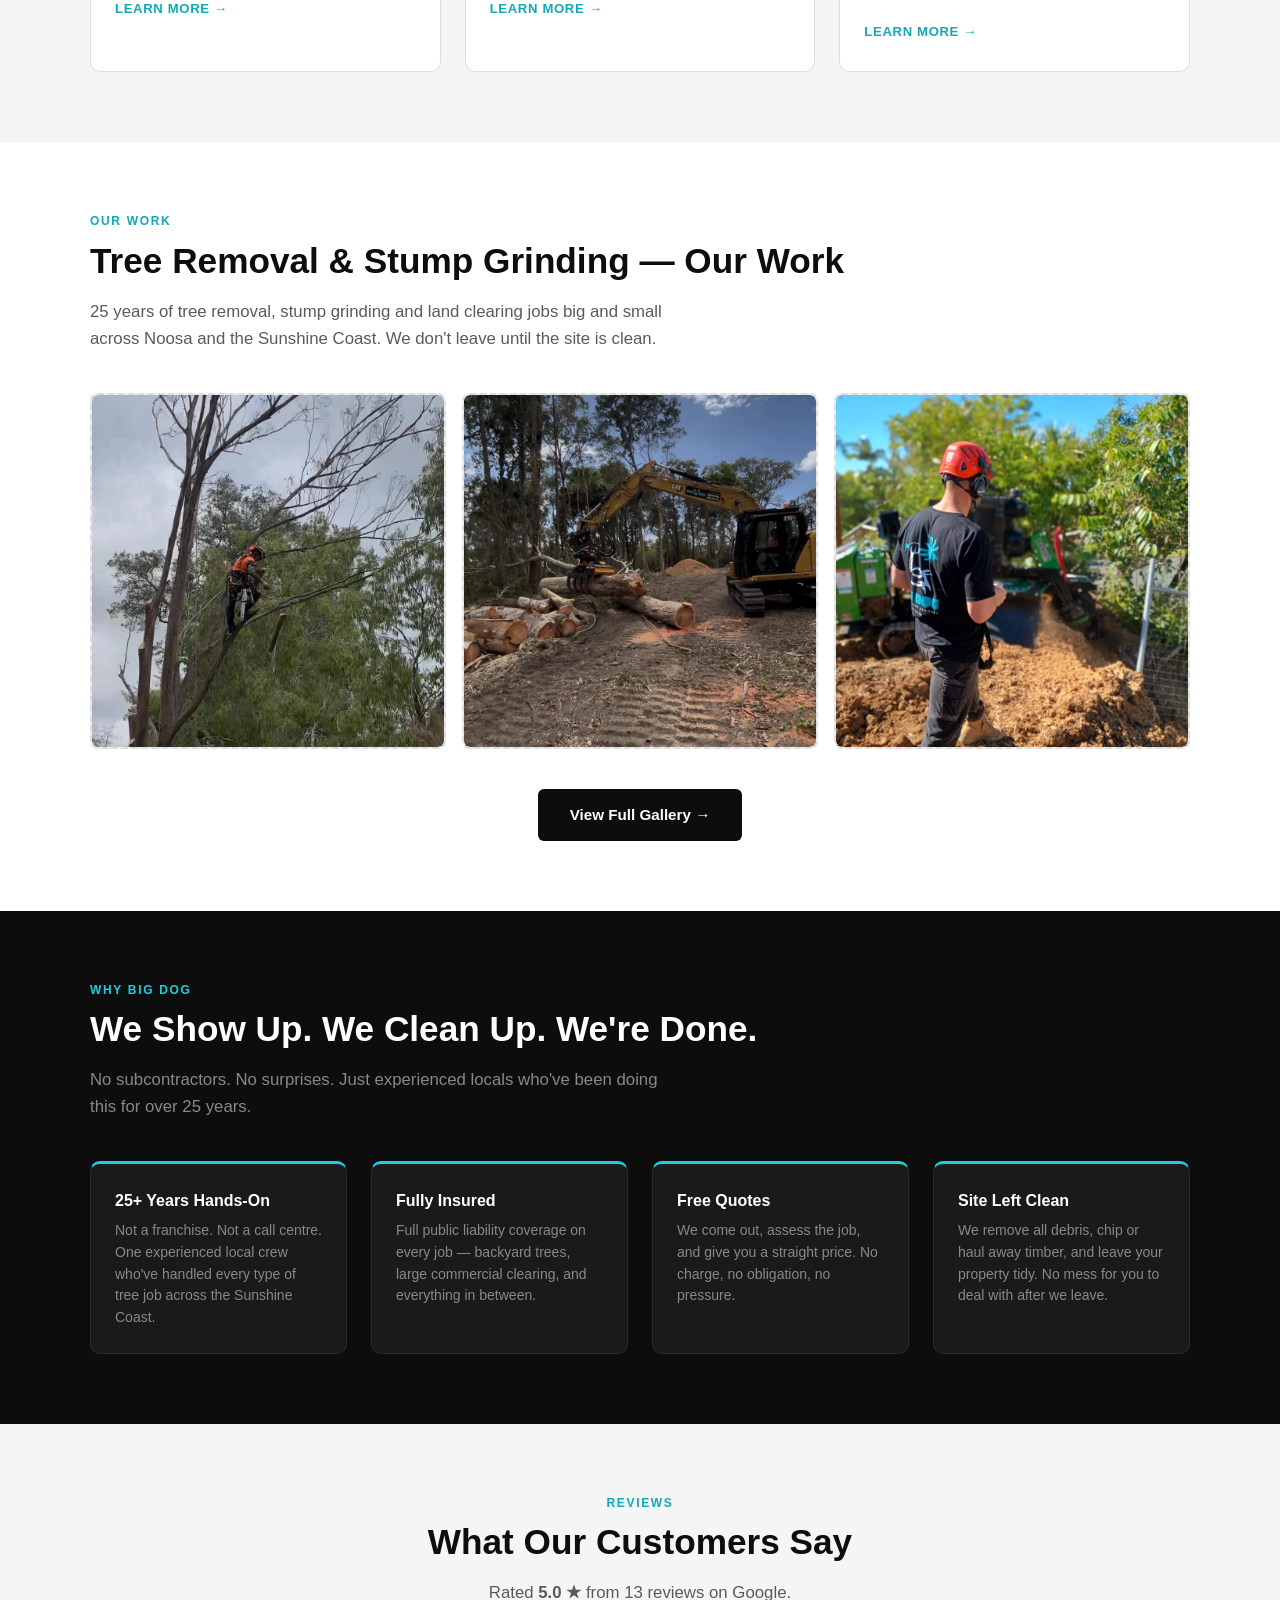
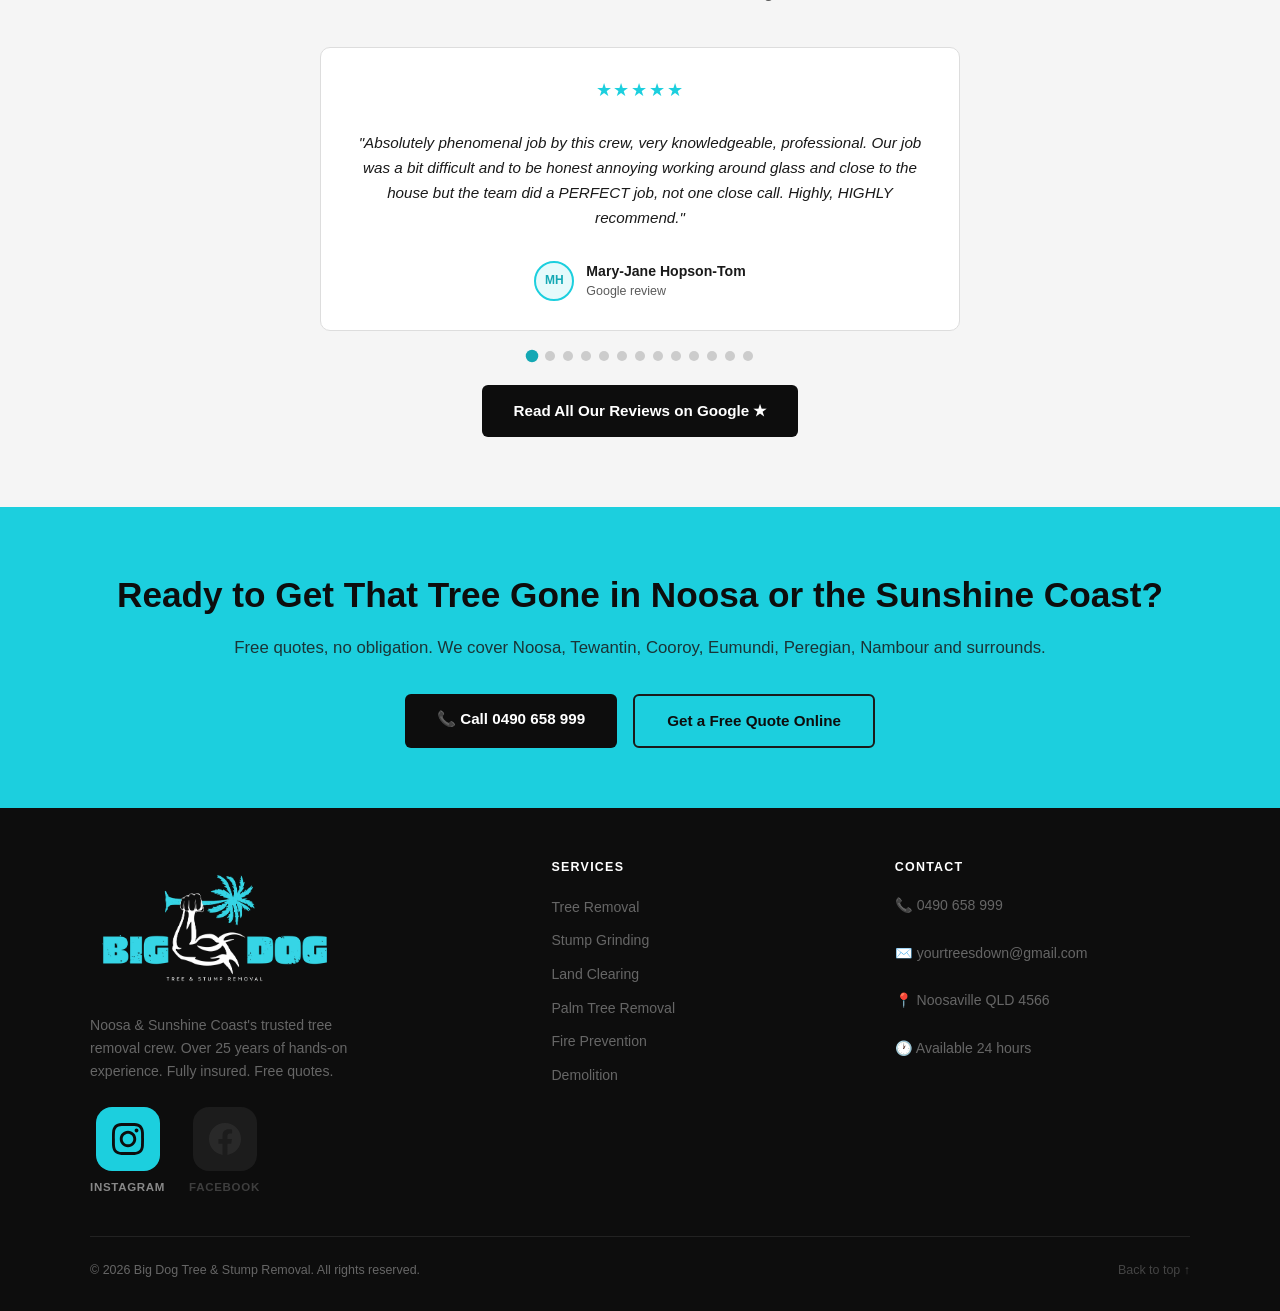
==== commit d754997c: "Fix photo cropping with per-image focal points; correct excavator mixup All 16 site photos are portr" ====
--- a/index.html
+++ b/index.html
@@ -200,7 +200,7 @@
       </div>
     </div>
     <div class="hero-photo">
-      <img src="images/hero/hero-excavator-tree.webp" fetchpriority="high" alt="Big Dog excavator removing a large gum tree — Noosa & Sunshine Coast" />
+      <img src="images/hero/hero-excavator-tree.webp" fetchpriority="high" alt="Big Dog excavator removing a large gum tree — Noosa & Sunshine Coast" style="object-position:50% 71%" />
     </div>
   </div>
 </section>
@@ -279,7 +279,7 @@
     <h2 class="section-title">Tree Removal &amp; Stump Grinding — Our Work</h2>
     <p class="section-sub">25 years of tree removal, stump grinding and land clearing jobs big and small across Noosa and the Sunshine Coast. We don't leave until the site is clean.</p>
     <div class="gallery-preview">
-      <div class="gallery-photo"><img loading="lazy" decoding="async" src="images/gallery/arborist-climbing.webp" alt="Arborist climbing a tall tree for removal — Noosa" /></div>
+      <div class="gallery-photo"><img loading="lazy" decoding="async" src="images/gallery/arborist-climbing.webp" alt="Arborist climbing a tall tree for removal — Noosa" style="object-position:50% 60%" /></div>
       <div class="gallery-photo"><img loading="lazy" decoding="async" src="images/gallery/land-clearing-logs.webp" alt="Land clearing with CAT excavator — Sunshine Coast" /></div>
       <div class="gallery-photo"><img loading="lazy" decoding="async" src="images/gallery/stump-grinding.webp" alt="Stump grinding with Big Dog crew — Noosa" /></div>
     </div>
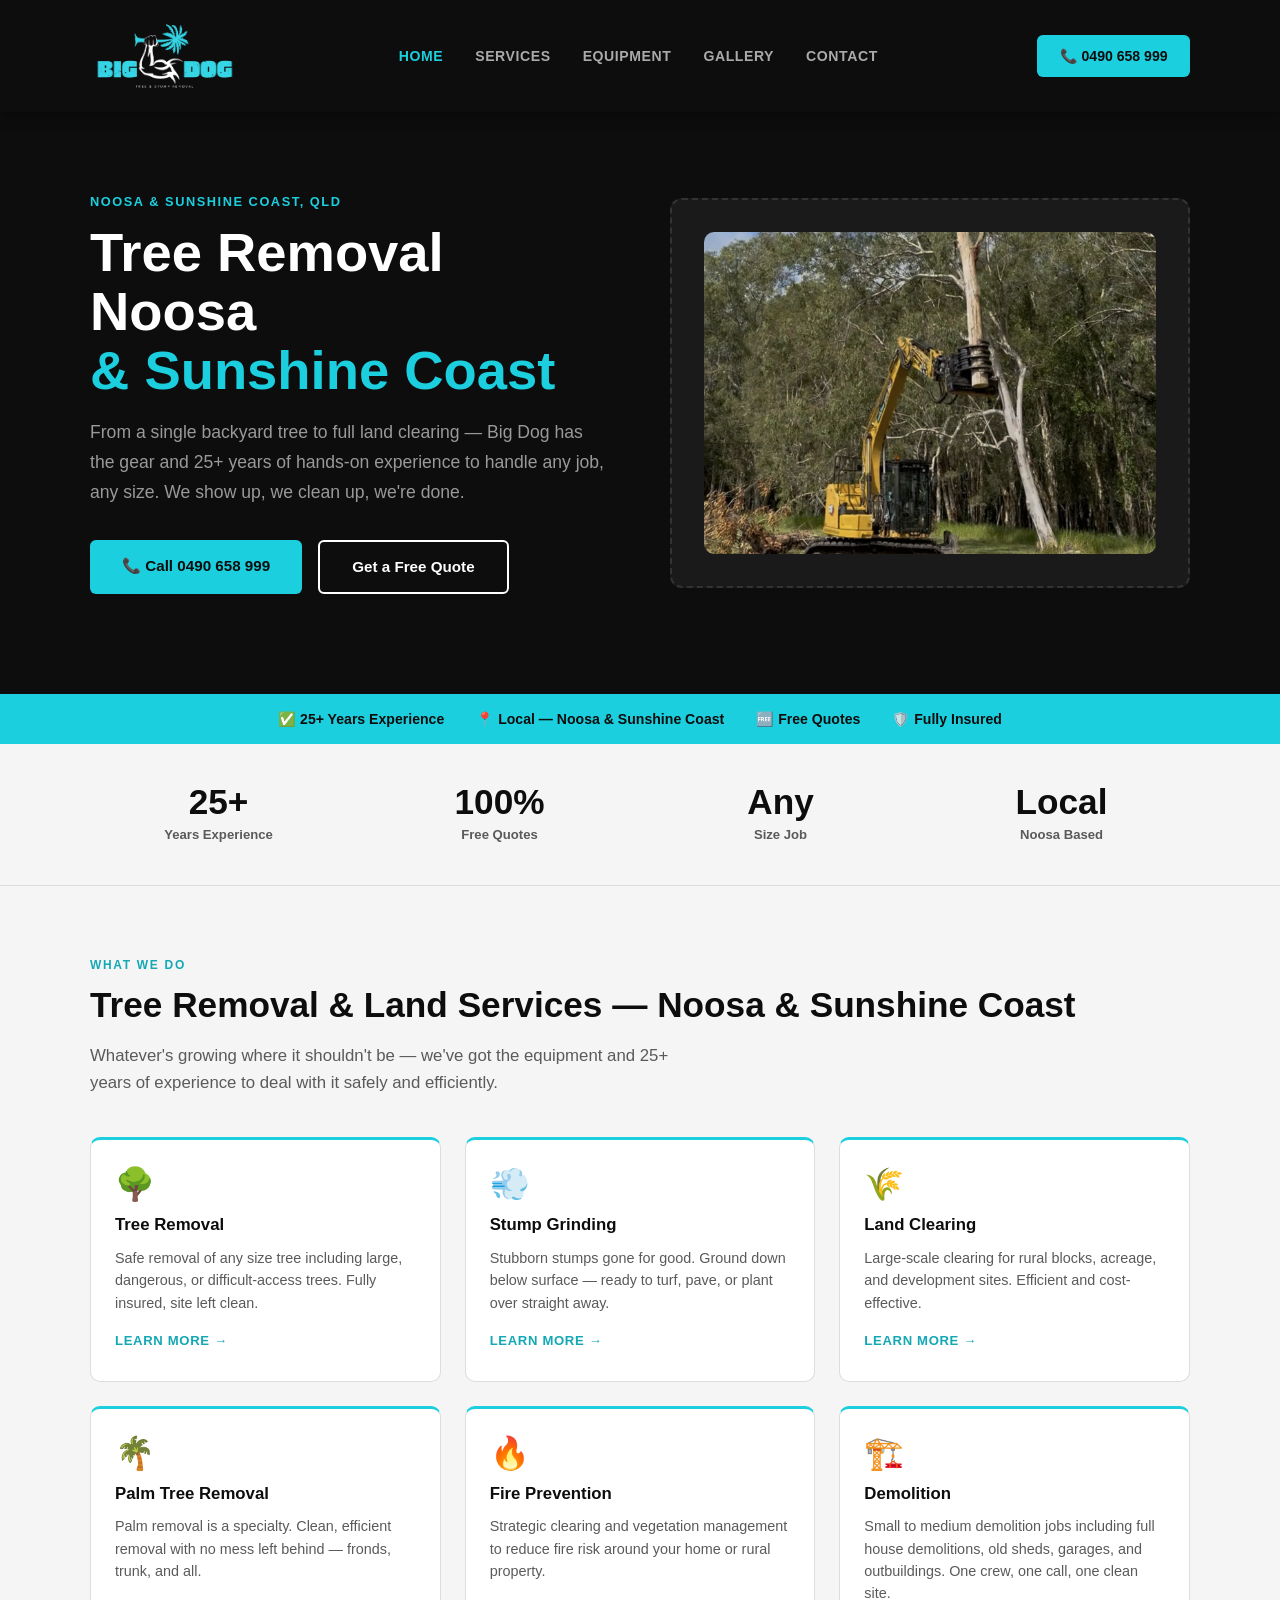
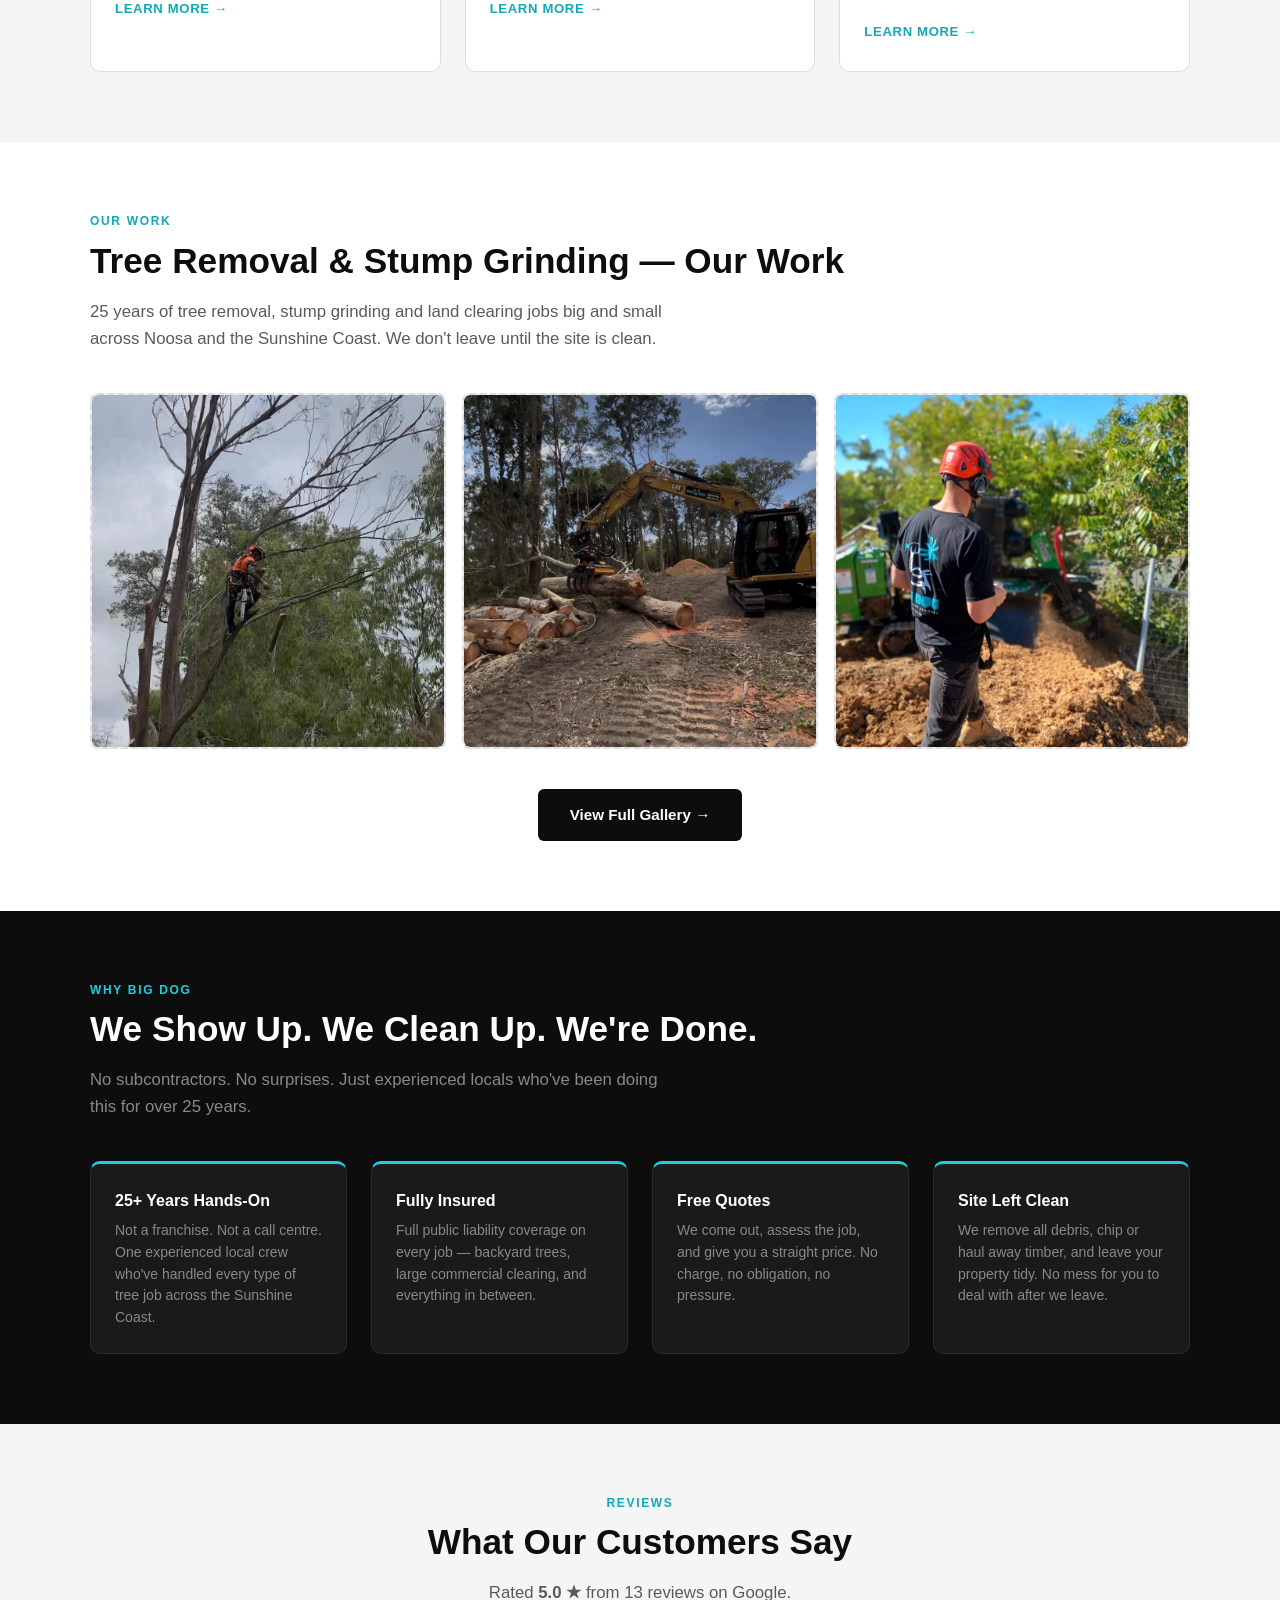
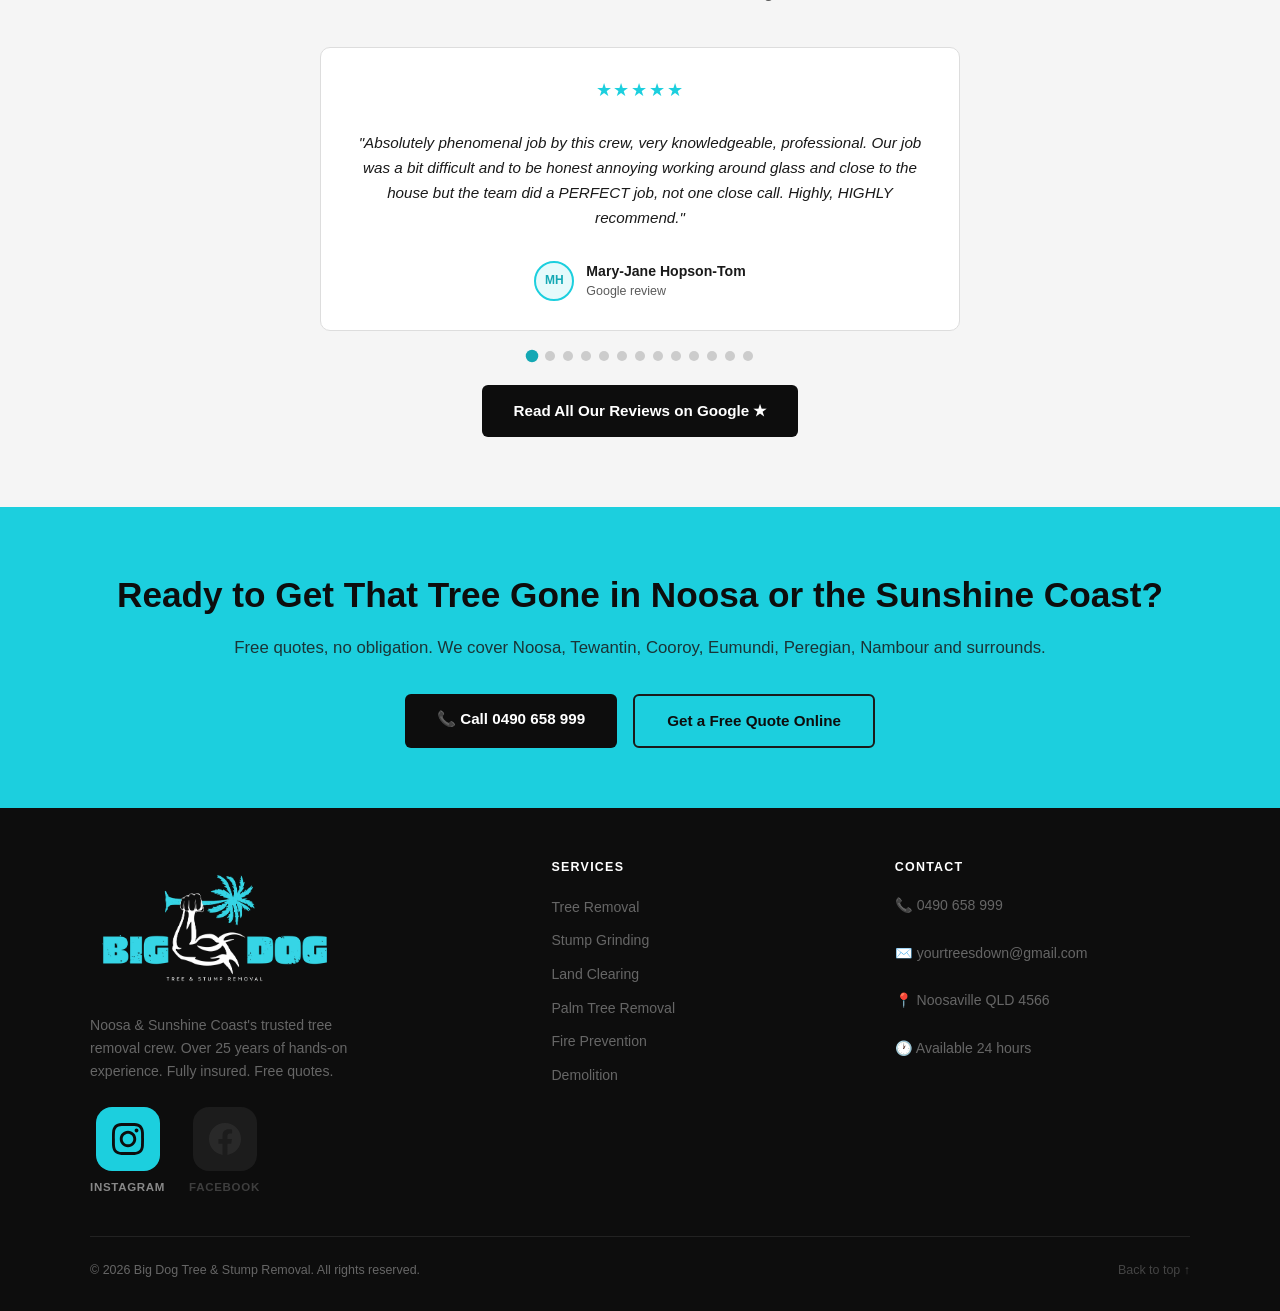
==== commit 35202238: "sync 2026-07-07 13:45" ====
--- a/index.html
+++ b/index.html
@@ -170,6 +170,7 @@
     <ul class="nav-links">
       <li><a href="index.html" class="active">Home</a></li>
       <li><a href="services.html">Services</a></li>
+      <li><a href="equipment.html">Equipment</a></li>
       <li><a href="gallery.html">Gallery</a></li>
       <li><a href="contact.html">Contact</a></li>
     </ul>
@@ -181,6 +182,7 @@
   <div class="nav-mobile" id="mobile-nav">
     <a href="index.html" class="active">Home</a>
     <a href="services.html">Services</a>
+    <a href="equipment.html">Equipment</a>
     <a href="gallery.html">Gallery</a>
     <a href="contact.html">Contact</a>
     <a href="tel:0490658999" class="btn btn-cyan">📞 Call 0490 658 999</a>
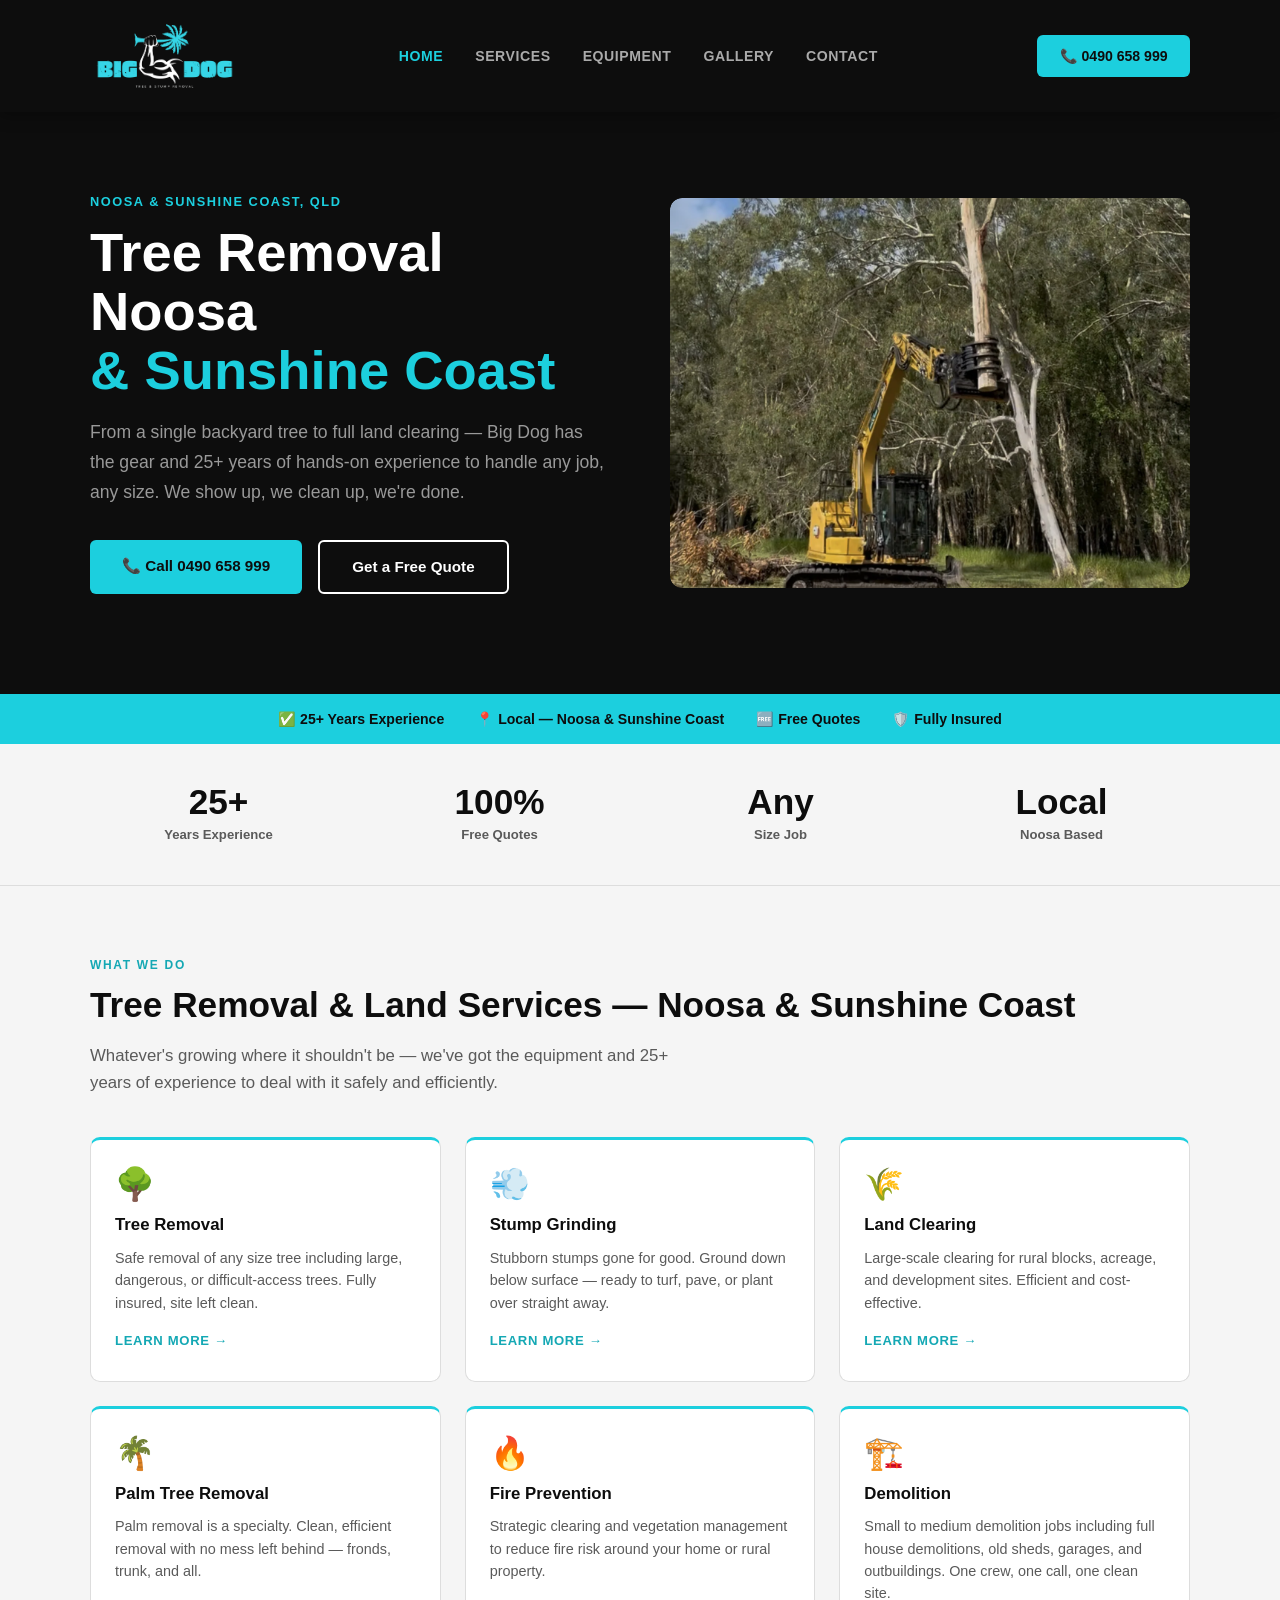
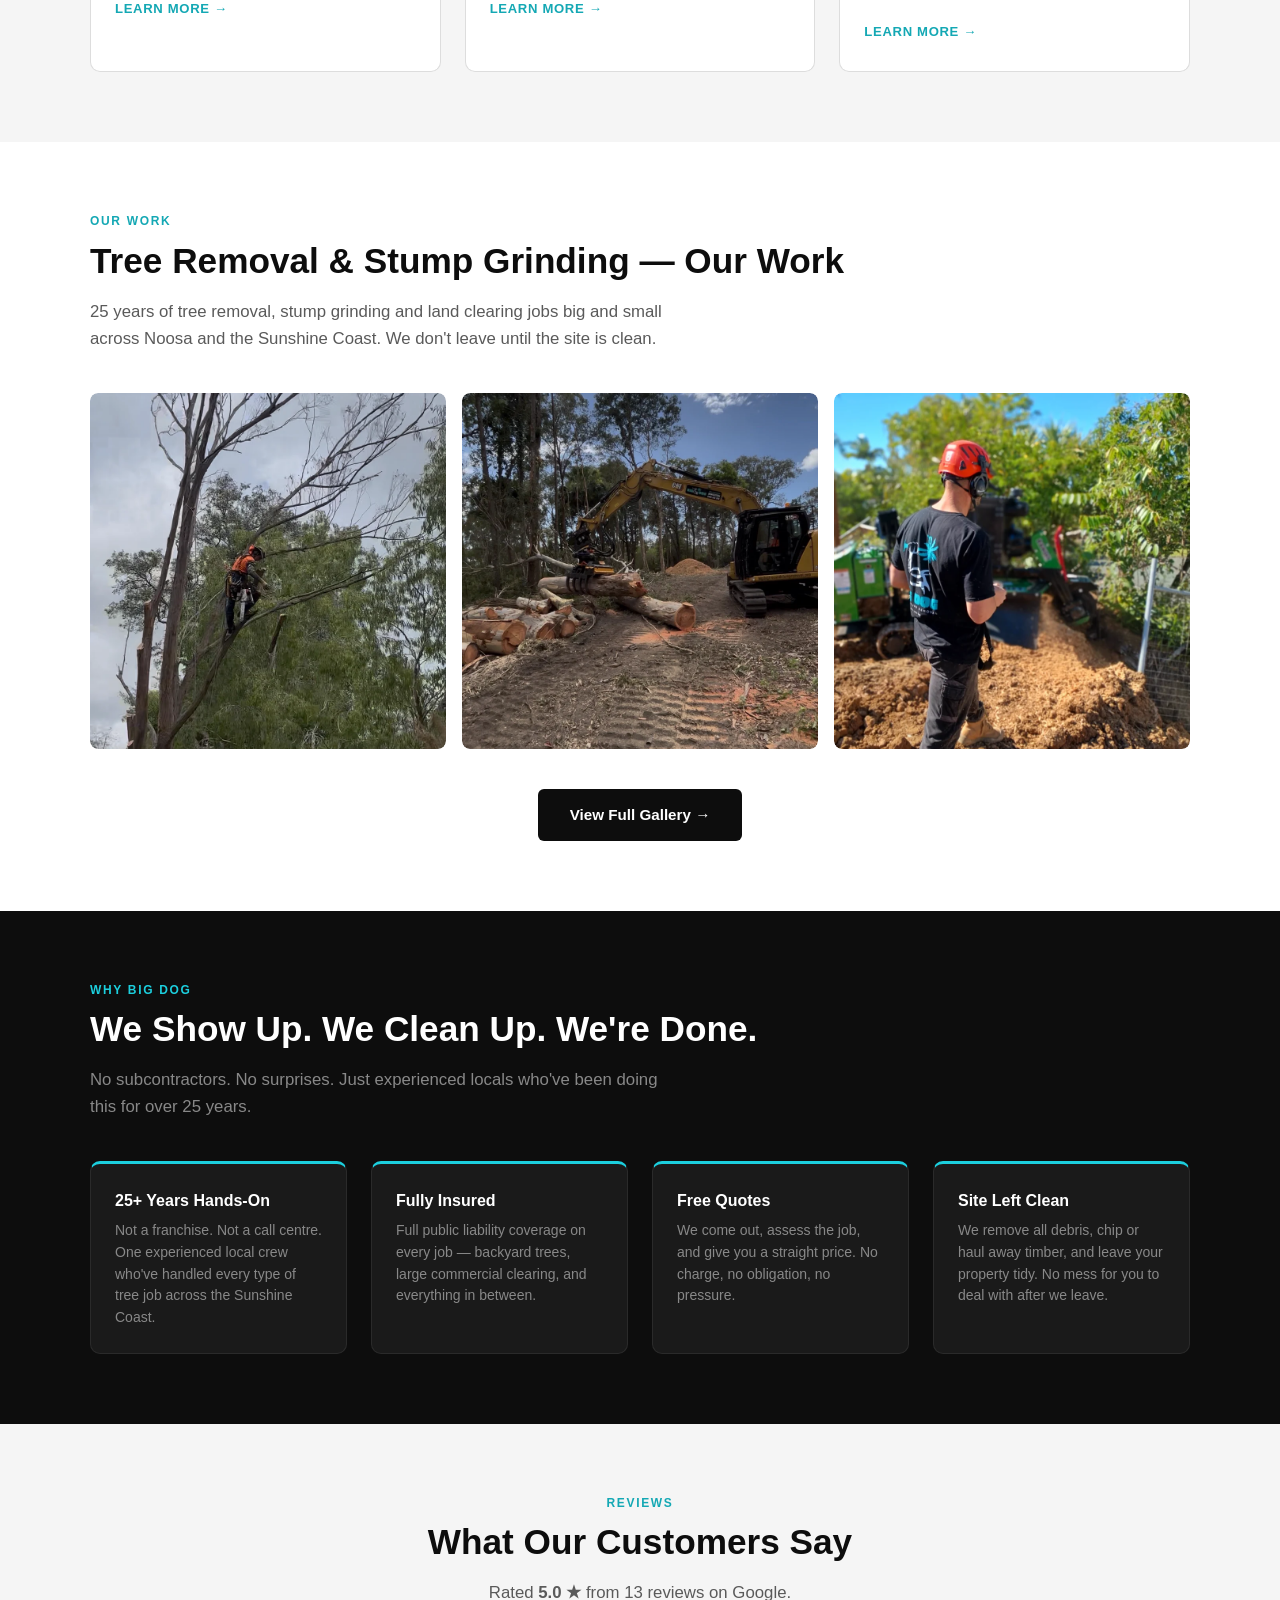
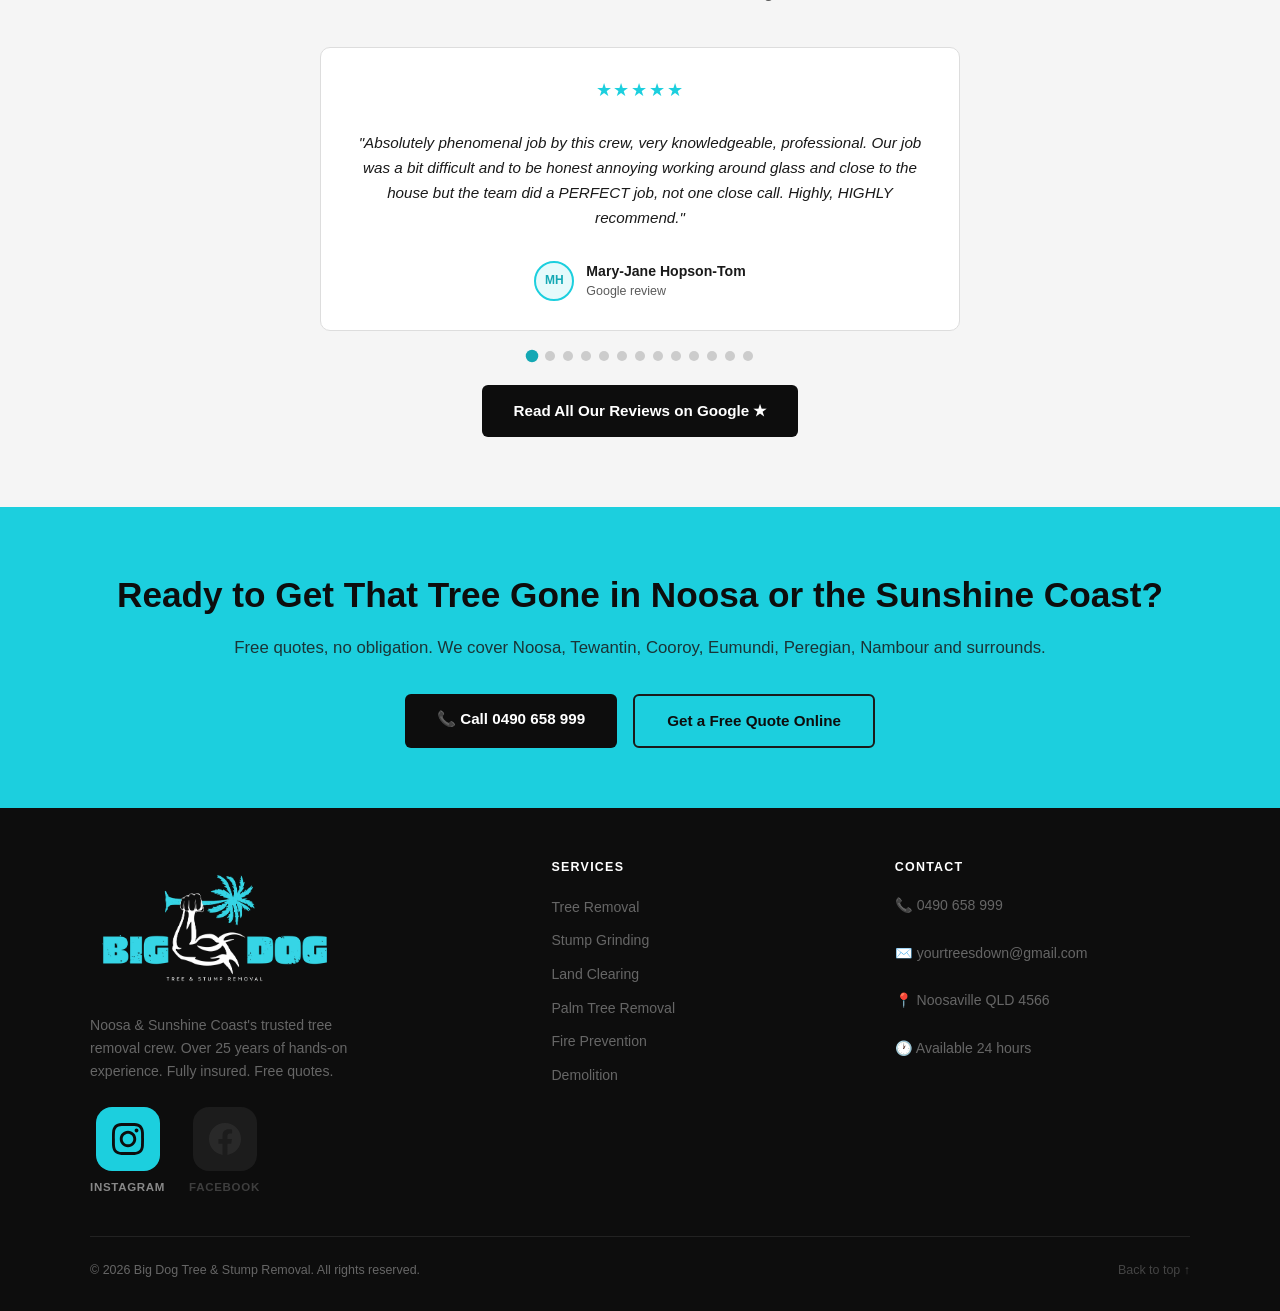
==== commit 617bb291: "Fix hero photo border/inset and remove leftover placeholder styling Hero images on index.html and la" ====
--- a/index.html
+++ b/index.html
@@ -120,20 +120,11 @@
     .hero-sub { font-size: 1.1rem; color: #999; line-height: 1.7; margin-bottom: 2rem; }
     .hero-ctas { display: flex; gap: 1rem; flex-wrap: wrap; }
     .hero-photo {
-      background: #1a1a1a;
-      border: 2px dashed #333;
       border-radius: 12px;
       aspect-ratio: 4/3;
-      display: flex;
-      align-items: center;
-      justify-content: center;
-      color: #555;
-      font-size: .85rem;
-      text-align: center;
-      padding: 2rem;
       overflow: hidden;
     }
-    .hero-photo img { width: 100%; height: 100%; object-fit: cover; border-radius: 10px; }
+    .hero-photo img { width: 100%; height: 100%; object-fit: cover; border-radius: 12px; }
 
     /* ── STATS BAR ── */
     .stats { background: var(--off-white); padding: 40px 24px; border-bottom: 1px solid var(--border); }
--- a/style.css
+++ b/style.css
@@ -319,19 +319,11 @@
 @media (max-width: 600px) { .gallery-grid { grid-template-columns: repeat(2, 1fr); } }
 
 .gallery-photo {
-  background: #eee;
-  border: 2px dashed var(--border);
   border-radius: 8px;
   aspect-ratio: 1;
-  display: flex;
-  align-items: center;
-  justify-content: center;
-  font-size: .75rem;
-  color: var(--muted);
-  text-align: center;
   overflow: hidden;
 }
-.gallery-photo img { width: 100%; height: 100%; object-fit: cover; border-radius: 6px; }
+.gallery-photo img { width: 100%; height: 100%; object-fit: cover; border-radius: 8px; }
 
 /* ── CTA BAND ── */
 .cta-band {
@@ -437,19 +429,21 @@
   .service-detail, .service-detail.reverse { grid-template-columns: 1fr; direction: ltr; }
 }
 .service-detail-photo {
+  border-radius: 10px;
+  aspect-ratio: 4/3;
+  overflow: hidden;
+}
+.service-detail-photo img { width: 100%; height: 100%; object-fit: cover; border-radius: 10px; }
+.service-detail-photo.is-placeholder {
   background: #eee;
   border: 2px dashed var(--border);
-  border-radius: 10px;
-  aspect-ratio: 4/3;
   display: flex;
   align-items: center;
   justify-content: center;
   font-size: .85rem;
   color: var(--muted);
   text-align: center;
-  overflow: hidden;
-}
-.service-detail-photo img { width: 100%; height: 100%; object-fit: cover; border-radius: 8px; }
+}
 .service-detail-copy h2 { font-size: 1.6rem; font-weight: 900; color: var(--black); margin-bottom: .75rem; }
 .service-detail-copy p { font-size: .95rem; color: var(--muted); line-height: 1.7; margin-bottom: .75rem; }
 .service-detail-copy ul { margin: .75rem 0 1rem 1.25rem; }
